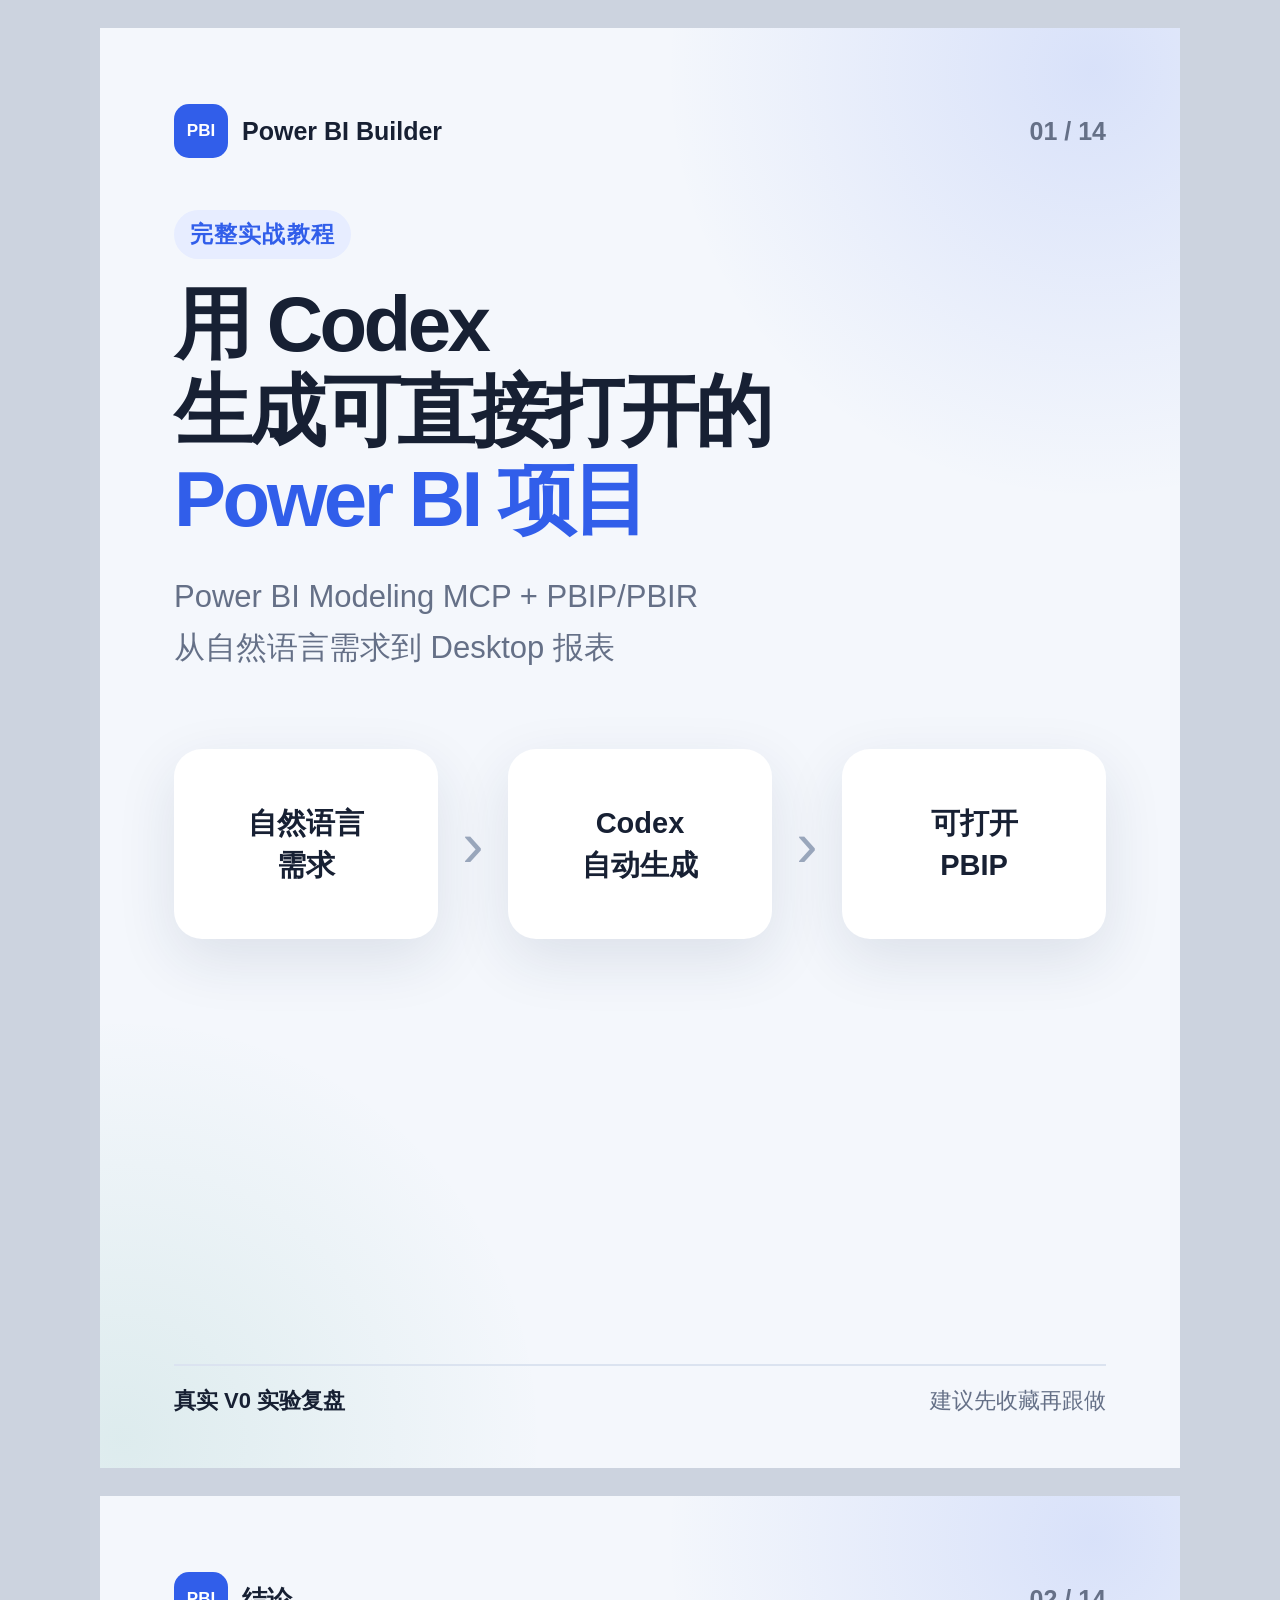
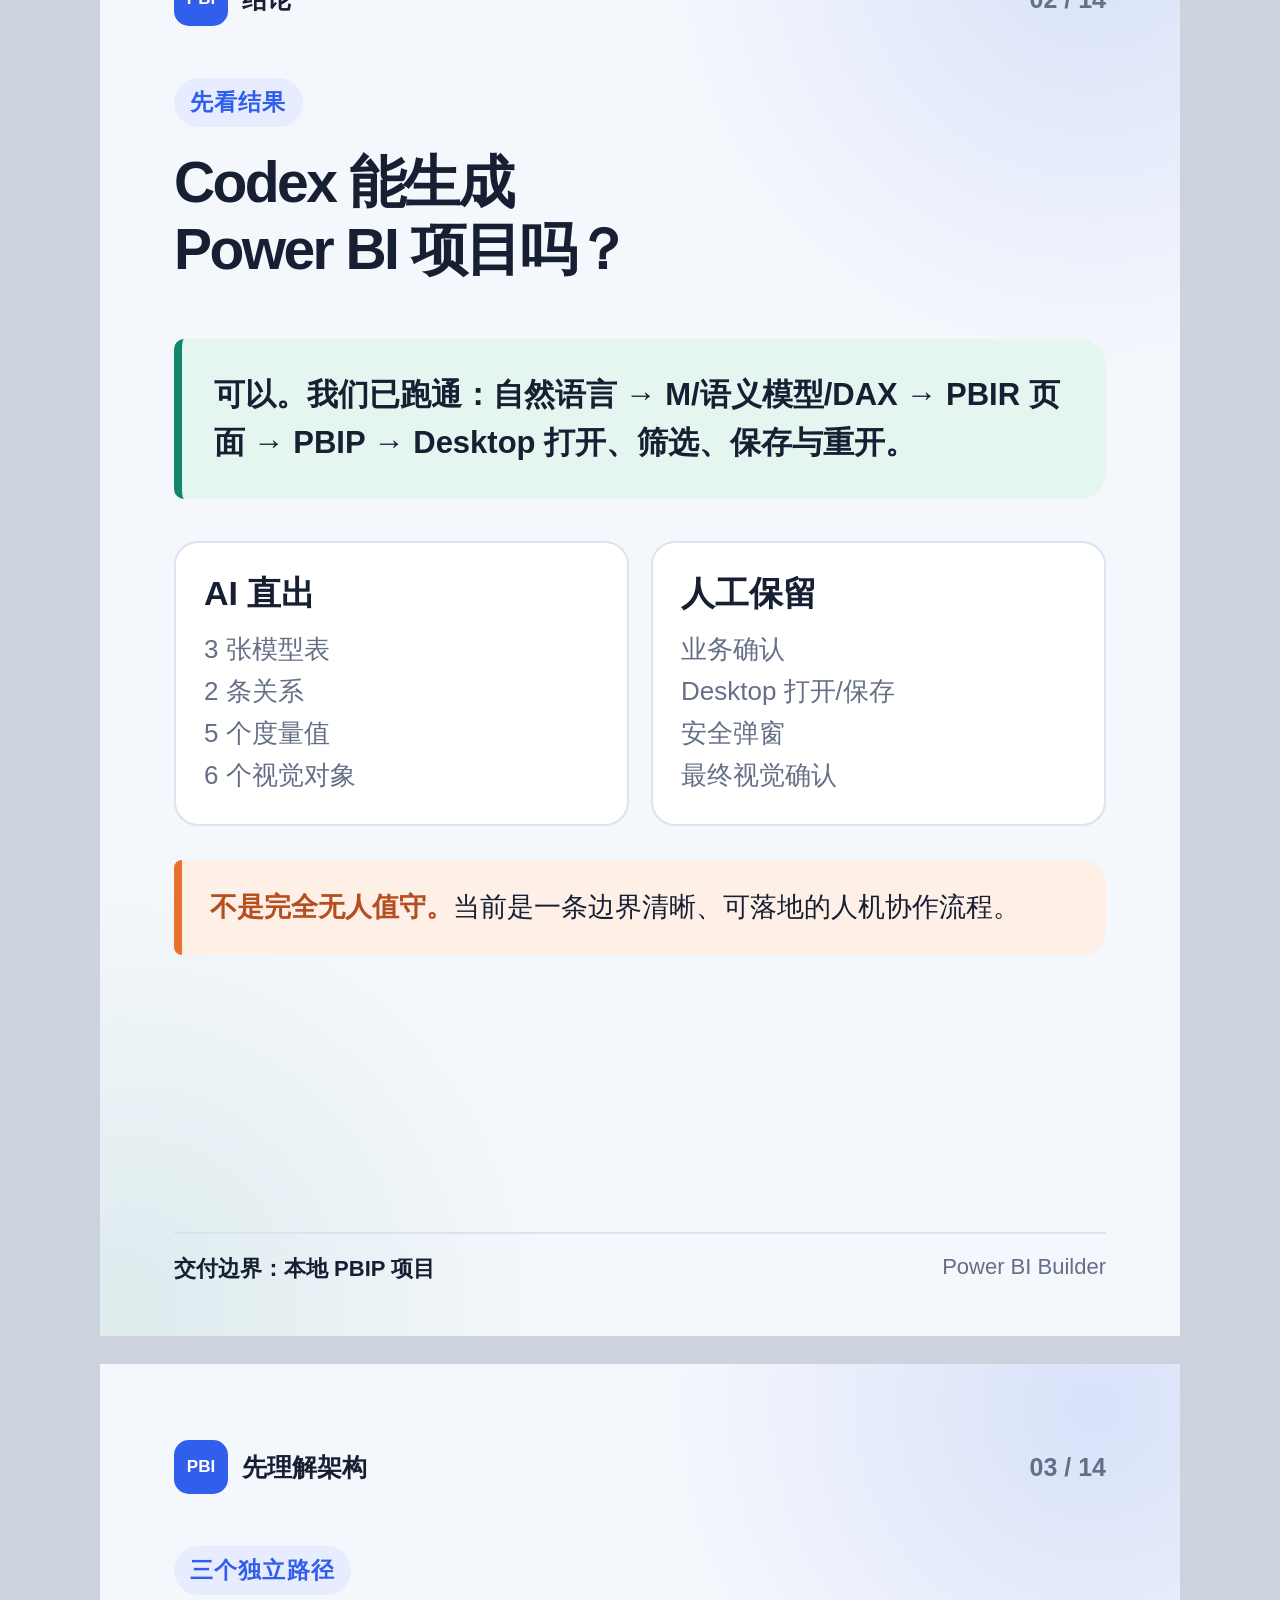
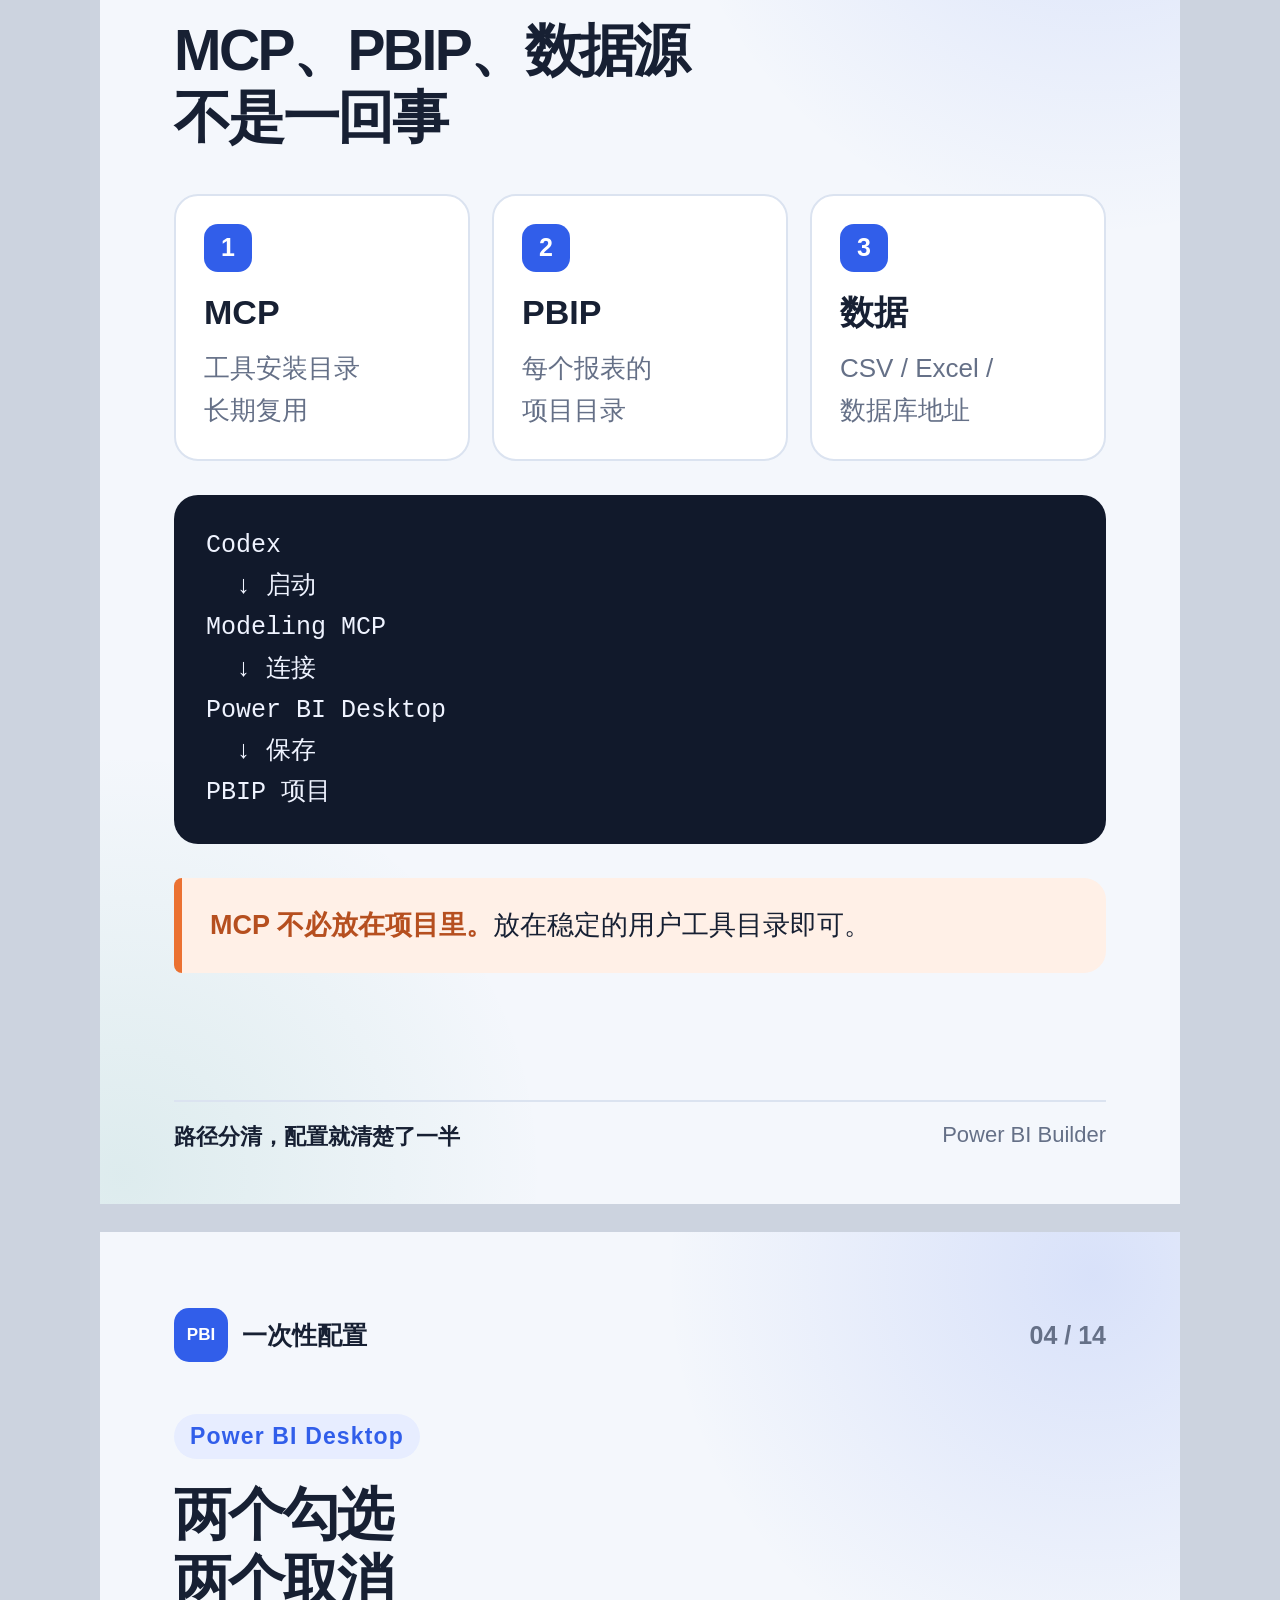
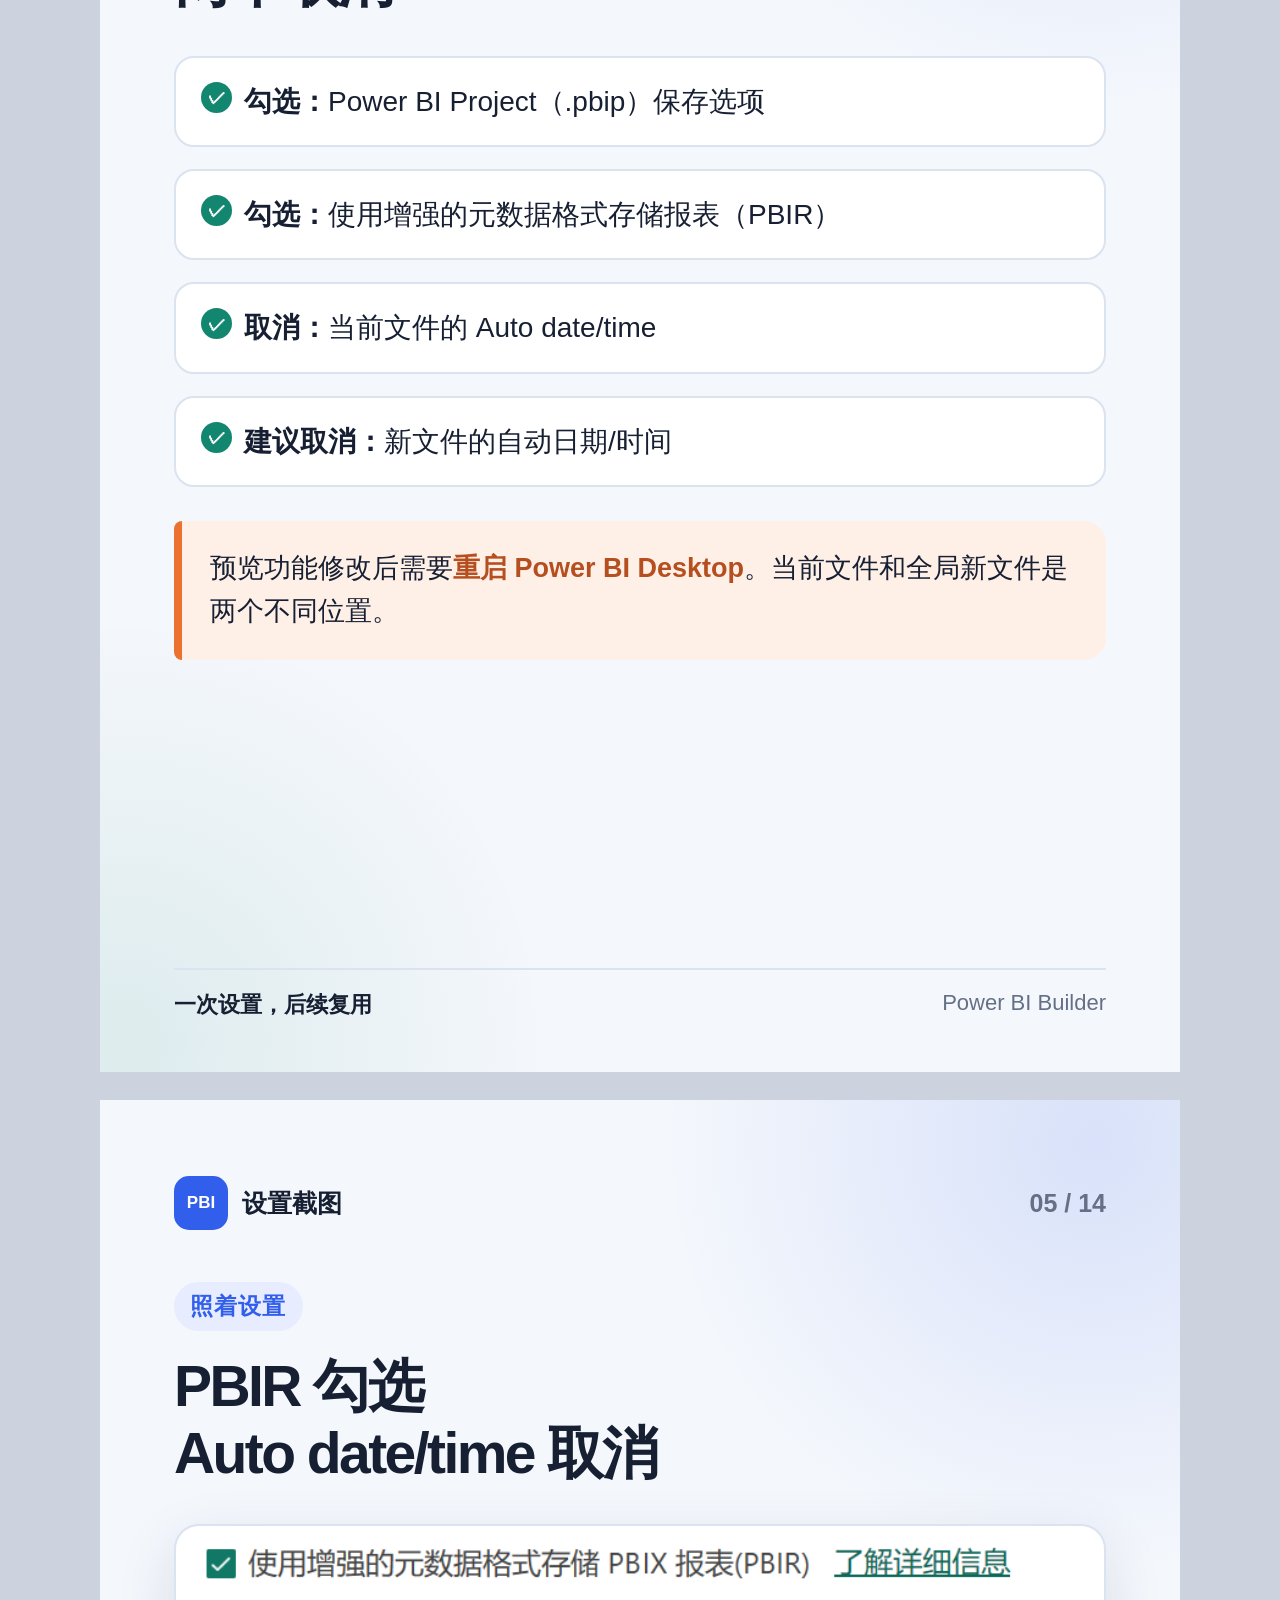
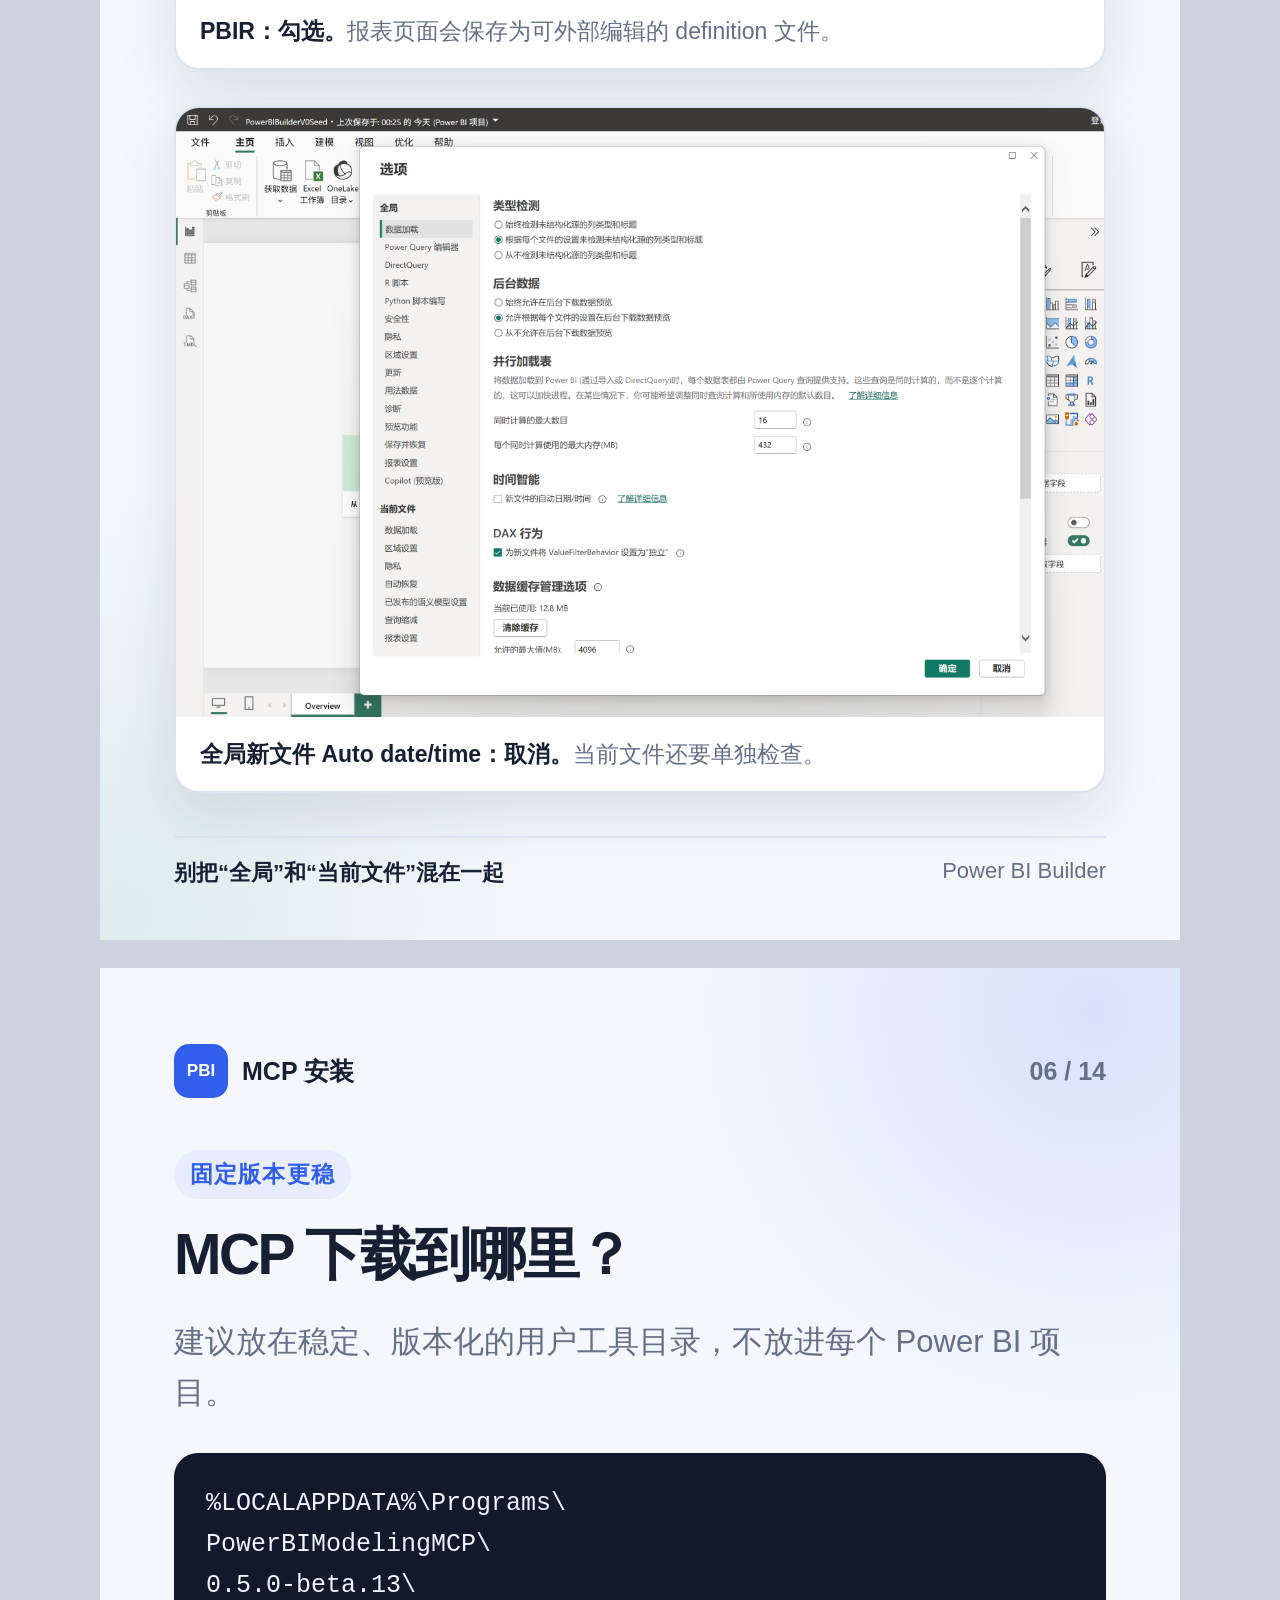
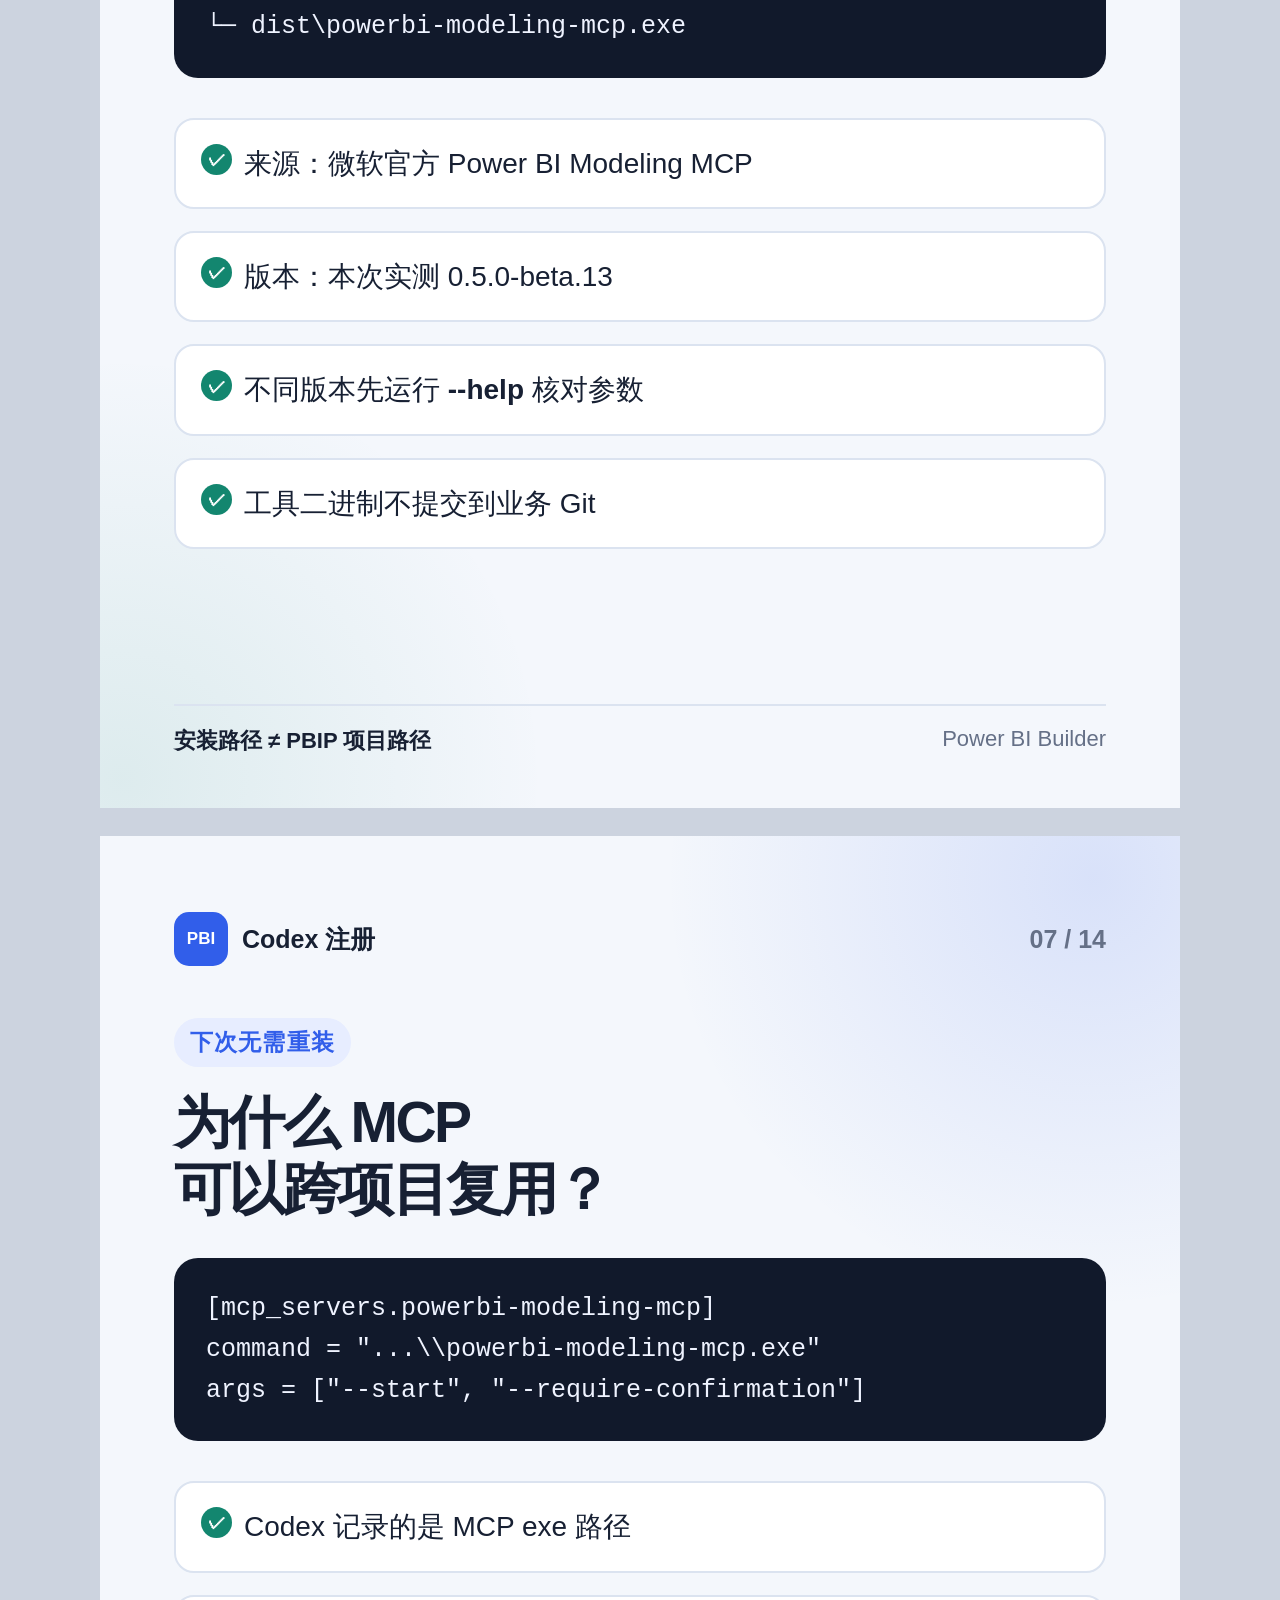
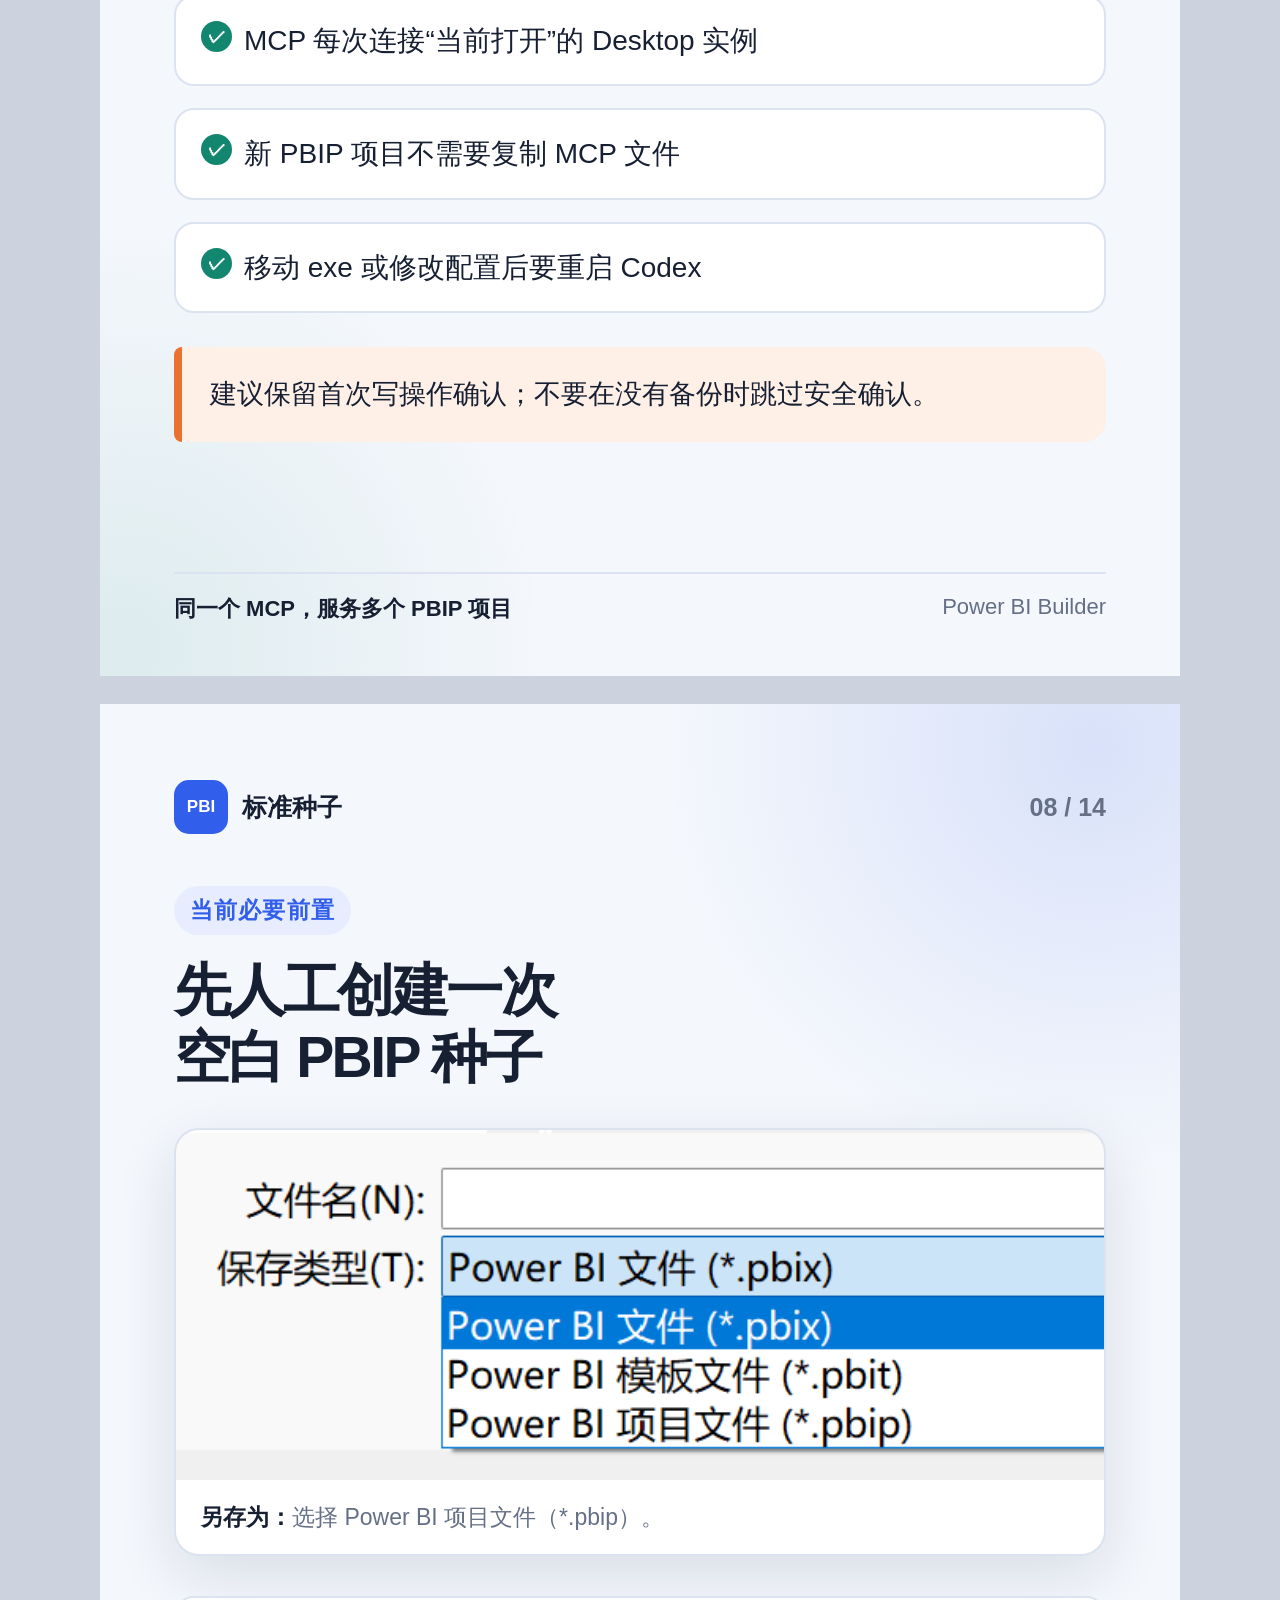
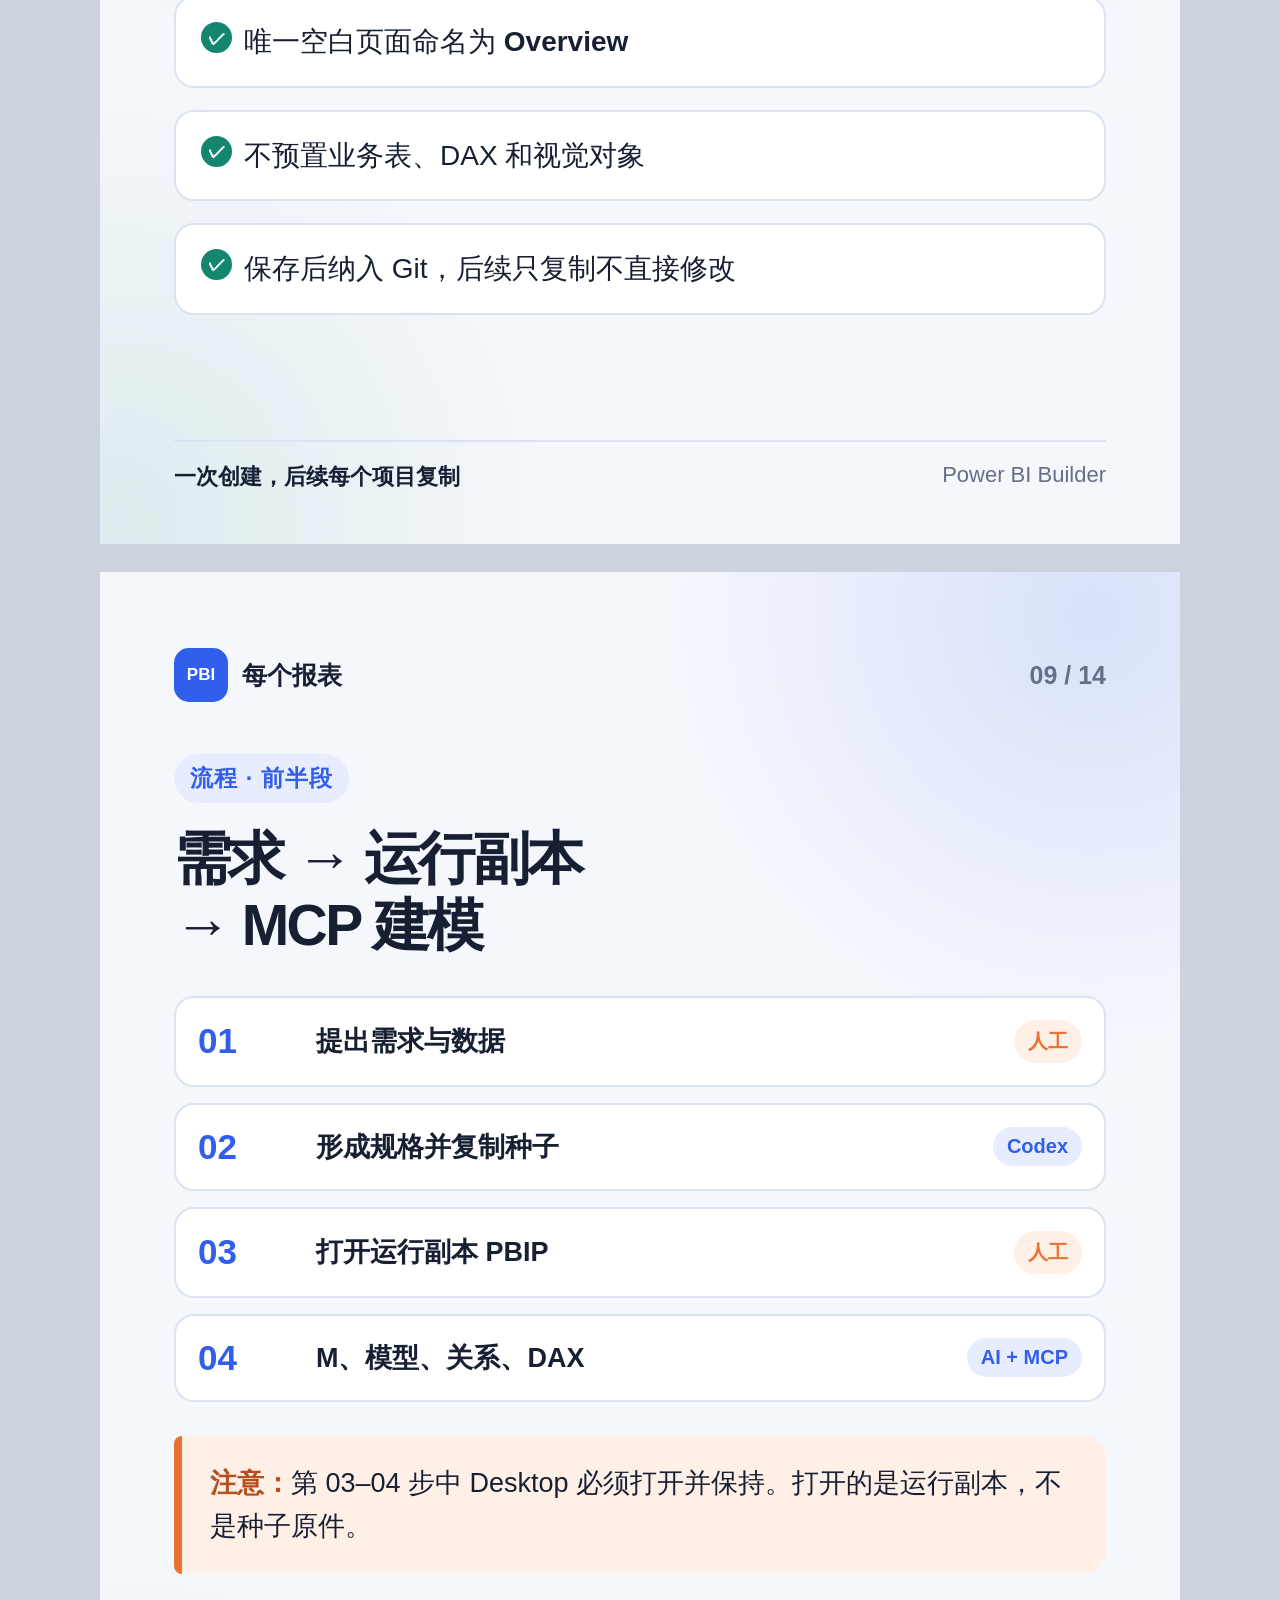
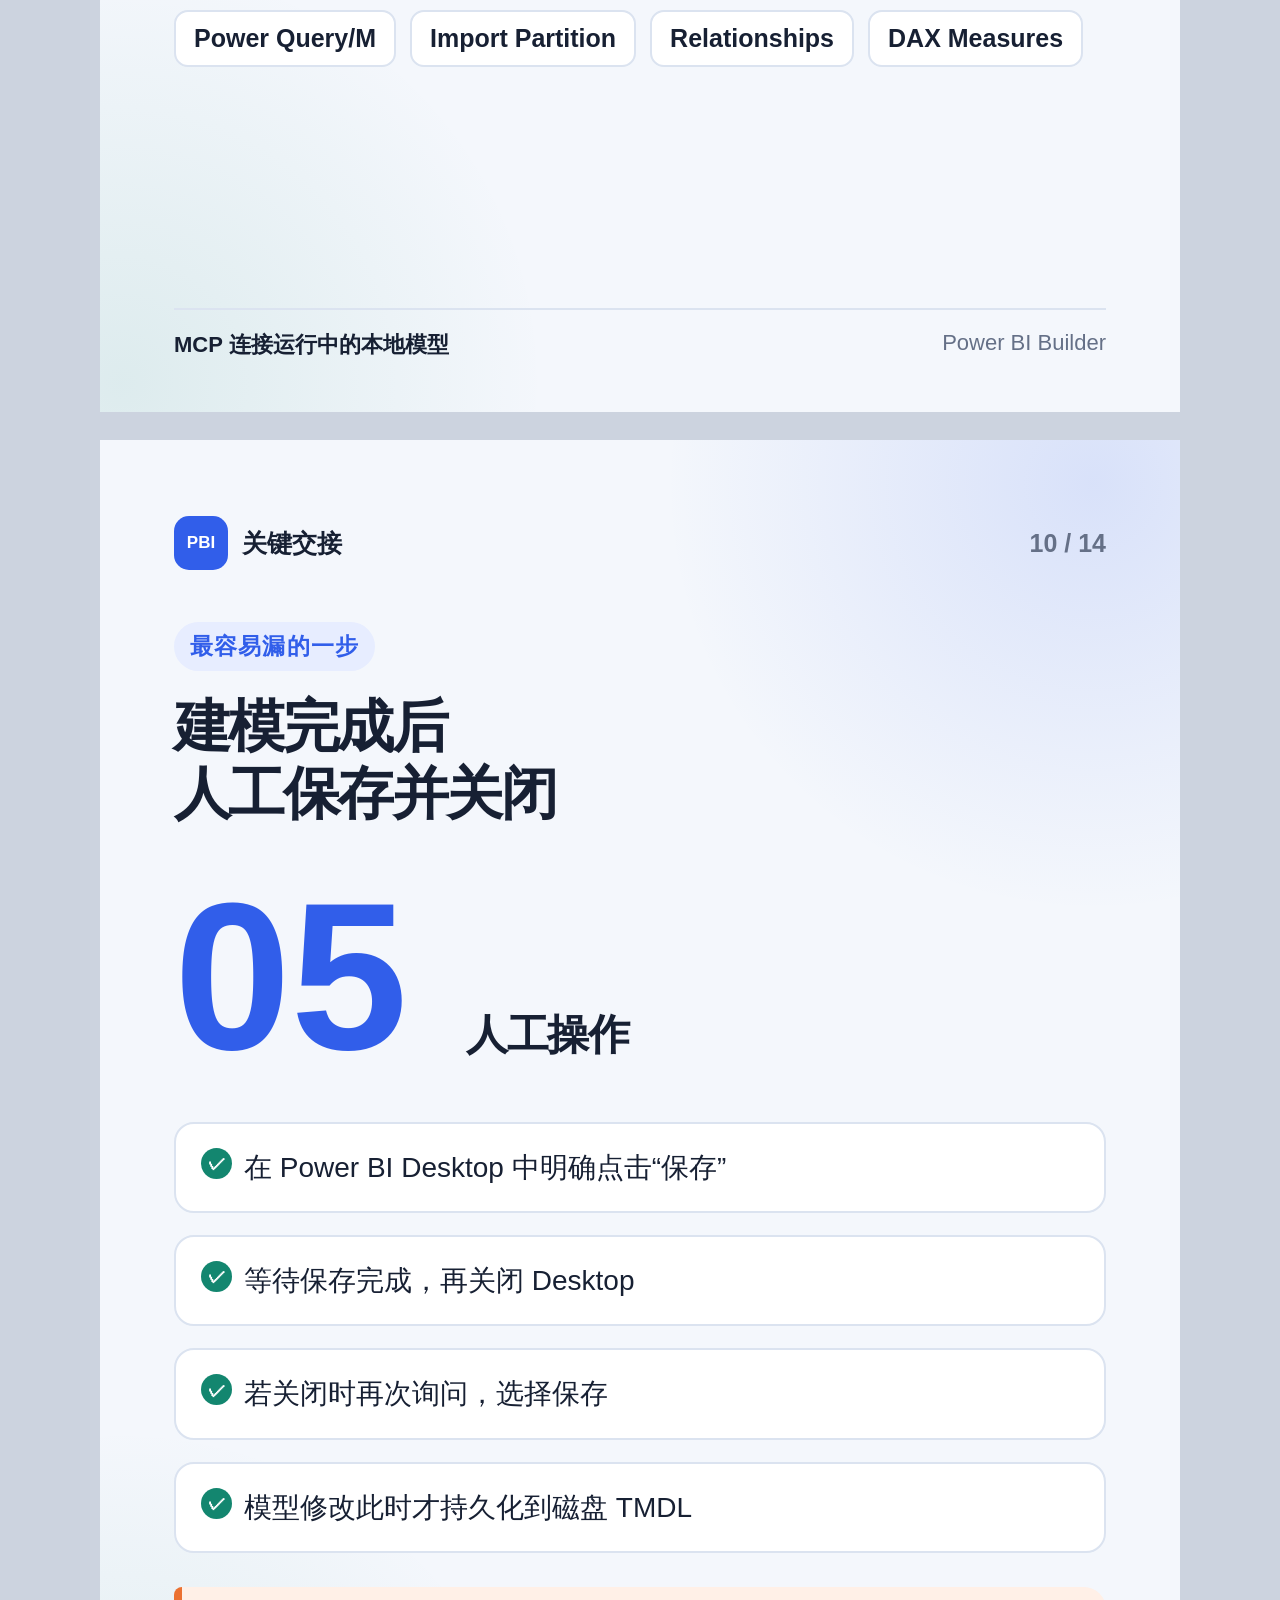
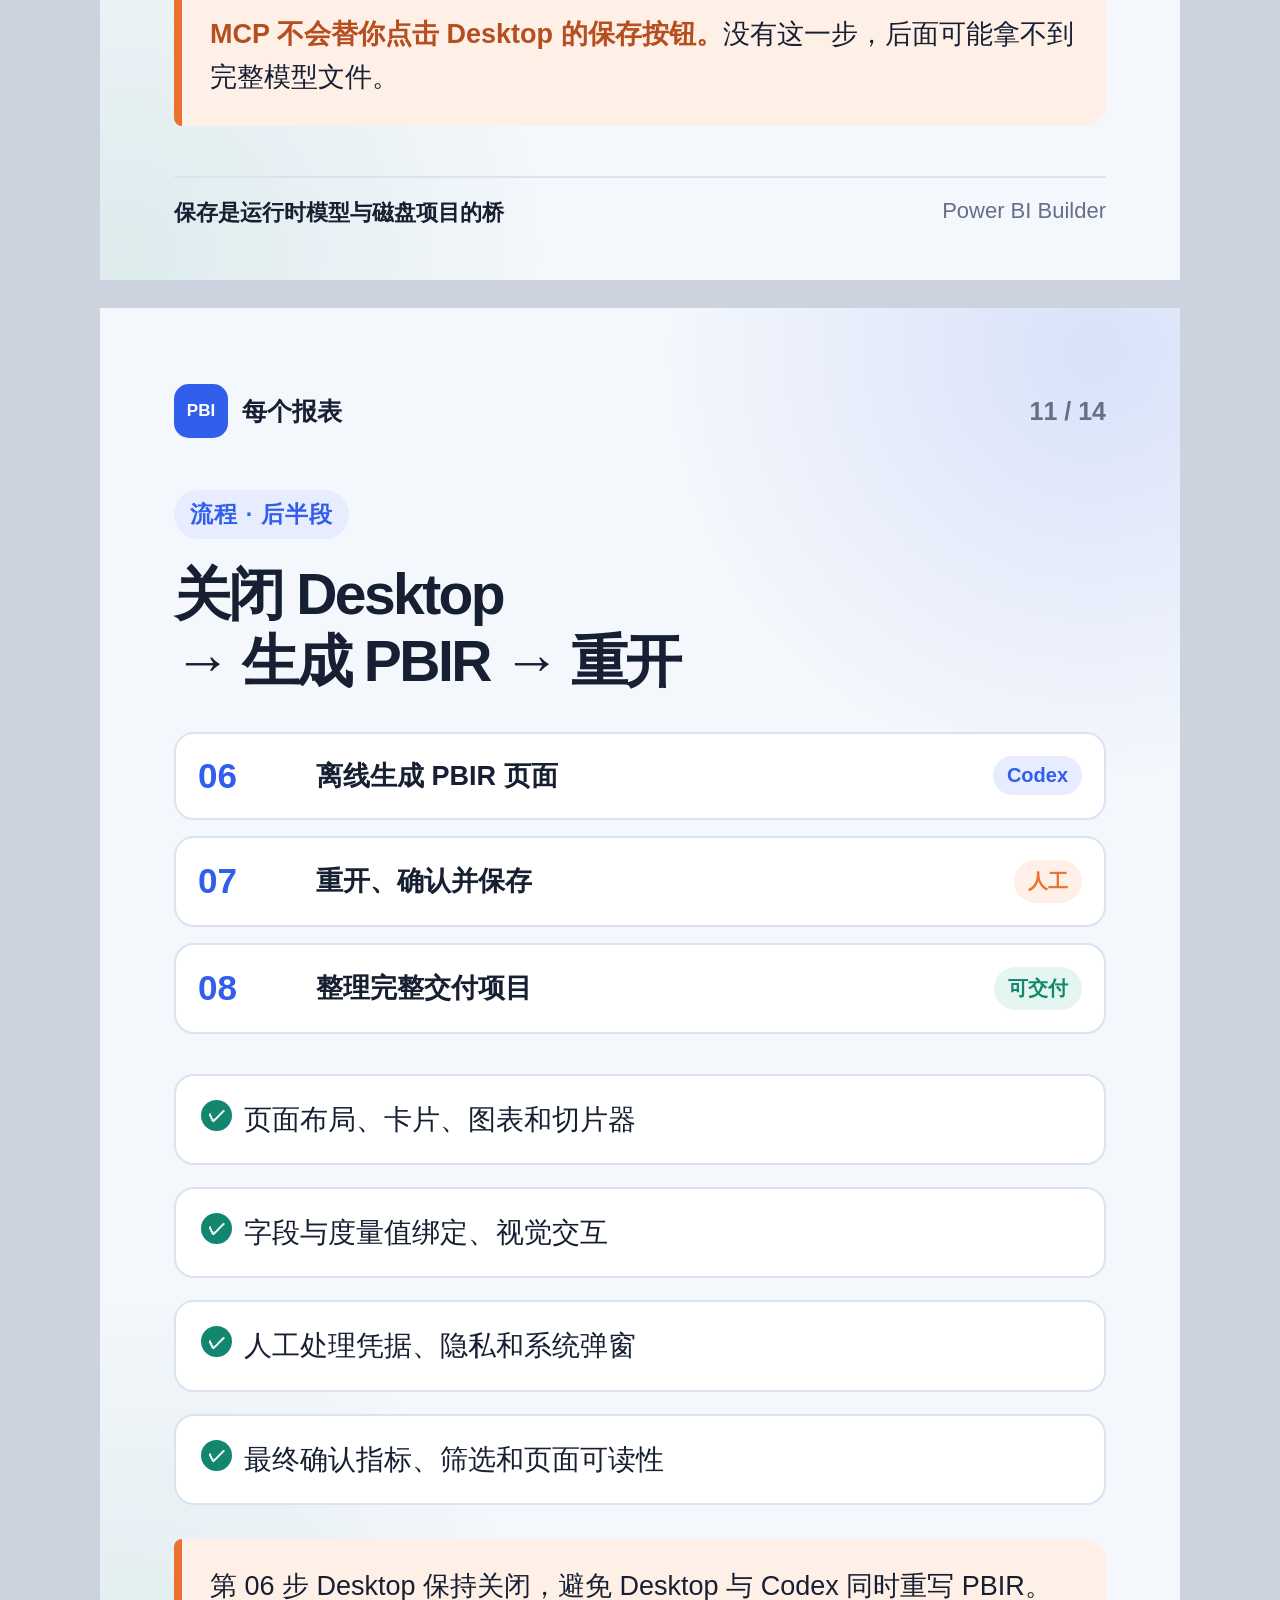
==== tutorial/xhs/cards.html @ 51c9fd22 "docs: add Codex Power BI tutorial" ====
<!doctype html>
<html lang="zh-CN">
<head>
  <meta charset="utf-8">
  <meta name="viewport" content="width=device-width, initial-scale=1">
  <title>Codex × Power BI 小红书图文教程</title>
  <style>
    :root{--ink:#172033;--muted:#657087;--blue:#315eea;--blue2:#6e8cff;--orange:#eb7131;--green:#13866f;--paper:#f4f7fc;--line:#dbe3f0}
    *{box-sizing:border-box}html,body{margin:0;background:#ccd3df;font-family:"Microsoft YaHei","PingFang SC",sans-serif;color:var(--ink)}
    body{display:grid;gap:28px;justify-content:center;padding:28px}
    .card{position:relative;width:1080px;height:1440px;overflow:hidden;padding:76px 74px 66px;background:var(--paper)}
    .card::before{content:"";position:absolute;inset:0;background:radial-gradient(circle at 92% 3%,rgba(49,94,234,.14),transparent 25%),radial-gradient(circle at 2% 98%,rgba(19,134,111,.10),transparent 24%);pointer-events:none}
    .top{position:relative;display:flex;justify-content:space-between;align-items:center;margin-bottom:52px;font-size:25px;font-weight:800}
    .brand{display:flex;align-items:center;gap:14px}.logo{display:grid;place-items:center;width:54px;height:54px;border-radius:15px;color:#fff;background:var(--blue);font-size:17px}.page{color:var(--muted)}
    .label{position:relative;display:inline-block;margin-bottom:22px;padding:9px 16px;border-radius:999px;color:var(--blue);background:#e7edff;font-size:23px;font-weight:800;letter-spacing:.05em}
    h1,h2{position:relative;margin:0;letter-spacing:-.045em}h1{font-size:78px;line-height:1.12}h2{font-size:57px;line-height:1.18}h3{margin:0 0 13px;font-size:34px;line-height:1.3}
    .lead{position:relative;margin:28px 0 0;color:var(--muted);font-size:31px;line-height:1.65}.accent{color:var(--blue)}
    .footer{position:absolute;left:74px;right:74px;bottom:52px;display:flex;justify-content:space-between;padding-top:20px;border-top:2px solid var(--line);color:var(--muted);font-size:22px}.footer strong{color:var(--ink)}
    .chips{position:relative;display:flex;flex-wrap:wrap;gap:14px;margin-top:36px}.chip{padding:12px 18px;border-radius:14px;background:#fff;border:2px solid var(--line);font-size:25px;font-weight:700}
    .hero-flow{position:relative;display:grid;grid-template-columns:1fr 70px 1fr 70px 1fr;align-items:center;margin-top:76px}.hero-node{display:grid;place-items:center;min-height:190px;padding:26px;text-align:center;border-radius:28px;background:#fff;box-shadow:0 20px 60px rgba(29,45,83,.11);font-size:29px;font-weight:800;line-height:1.45}.arrow{text-align:center;color:#9ba8bd;font-size:64px}
    .result{position:relative;margin-top:55px;padding:32px;border-left:8px solid var(--green);border-radius:10px 26px 26px 10px;background:#e5f6f1;font-size:31px;font-weight:800;line-height:1.55}
    .grid2,.grid3{position:relative;display:grid;grid-template-columns:repeat(2,1fr);gap:22px;margin-top:42px}.grid3{grid-template-columns:repeat(3,1fr)}
    .box{padding:28px;border:2px solid var(--line);border-radius:24px;background:#fff}.box p{margin:0;color:var(--muted);font-size:26px;line-height:1.62}.box .num{display:grid;place-items:center;width:48px;height:48px;margin-bottom:18px;border-radius:14px;color:#fff;background:var(--blue);font-size:25px;font-weight:900}
    ul.clean{position:relative;display:grid;gap:22px;margin:40px 0 0;padding:0;list-style:none}ul.clean li{position:relative;padding:23px 26px 23px 68px;border-radius:20px;background:#fff;border:2px solid var(--line);font-size:28px;line-height:1.48}ul.clean li::before{content:"✓";position:absolute;left:25px;top:24px;display:grid;place-items:center;width:31px;height:31px;border-radius:50%;color:#fff;background:var(--green);font-size:18px;font-weight:900}
    .warning{position:relative;margin-top:34px;padding:26px 28px;border-left:8px solid var(--orange);border-radius:8px 22px 22px 8px;background:#fff0e7;font-size:27px;line-height:1.6}.warning strong{color:#b64f1f}
    .screenshot{position:relative;margin-top:36px;overflow:hidden;border:2px solid var(--line);border-radius:25px;background:#e4e9f2;box-shadow:0 20px 60px rgba(28,43,78,.12)}.screenshot img{display:block;width:100%;max-height:610px;object-fit:contain}.caption{padding:20px 24px;background:#fff;color:var(--muted);font-size:23px;line-height:1.5}.caption strong{color:var(--ink)}
    .code{position:relative;margin-top:34px;padding:30px 32px;border-radius:24px;color:#eff3ff;background:#11192b;font:25px/1.65 Consolas,monospace;white-space:pre-wrap}.code .dim{color:#9eabc3}
    .stack{position:relative;display:grid;gap:16px;margin-top:36px}.row{display:grid;grid-template-columns:100px 1fr 180px;gap:18px;align-items:center;padding:22px;border-radius:20px;background:#fff;border:2px solid var(--line)}.row .n{color:var(--blue);font-size:35px;font-weight:900}.row b{font-size:27px}.tag{justify-self:end;padding:8px 14px;border-radius:999px;font-size:20px;font-weight:800}.human{color:var(--orange);background:#fff0e7}.ai{color:var(--blue);background:#e7edff}.out{color:var(--green);background:#e5f6f1}
    .timeline{position:relative;display:grid;gap:14px;margin-top:34px}.time{display:grid;grid-template-columns:220px 180px 1fr;gap:18px;align-items:center;padding:22px 24px;border:2px solid var(--line);border-radius:18px;background:#fff}.time b{font-size:27px}.status{padding:8px 14px;text-align:center;border-radius:999px;font-size:21px;font-weight:900}.open{color:var(--green);background:#e5f6f1}.closed{color:var(--orange);background:#fff0e7}.time span:last-child{color:var(--muted);font-size:23px}
    .filetree{position:relative;margin-top:46px;padding:36px;border-radius:26px;color:#e9efff;background:#11192b;font:28px/1.75 Consolas,monospace;white-space:pre}.note{color:#8ba2ff}
    .final-shot{position:relative;margin-top:36px;overflow:hidden;border-radius:28px;border:2px solid var(--line);background:#fff;box-shadow:0 24px 70px rgba(28,43,78,.14)}.final-shot img{width:100%;height:600px;object-fit:cover;object-position:left center}.final-shot.small img{height:535px;object-fit:contain}
    .big-number{position:relative;margin-top:44px;color:var(--blue);font-size:210px;font-weight:900;line-height:1}.big-number span{font-size:42px;color:var(--ink);letter-spacing:-.03em}
    .closing{position:relative;display:grid;gap:18px;margin-top:40px}.closing div{padding:25px 28px;border-radius:20px;background:#fff;border:2px solid var(--line);font-size:28px;line-height:1.5}.closing strong{color:var(--blue)}
  </style>
</head>
<body>
  <section class="card" data-name="01-cover">
    <div class="top"><div class="brand"><span class="logo">PBI</span>Power BI Builder</div><span class="page">01 / 14</span></div>
    <span class="label">完整实战教程</span>
    <h1>用 Codex<br>生成可直接打开的<br><span class="accent">Power BI 项目</span></h1>
    <p class="lead">Power BI Modeling MCP + PBIP/PBIR<br>从自然语言需求到 Desktop 报表</p>
    <div class="hero-flow"><div class="hero-node">自然语言<br>需求</div><div class="arrow">›</div><div class="hero-node">Codex<br>自动生成</div><div class="arrow">›</div><div class="hero-node">可打开<br>PBIP</div></div>
    <div class="footer"><strong>真实 V0 实验复盘</strong><span>建议先收藏再跟做</span></div>
  </section>

  <section class="card" data-name="02-result">
    <div class="top"><div class="brand"><span class="logo">PBI</span>结论</div><span class="page">02 / 14</span></div>
    <span class="label">先看结果</span><h2>Codex 能生成<br>Power BI 项目吗？</h2>
    <div class="result">可以。我们已跑通：自然语言 → M/语义模型/DAX → PBIR 页面 → PBIP → Desktop 打开、筛选、保存与重开。</div>
    <div class="grid2"><div class="box"><h3>AI 直出</h3><p>3 张模型表<br>2 条关系<br>5 个度量值<br>6 个视觉对象</p></div><div class="box"><h3>人工保留</h3><p>业务确认<br>Desktop 打开/保存<br>安全弹窗<br>最终视觉确认</p></div></div>
    <div class="warning"><strong>不是完全无人值守。</strong>当前是一条边界清晰、可落地的人机协作流程。</div>
    <div class="footer"><strong>交付边界：本地 PBIP 项目</strong><span>Power BI Builder</span></div>
  </section>

  <section class="card" data-name="03-architecture">
    <div class="top"><div class="brand"><span class="logo">PBI</span>先理解架构</div><span class="page">03 / 14</span></div>
    <span class="label">三个独立路径</span><h2>MCP、PBIP、数据源<br>不是一回事</h2>
    <div class="grid3"><div class="box"><span class="num">1</span><h3>MCP</h3><p>工具安装目录<br>长期复用</p></div><div class="box"><span class="num">2</span><h3>PBIP</h3><p>每个报表的<br>项目目录</p></div><div class="box"><span class="num">3</span><h3>数据</h3><p>CSV / Excel /<br>数据库地址</p></div></div>
    <div class="code">Codex
  ↓ 启动
Modeling MCP
  ↓ 连接
Power BI Desktop
  ↓ 保存
PBIP 项目</div>
    <div class="warning"><strong>MCP 不必放在项目里。</strong>放在稳定的用户工具目录即可。</div>
    <div class="footer"><strong>路径分清，配置就清楚了一半</strong><span>Power BI Builder</span></div>
  </section>

  <section class="card" data-name="04-desktop-settings">
    <div class="top"><div class="brand"><span class="logo">PBI</span>一次性配置</div><span class="page">04 / 14</span></div>
    <span class="label">Power BI Desktop</span><h2>两个勾选<br>两个取消</h2>
    <ul class="clean"><li><strong>勾选：</strong>Power BI Project（.pbip）保存选项</li><li><strong>勾选：</strong>使用增强的元数据格式存储报表（PBIR）</li><li><strong>取消：</strong>当前文件的 Auto date/time</li><li><strong>建议取消：</strong>新文件的自动日期/时间</li></ul>
    <div class="warning">预览功能修改后需要<strong>重启 Power BI Desktop</strong>。当前文件和全局新文件是两个不同位置。</div>
    <div class="footer"><strong>一次设置，后续复用</strong><span>Power BI Builder</span></div>
  </section>

  <section class="card" data-name="05-settings-screens">
    <div class="top"><div class="brand"><span class="logo">PBI</span>设置截图</div><span class="page">05 / 14</span></div>
    <span class="label">照着设置</span><h2>PBIR 勾选<br>Auto date/time 取消</h2>
    <div class="screenshot"><img src="../assets/screenshots/01-enable-pbir.png" alt="PBIR 设置"><div class="caption"><strong>PBIR：勾选。</strong>报表页面会保存为可外部编辑的 definition 文件。</div></div>
    <div class="screenshot"><img src="../assets/screenshots/02-auto-date-off.png" alt="Auto date time 设置"><div class="caption"><strong>全局新文件 Auto date/time：取消。</strong>当前文件还要单独检查。</div></div>
    <div class="footer"><strong>别把“全局”和“当前文件”混在一起</strong><span>Power BI Builder</span></div>
  </section>

  <section class="card" data-name="06-mcp-install">
    <div class="top"><div class="brand"><span class="logo">PBI</span>MCP 安装</div><span class="page">06 / 14</span></div>
    <span class="label">固定版本更稳</span><h2>MCP 下载到哪里？</h2>
    <p class="lead">建议放在稳定、版本化的用户工具目录，不放进每个 Power BI 项目。</p>
    <div class="code">%LOCALAPPDATA%\Programs\
PowerBIModelingMCP\
0.5.0-beta.13\
└─ dist\powerbi-modeling-mcp.exe</div>
    <ul class="clean"><li>来源：微软官方 Power BI Modeling MCP</li><li>版本：本次实测 0.5.0-beta.13</li><li>不同版本先运行 <strong>--help</strong> 核对参数</li><li>工具二进制不提交到业务 Git</li></ul>
    <div class="footer"><strong>安装路径 ≠ PBIP 项目路径</strong><span>Power BI Builder</span></div>
  </section>

  <section class="card" data-name="07-mcp-reuse">
    <div class="top"><div class="brand"><span class="logo">PBI</span>Codex 注册</div><span class="page">07 / 14</span></div>
    <span class="label">下次无需重装</span><h2>为什么 MCP<br>可以跨项目复用？</h2>
    <div class="code">[mcp_servers.powerbi-modeling-mcp]
command = "...\\powerbi-modeling-mcp.exe"
args = ["--start", "--require-confirmation"]</div>
    <ul class="clean"><li>Codex 记录的是 MCP exe 路径</li><li>MCP 每次连接“当前打开”的 Desktop 实例</li><li>新 PBIP 项目不需要复制 MCP 文件</li><li>移动 exe 或修改配置后要重启 Codex</li></ul>
    <div class="warning">建议保留首次写操作确认；不要在没有备份时跳过安全确认。</div>
    <div class="footer"><strong>同一个 MCP，服务多个 PBIP 项目</strong><span>Power BI Builder</span></div>
  </section>

  <section class="card" data-name="08-seed">
    <div class="top"><div class="brand"><span class="logo">PBI</span>标准种子</div><span class="page">08 / 14</span></div>
    <span class="label">当前必要前置</span><h2>先人工创建一次<br>空白 PBIP 种子</h2>
    <div class="screenshot"><img src="../assets/screenshots/03-save-as-pbip.png" alt="保存 PBIP"><div class="caption"><strong>另存为：</strong>选择 Power BI 项目文件（*.pbip）。</div></div>
    <ul class="clean"><li>唯一空白页面命名为 <strong>Overview</strong></li><li>不预置业务表、DAX 和视觉对象</li><li>保存后纳入 Git，后续只复制不直接修改</li></ul>
    <div class="footer"><strong>一次创建，后续每个项目复制</strong><span>Power BI Builder</span></div>
  </section>

  <section class="card" data-name="09-flow-first-half">
    <div class="top"><div class="brand"><span class="logo">PBI</span>每个报表</div><span class="page">09 / 14</span></div>
    <span class="label">流程 · 前半段</span><h2>需求 → 运行副本<br>→ MCP 建模</h2>
    <div class="stack"><div class="row"><span class="n">01</span><b>提出需求与数据</b><span class="tag human">人工</span></div><div class="row"><span class="n">02</span><b>形成规格并复制种子</b><span class="tag ai">Codex</span></div><div class="row"><span class="n">03</span><b>打开运行副本 PBIP</b><span class="tag human">人工</span></div><div class="row"><span class="n">04</span><b>M、模型、关系、DAX</b><span class="tag ai">AI + MCP</span></div></div>
    <div class="warning"><strong>注意：</strong>第 03–04 步中 Desktop 必须打开并保持。打开的是运行副本，不是种子原件。</div>
    <div class="chips"><span class="chip">Power Query/M</span><span class="chip">Import Partition</span><span class="chip">Relationships</span><span class="chip">DAX Measures</span></div>
    <div class="footer"><strong>MCP 连接运行中的本地模型</strong><span>Power BI Builder</span></div>
  </section>

  <section class="card" data-name="10-critical-handoff">
    <div class="top"><div class="brand"><span class="logo">PBI</span>关键交接</div><span class="page">10 / 14</span></div>
    <span class="label">最容易漏的一步</span><h2>建模完成后<br>人工保存并关闭</h2>
    <div class="big-number">05 <span>人工操作</span></div>
    <ul class="clean"><li>在 Power BI Desktop 中明确点击“保存”</li><li>等待保存完成，再关闭 Desktop</li><li>若关闭时再次询问，选择保存</li><li>模型修改此时才持久化到磁盘 TMDL</li></ul>
    <div class="warning"><strong>MCP 不会替你点击 Desktop 的保存按钮。</strong>没有这一步，后面可能拿不到完整模型文件。</div>
    <div class="footer"><strong>保存是运行时模型与磁盘项目的桥</strong><span>Power BI Builder</span></div>
  </section>

  <section class="card" data-name="11-flow-second-half">
    <div class="top"><div class="brand"><span class="logo">PBI</span>每个报表</div><span class="page">11 / 14</span></div>
    <span class="label">流程 · 后半段</span><h2>关闭 Desktop<br>→ 生成 PBIR → 重开</h2>
    <div class="stack"><div class="row"><span class="n">06</span><b>离线生成 PBIR 页面</b><span class="tag ai">Codex</span></div><div class="row"><span class="n">07</span><b>重开、确认并保存</b><span class="tag human">人工</span></div><div class="row"><span class="n">08</span><b>整理完整交付项目</b><span class="tag out">可交付</span></div></div>
    <ul class="clean"><li>页面布局、卡片、图表和切片器</li><li>字段与度量值绑定、视觉交互</li><li>人工处理凭据、隐私和系统弹窗</li><li>最终确认指标、筛选和页面可读性</li></ul>
    <div class="warning">第 06 步 Desktop 保持关闭，避免 Desktop 与 Codex 同时重写 PBIR。</div>
    <div class="footer"><strong>先离线生成，再让 Desktop 正式加载</strong><span>Power BI Builder</span></div>
  </section>

  <section class="card" data-name="12-desktop-timeline">
    <div class="top"><div class="brand"><span class="logo">PBI</span>状态时间线</div><span class="page">12 / 14</span></div>
    <span class="label">开还是关？</span><h2>记住这 6 个状态</h2>
    <div class="timeline"><div class="time"><b>准备副本</b><span class="status closed">关闭</span><span>复制种子</span></div><div class="time"><b>MCP 建模</b><span class="status open">打开</span><span>连接本地模型</span></div><div class="time"><b>模型落盘</b><span class="status open">保存</span><span>人工保存后关闭</span></div><div class="time"><b>生成 PBIR</b><span class="status closed">关闭</span><span>避免并发重写</span></div><div class="time"><b>页面确认</b><span class="status open">重开</span><span>看视觉和筛选</span></div><div class="time"><b>最终输出</b><span class="status open">保存</span><span>Desktop 规范化</span></div></div>
    <div class="footer"><strong>先保存，再切换编辑主体</strong><span>Power BI Builder</span></div>
  </section>

  <section class="card" data-name="13-delivery">
    <div class="top"><div class="brand"><span class="logo">PBI</span>最终交付</div><span class="page">13 / 14</span></div>
    <span class="label">不是单个文件</span><h2>PBIP 必须和两个<br>同级目录一起交付</h2>
    <div class="filetree">YourReport/
├─ YourReport.pbip       <span class="note">入口</span>
├─ YourReport.Report/    <span class="note">PBIR</span>
│  └─ definition/
└─ YourReport.SemanticModel/
   └─ definition/        <span class="note">TMDL</span></div>
    <ul class="clean"><li>不要只发送 `.pbip` 入口文件</li><li>保持 Report 和 SemanticModel 的相对位置</li><li>换机器后可能需要重绑本地数据路径和凭据</li></ul>
    <div class="footer"><strong>整体移动、整体版本管理、整体交付</strong><span>Power BI Builder</span></div>
  </section>

  <section class="card" data-name="14-final">
    <div class="top"><div class="brand"><span class="logo">PBI</span>最终成果</div><span class="page">14 / 14</span></div>
    <span class="label">V0 已跑通</span><h2>AI 生成的不只是代码<br>而是可继续使用的报表项目</h2>
    <div class="final-shot"><img src="../assets/screenshots/05-overview-unfiltered.png" alt="最终 Power BI 报表"></div>
    <div class="closing"><div><strong>当前成立：</strong>本地 PBIP 的建模、DAX、PBIR 页面和 Desktop 使用闭环。</div><div><strong>后续探索：</strong>零种子直出、Power BI Service 发布与更复杂报表。</div></div>
    <div class="footer"><strong>项目：Power BI Builder</strong><span>完整教程见作品集 HTML</span></div>
  </section>
</body>
</html>
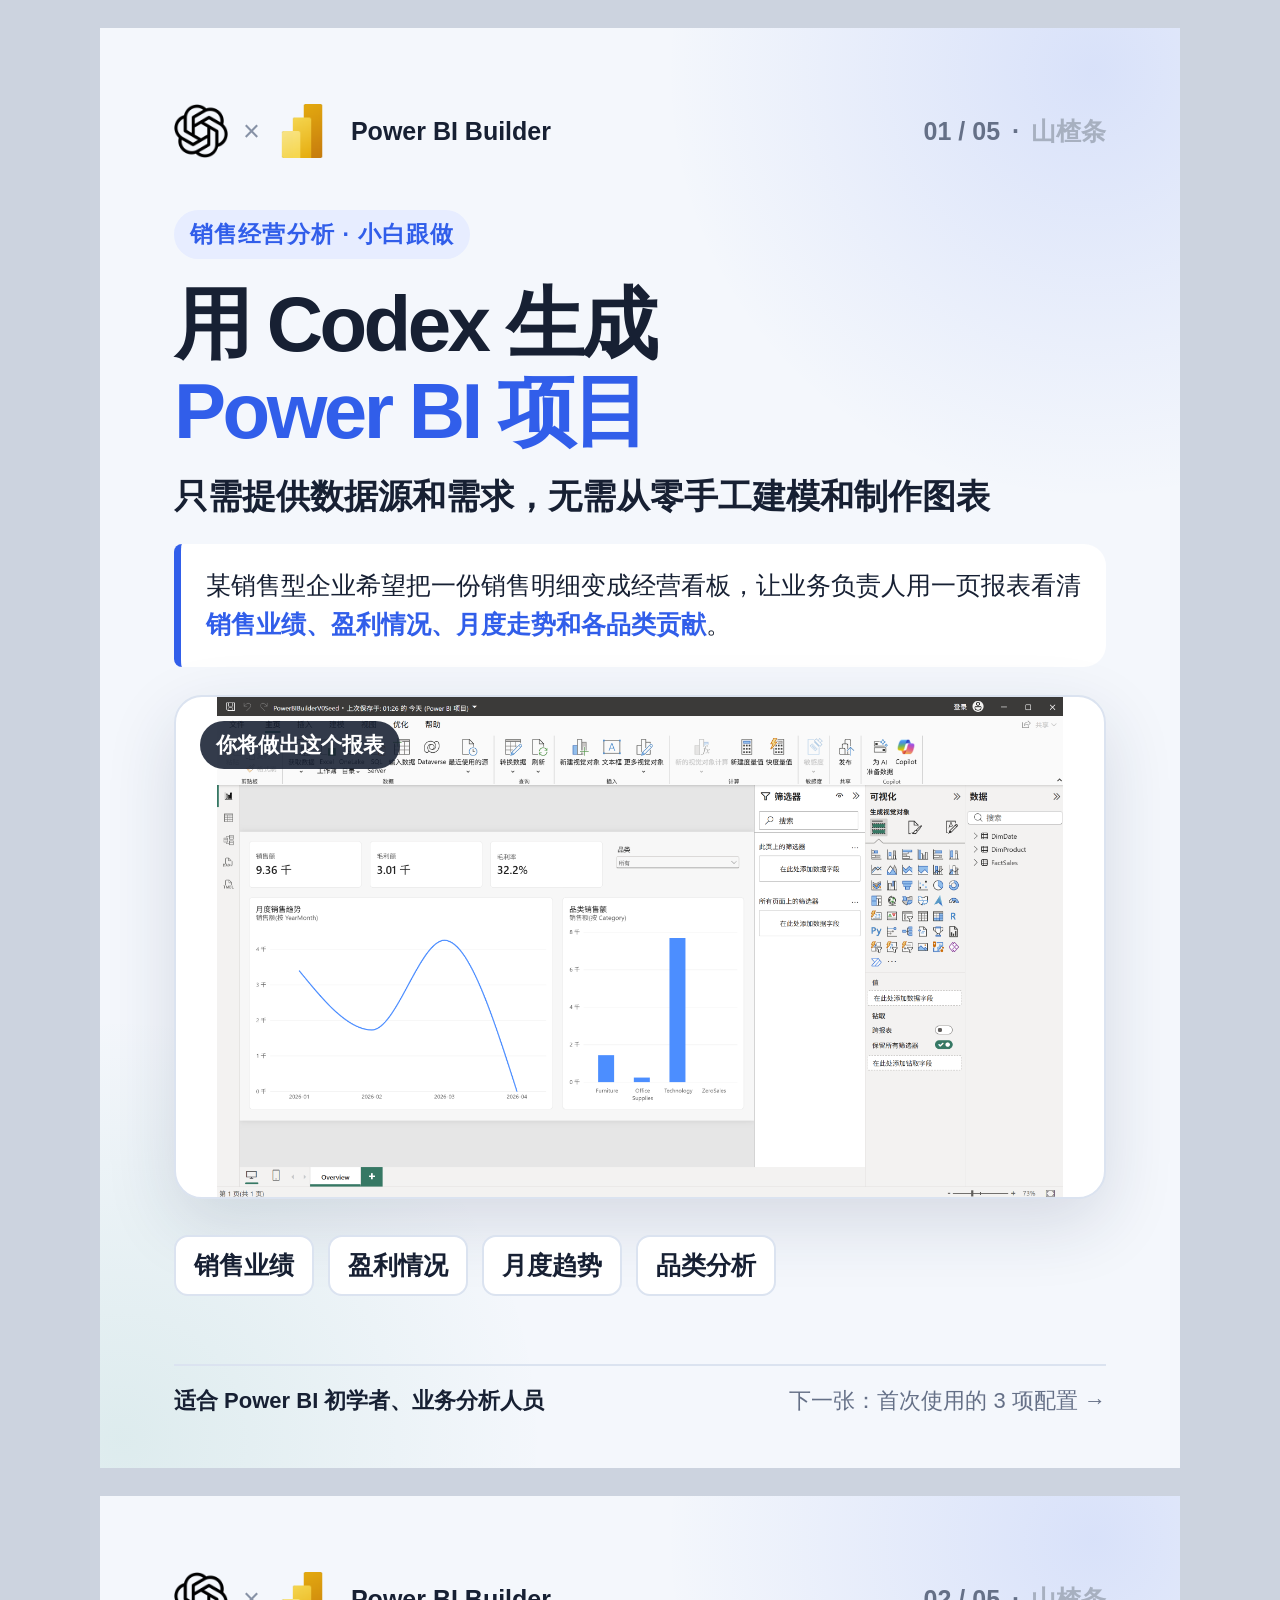
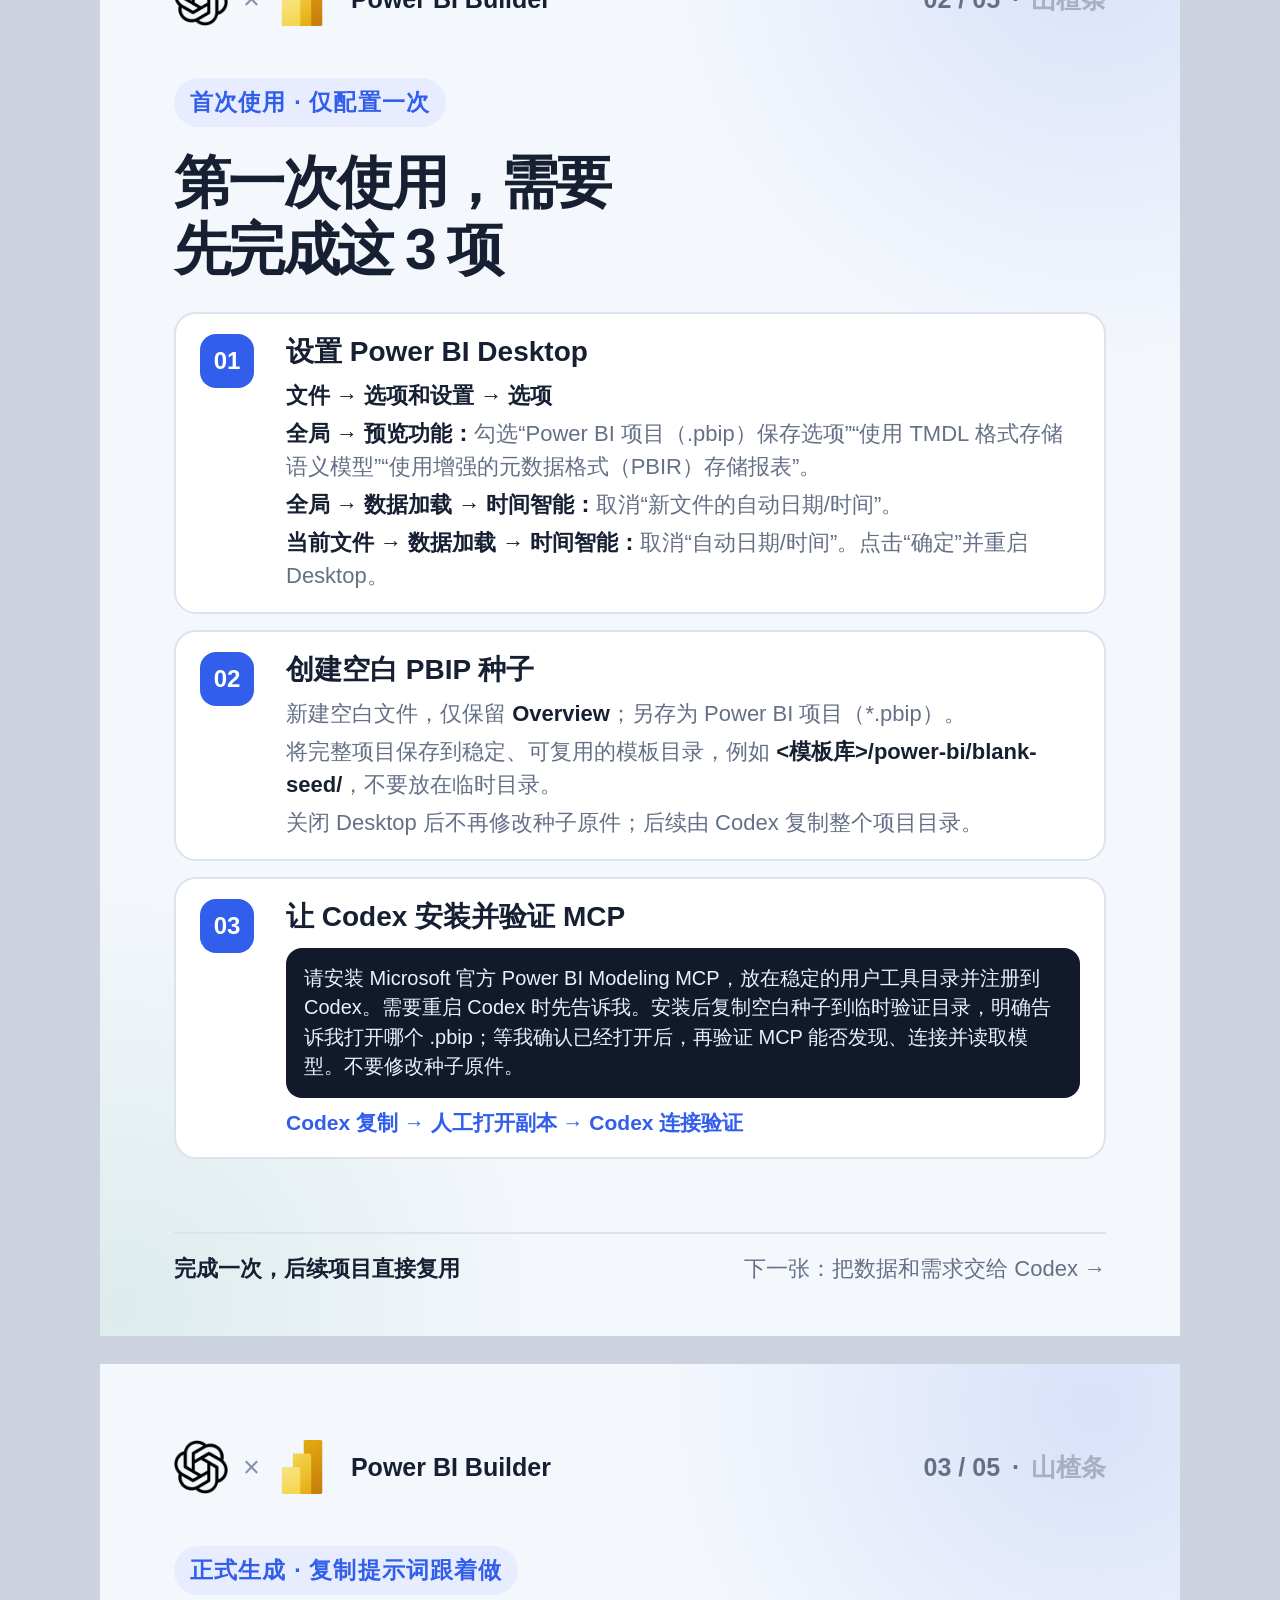
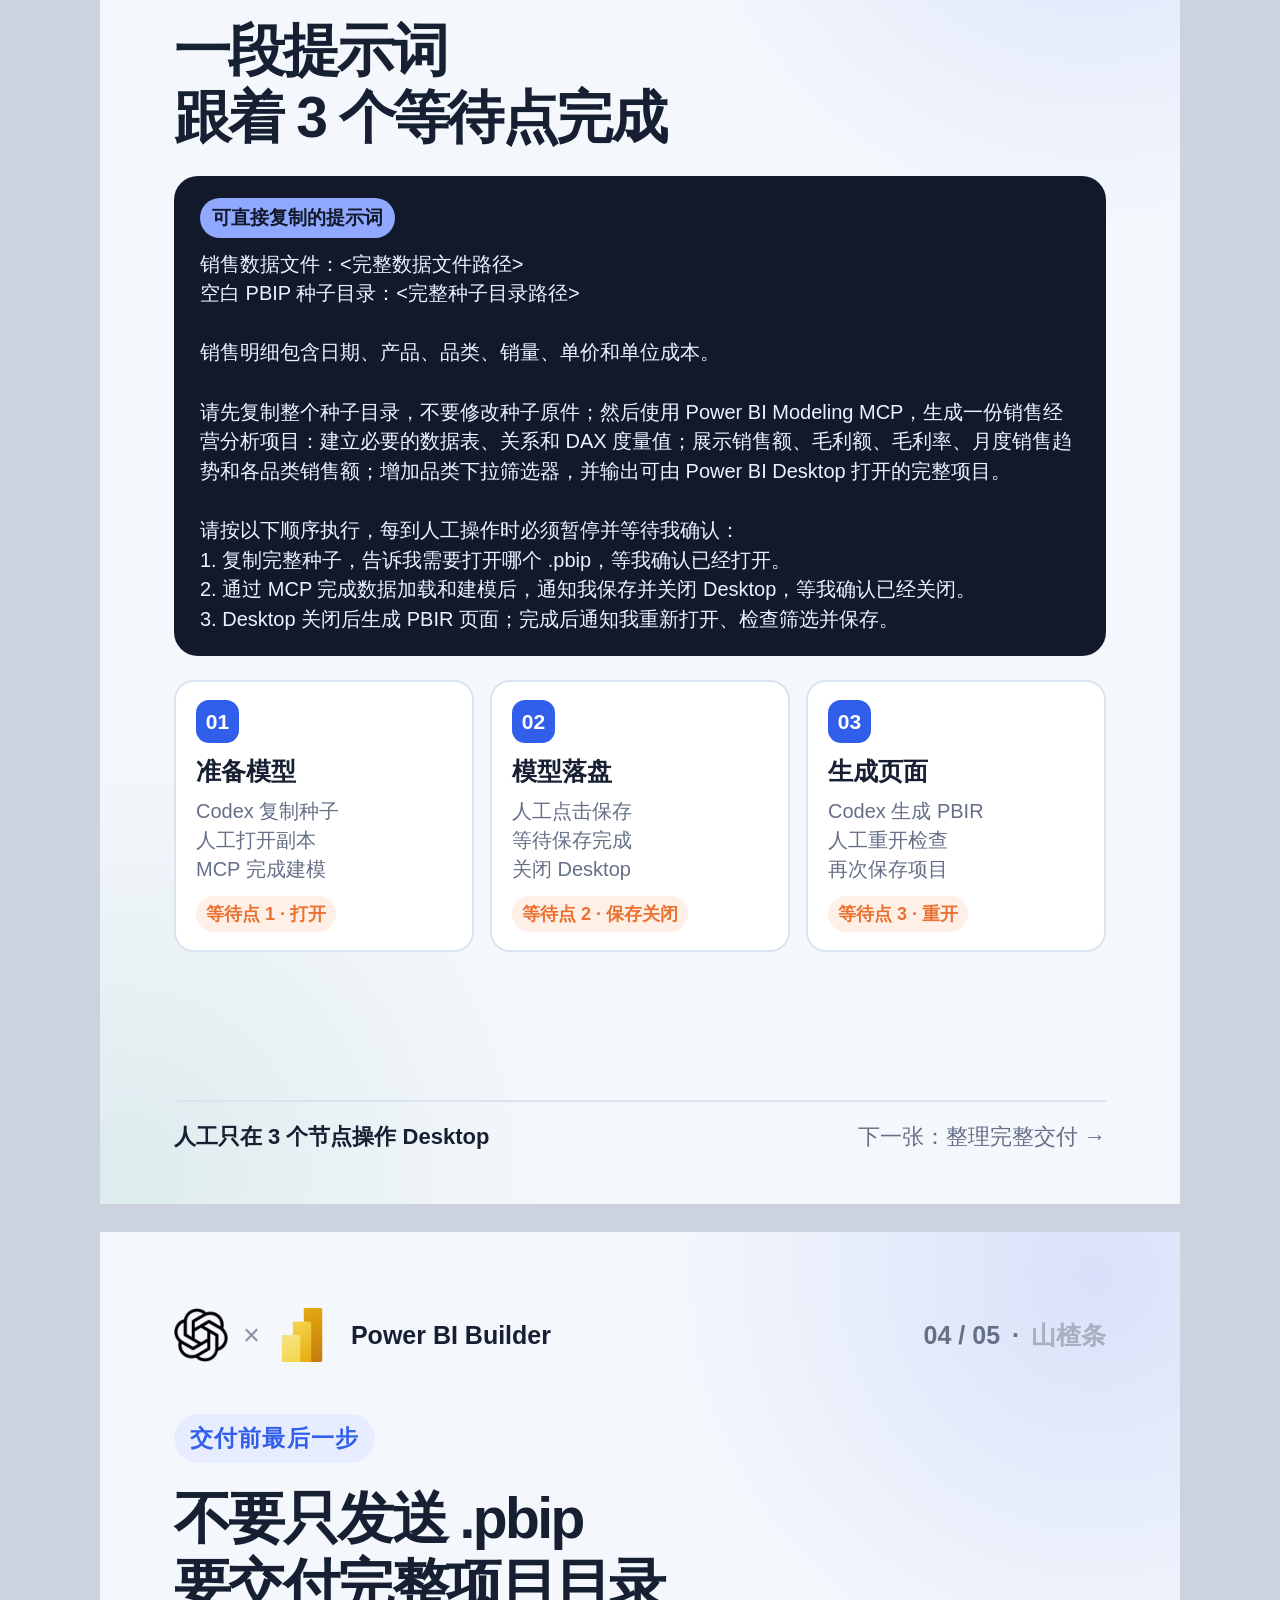
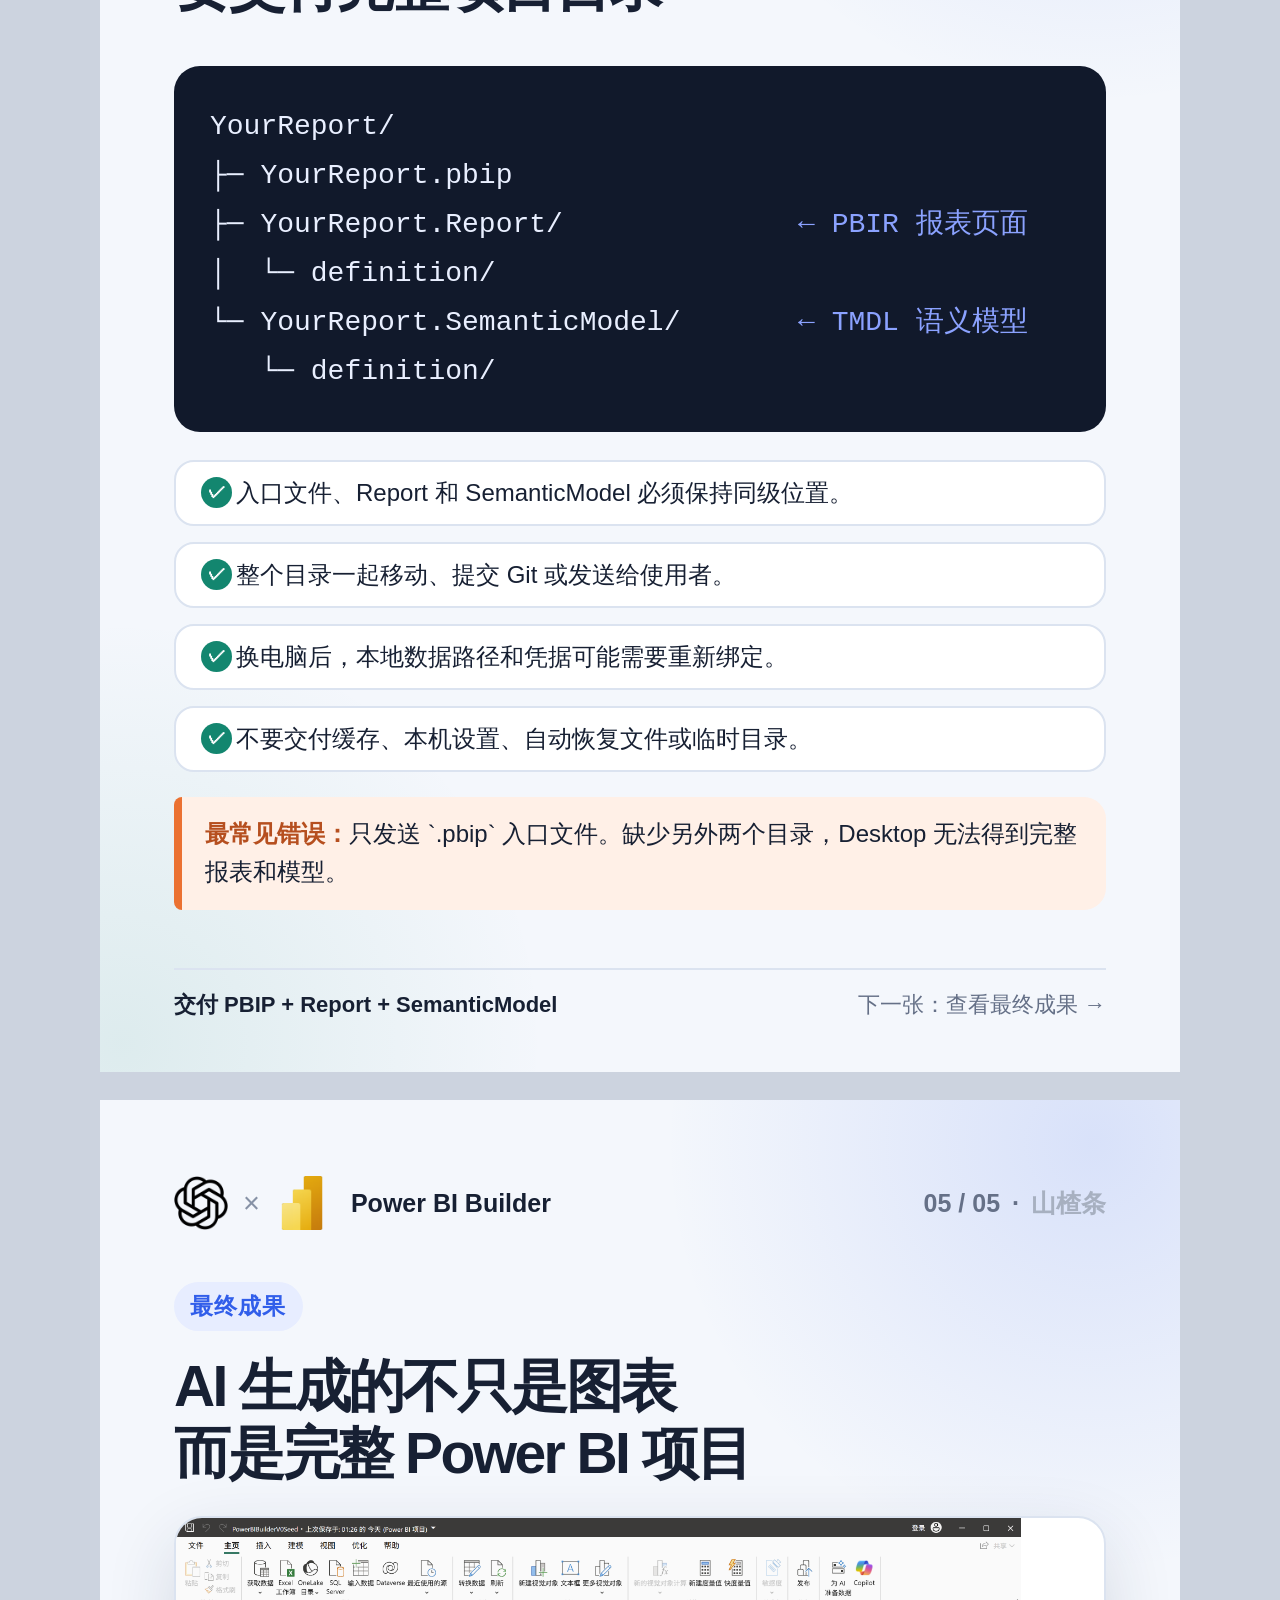
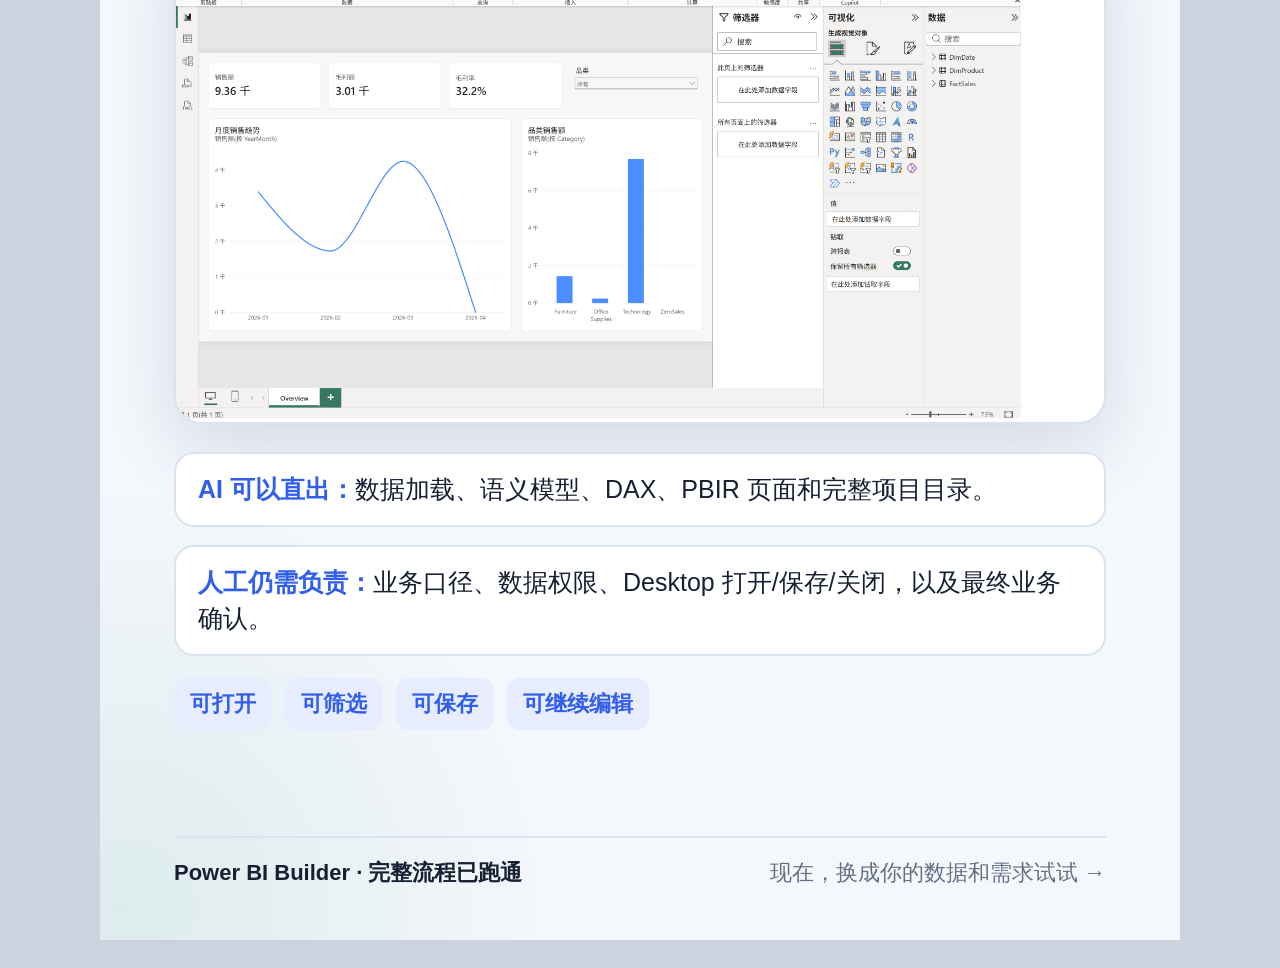
==== commit ad1d6d36: "docs: finalize five-card Power BI tutorial" ====
--- a/tutorial/xhs/cards.html
+++ b/tutorial/xhs/cards.html
@@ -11,162 +11,95 @@
     .card{position:relative;width:1080px;height:1440px;overflow:hidden;padding:76px 74px 66px;background:var(--paper)}
     .card::before{content:"";position:absolute;inset:0;background:radial-gradient(circle at 92% 3%,rgba(49,94,234,.14),transparent 25%),radial-gradient(circle at 2% 98%,rgba(19,134,111,.10),transparent 24%);pointer-events:none}
     .top{position:relative;display:flex;justify-content:space-between;align-items:center;margin-bottom:52px;font-size:25px;font-weight:800}
-    .brand{display:flex;align-items:center;gap:14px}.logo{display:grid;place-items:center;width:54px;height:54px;border-radius:15px;color:#fff;background:var(--blue);font-size:17px}.page{color:var(--muted)}
     .label{position:relative;display:inline-block;margin-bottom:22px;padding:9px 16px;border-radius:999px;color:var(--blue);background:#e7edff;font-size:23px;font-weight:800;letter-spacing:.05em}
-    h1,h2{position:relative;margin:0;letter-spacing:-.045em}h1{font-size:78px;line-height:1.12}h2{font-size:57px;line-height:1.18}h3{margin:0 0 13px;font-size:34px;line-height:1.3}
-    .lead{position:relative;margin:28px 0 0;color:var(--muted);font-size:31px;line-height:1.65}.accent{color:var(--blue)}
+    h1,h2{position:relative;margin:0;letter-spacing:-.045em}h1{font-size:78px;line-height:1.12}h2{font-size:57px;line-height:1.18}h3{margin:0 0 13px;font-size:34px;line-height:1.3}.accent{color:var(--blue)}
     .footer{position:absolute;left:74px;right:74px;bottom:52px;display:flex;justify-content:space-between;padding-top:20px;border-top:2px solid var(--line);color:var(--muted);font-size:22px}.footer strong{color:var(--ink)}
     .chips{position:relative;display:flex;flex-wrap:wrap;gap:14px;margin-top:36px}.chip{padding:12px 18px;border-radius:14px;background:#fff;border:2px solid var(--line);font-size:25px;font-weight:700}
-    .hero-flow{position:relative;display:grid;grid-template-columns:1fr 70px 1fr 70px 1fr;align-items:center;margin-top:76px}.hero-node{display:grid;place-items:center;min-height:190px;padding:26px;text-align:center;border-radius:28px;background:#fff;box-shadow:0 20px 60px rgba(29,45,83,.11);font-size:29px;font-weight:800;line-height:1.45}.arrow{text-align:center;color:#9ba8bd;font-size:64px}
-    .result{position:relative;margin-top:55px;padding:32px;border-left:8px solid var(--green);border-radius:10px 26px 26px 10px;background:#e5f6f1;font-size:31px;font-weight:800;line-height:1.55}
-    .grid2,.grid3{position:relative;display:grid;grid-template-columns:repeat(2,1fr);gap:22px;margin-top:42px}.grid3{grid-template-columns:repeat(3,1fr)}
-    .box{padding:28px;border:2px solid var(--line);border-radius:24px;background:#fff}.box p{margin:0;color:var(--muted);font-size:26px;line-height:1.62}.box .num{display:grid;place-items:center;width:48px;height:48px;margin-bottom:18px;border-radius:14px;color:#fff;background:var(--blue);font-size:25px;font-weight:900}
     ul.clean{position:relative;display:grid;gap:22px;margin:40px 0 0;padding:0;list-style:none}ul.clean li{position:relative;padding:23px 26px 23px 68px;border-radius:20px;background:#fff;border:2px solid var(--line);font-size:28px;line-height:1.48}ul.clean li::before{content:"✓";position:absolute;left:25px;top:24px;display:grid;place-items:center;width:31px;height:31px;border-radius:50%;color:#fff;background:var(--green);font-size:18px;font-weight:900}
     .warning{position:relative;margin-top:34px;padding:26px 28px;border-left:8px solid var(--orange);border-radius:8px 22px 22px 8px;background:#fff0e7;font-size:27px;line-height:1.6}.warning strong{color:#b64f1f}
-    .screenshot{position:relative;margin-top:36px;overflow:hidden;border:2px solid var(--line);border-radius:25px;background:#e4e9f2;box-shadow:0 20px 60px rgba(28,43,78,.12)}.screenshot img{display:block;width:100%;max-height:610px;object-fit:contain}.caption{padding:20px 24px;background:#fff;color:var(--muted);font-size:23px;line-height:1.5}.caption strong{color:var(--ink)}
-    .code{position:relative;margin-top:34px;padding:30px 32px;border-radius:24px;color:#eff3ff;background:#11192b;font:25px/1.65 Consolas,monospace;white-space:pre-wrap}.code .dim{color:#9eabc3}
-    .stack{position:relative;display:grid;gap:16px;margin-top:36px}.row{display:grid;grid-template-columns:100px 1fr 180px;gap:18px;align-items:center;padding:22px;border-radius:20px;background:#fff;border:2px solid var(--line)}.row .n{color:var(--blue);font-size:35px;font-weight:900}.row b{font-size:27px}.tag{justify-self:end;padding:8px 14px;border-radius:999px;font-size:20px;font-weight:800}.human{color:var(--orange);background:#fff0e7}.ai{color:var(--blue);background:#e7edff}.out{color:var(--green);background:#e5f6f1}
-    .timeline{position:relative;display:grid;gap:14px;margin-top:34px}.time{display:grid;grid-template-columns:220px 180px 1fr;gap:18px;align-items:center;padding:22px 24px;border:2px solid var(--line);border-radius:18px;background:#fff}.time b{font-size:27px}.status{padding:8px 14px;text-align:center;border-radius:999px;font-size:21px;font-weight:900}.open{color:var(--green);background:#e5f6f1}.closed{color:var(--orange);background:#fff0e7}.time span:last-child{color:var(--muted);font-size:23px}
     .filetree{position:relative;margin-top:46px;padding:36px;border-radius:26px;color:#e9efff;background:#11192b;font:28px/1.75 Consolas,monospace;white-space:pre}.note{color:#8ba2ff}
-    .final-shot{position:relative;margin-top:36px;overflow:hidden;border-radius:28px;border:2px solid var(--line);background:#fff;box-shadow:0 24px 70px rgba(28,43,78,.14)}.final-shot img{width:100%;height:600px;object-fit:cover;object-position:left center}.final-shot.small img{height:535px;object-fit:contain}
-    .big-number{position:relative;margin-top:44px;color:var(--blue);font-size:210px;font-weight:900;line-height:1}.big-number span{font-size:42px;color:var(--ink);letter-spacing:-.03em}
+    .final-shot{position:relative;margin-top:36px;overflow:hidden;border-radius:28px;border:2px solid var(--line);background:#fff;box-shadow:0 24px 70px rgba(28,43,78,.14)}.final-shot img{width:100%;height:600px;object-fit:cover;object-position:left center}
     .closing{position:relative;display:grid;gap:18px;margin-top:40px}.closing div{padding:25px 28px;border-radius:20px;background:#fff;border:2px solid var(--line);font-size:28px;line-height:1.5}.closing strong{color:var(--blue)}
+    .tool-lockup{display:flex;align-items:center;gap:15px}.tool-icon{display:block;width:54px;height:54px;object-fit:contain}.tool-x{color:#8792a6;font-size:29px;font-weight:500}.tool-title{margin-left:7px;color:var(--ink);font-size:25px;font-weight:800}.author-meta{display:flex;align-items:center;gap:12px;color:var(--muted)}.author-meta strong{color:#a7b0c0}
+    .cover-subtitle{position:relative;margin:18px 0 0;font-size:34px;font-weight:800;line-height:1.35}.case-brief{position:relative;margin-top:24px;padding:22px 25px;border-left:7px solid var(--blue);border-radius:8px 22px 22px 8px;background:#fff;font-size:25px;line-height:1.58}.case-brief strong{color:var(--blue)}
+    .cover-preview{position:relative;margin-top:28px;overflow:hidden;border:2px solid var(--line);border-radius:28px;background:#fff;box-shadow:0 24px 70px rgba(28,43,78,.14)}.cover-preview img{display:block;width:100%;height:500px;object-fit:contain}.cover-badge{position:absolute;left:24px;top:24px;z-index:1;padding:10px 16px;border-radius:999px;color:#fff;background:rgba(23,32,51,.88);font-size:21px;font-weight:800}
+    .prompt-card{position:relative;margin-top:32px;padding:27px 30px;border-radius:24px;color:#edf2ff;background:#11192b;font:23px/1.58 "Microsoft YaHei","PingFang SC",sans-serif;white-space:pre-wrap}.prompt-card .prompt-label{display:inline-block;margin-bottom:12px;padding:6px 12px;border-radius:999px;color:#11192b;background:#91a8ff;font-size:19px;font-weight:900}
+    .summary-strip{position:relative;display:flex;gap:13px;flex-wrap:wrap;margin-top:28px}.summary-strip span{padding:11px 16px;border-radius:13px;background:#e7edff;color:var(--blue);font-size:22px;font-weight:800}
+    .setup-list{position:relative;display:grid;gap:16px;margin-top:28px}.setup-step{display:grid;grid-template-columns:66px 1fr;gap:20px;padding:20px 24px;border:2px solid var(--line);border-radius:22px;background:#fff}.setup-number{display:grid;place-items:center;width:54px;height:54px;border-radius:16px;color:#fff;background:var(--blue);font-size:24px;font-weight:900}.setup-step h3{margin:0 0 9px;font-size:28px}.setup-step p{margin:0;color:var(--muted);font-size:22px;line-height:1.5}.setup-step p+p{margin-top:5px}.setup-step strong{color:var(--ink)}.setup-prompt{margin-top:12px;padding:16px 18px;border-radius:16px;color:#eaf0ff;background:#11192b;font-size:20px;line-height:1.48}.setup-flow{margin-top:11px;color:var(--blue);font-size:21px;font-weight:800}
+    [data-name="03-run"] .prompt-card{margin-top:24px;padding:22px 26px;font-size:20px;line-height:1.48}.flow3{position:relative;display:grid;grid-template-columns:repeat(3,1fr);gap:16px;margin-top:24px}.flow-card{padding:18px 20px;border:2px solid var(--line);border-radius:20px;background:#fff}.flow-card .flow-number{display:grid;place-items:center;width:43px;height:43px;margin-bottom:12px;border-radius:13px;color:#fff;background:var(--blue);font-size:21px;font-weight:900}.flow-card h3{margin:0 0 9px;font-size:25px}.flow-card p{margin:0;color:var(--muted);font-size:20px;line-height:1.45}.wait-point{display:inline-block;margin-top:12px;padding:6px 10px;border-radius:999px;color:var(--orange);background:#fff0e7;font-size:18px;font-weight:900}
+    [data-name="04-delivery"] ul.clean li{padding:14px 20px 14px 60px;font-size:24px;line-height:1.42}[data-name="04-delivery"] ul.clean li::before{top:15px}[data-name="04-delivery"] .warning{margin-top:25px;padding:18px 23px;font-size:24px}
+    [data-name="05-final"] .final-shot img{height:500px!important}[data-name="05-final"] .closing div{padding:18px 22px;font-size:25px;line-height:1.42}[data-name="05-final"] .summary-strip{margin-top:22px}
   </style>
 </head>
 <body>
   <section class="card" data-name="01-cover">
-    <div class="top"><div class="brand"><span class="logo">PBI</span>Power BI Builder</div><span class="page">01 / 14</span></div>
-    <span class="label">完整实战教程</span>
-    <h1>用 Codex<br>生成可直接打开的<br><span class="accent">Power BI 项目</span></h1>
-    <p class="lead">Power BI Modeling MCP + PBIP/PBIR<br>从自然语言需求到 Desktop 报表</p>
-    <div class="hero-flow"><div class="hero-node">自然语言<br>需求</div><div class="arrow">›</div><div class="hero-node">Codex<br>自动生成</div><div class="arrow">›</div><div class="hero-node">可打开<br>PBIP</div></div>
-    <div class="footer"><strong>真实 V0 实验复盘</strong><span>建议先收藏再跟做</span></div>
+    <div class="top"><div class="tool-lockup" aria-label="Codex 与 Power BI"><img class="tool-icon" src="../assets/codex-app.png" alt="Codex"><span class="tool-x">×</span><img class="tool-icon" src="../assets/power-bi.png" alt="Power BI"><span class="tool-title">Power BI Builder</span></div><div class="author-meta"><span>01 / 05</span><span>·</span><strong>山楂条</strong></div></div>
+    <span class="label">销售经营分析 · 小白跟做</span>
+    <h1>用 Codex 生成<br><span class="accent">Power BI 项目</span></h1>
+    <p class="cover-subtitle">只需提供数据源和需求，无需从零手工建模和制作图表</p>
+    <div class="case-brief">某销售型企业希望把一份销售明细变成经营看板，让业务负责人用一页报表看清<strong>销售业绩、盈利情况、月度走势和各品类贡献</strong>。</div>
+    <div class="cover-preview"><span class="cover-badge">你将做出这个报表</span><img src="../assets/screenshots/05-overview-unfiltered.png" alt="本教程最终生成的 Power BI 销售概览报表"></div>
+    <div class="chips"><span class="chip">销售业绩</span><span class="chip">盈利情况</span><span class="chip">月度趋势</span><span class="chip">品类分析</span></div>
+    <div class="footer"><strong>适合 Power BI 初学者、业务分析人员</strong><span>下一张：首次使用的 3 项配置 →</span></div>
   </section>
 
-  <section class="card" data-name="02-result">
-    <div class="top"><div class="brand"><span class="logo">PBI</span>结论</div><span class="page">02 / 14</span></div>
-    <span class="label">先看结果</span><h2>Codex 能生成<br>Power BI 项目吗？</h2>
-    <div class="result">可以。我们已跑通：自然语言 → M/语义模型/DAX → PBIR 页面 → PBIP → Desktop 打开、筛选、保存与重开。</div>
-    <div class="grid2"><div class="box"><h3>AI 直出</h3><p>3 张模型表<br>2 条关系<br>5 个度量值<br>6 个视觉对象</p></div><div class="box"><h3>人工保留</h3><p>业务确认<br>Desktop 打开/保存<br>安全弹窗<br>最终视觉确认</p></div></div>
-    <div class="warning"><strong>不是完全无人值守。</strong>当前是一条边界清晰、可落地的人机协作流程。</div>
-    <div class="footer"><strong>交付边界：本地 PBIP 项目</strong><span>Power BI Builder</span></div>
+  <section class="card" data-name="02-first-setup">
+    <div class="top"><div class="tool-lockup" aria-label="Codex 与 Power BI"><img class="tool-icon" src="../assets/codex-app.png" alt="Codex"><span class="tool-x">×</span><img class="tool-icon" src="../assets/power-bi.png" alt="Power BI"><span class="tool-title">Power BI Builder</span></div><div class="author-meta"><span>02 / 05</span><span>·</span><strong>山楂条</strong></div></div>
+    <span class="label">首次使用 · 仅配置一次</span>
+    <h2>第一次使用，需要<br>先完成这 3 项</h2>
+    <div class="setup-list">
+      <div class="setup-step"><span class="setup-number">01</span><div><h3>设置 Power BI Desktop</h3><p><strong>文件 → 选项和设置 → 选项</strong></p><p><strong>全局 → 预览功能：</strong>勾选“Power BI 项目（.pbip）保存选项”“使用 TMDL 格式存储语义模型”“使用增强的元数据格式（PBIR）存储报表”。</p><p><strong>全局 → 数据加载 → 时间智能：</strong>取消“新文件的自动日期/时间”。</p><p><strong>当前文件 → 数据加载 → 时间智能：</strong>取消“自动日期/时间”。点击“确定”并重启 Desktop。</p></div></div>
+      <div class="setup-step"><span class="setup-number">02</span><div><h3>创建空白 PBIP 种子</h3><p>新建空白文件，仅保留 <strong>Overview</strong>；另存为 Power BI 项目（*.pbip）。</p><p>将完整项目保存到稳定、可复用的模板目录，例如 <strong>&lt;模板库&gt;/power-bi/blank-seed/</strong>，不要放在临时目录。</p><p>关闭 Desktop 后不再修改种子原件；后续由 Codex 复制整个项目目录。</p></div></div>
+      <div class="setup-step"><span class="setup-number">03</span><div><h3>让 Codex 安装并验证 MCP</h3><div class="setup-prompt">请安装 Microsoft 官方 Power BI Modeling MCP，放在稳定的用户工具目录并注册到 Codex。需要重启 Codex 时先告诉我。安装后复制空白种子到临时验证目录，明确告诉我打开哪个 .pbip；等我确认已经打开后，再验证 MCP 能否发现、连接并读取模型。不要修改种子原件。</div><div class="setup-flow">Codex 复制 → 人工打开副本 → Codex 连接验证</div></div></div>
+    </div>
+    <div class="footer"><strong>完成一次，后续项目直接复用</strong><span>下一张：把数据和需求交给 Codex →</span></div>
   </section>
 
-  <section class="card" data-name="03-architecture">
-    <div class="top"><div class="brand"><span class="logo">PBI</span>先理解架构</div><span class="page">03 / 14</span></div>
-    <span class="label">三个独立路径</span><h2>MCP、PBIP、数据源<br>不是一回事</h2>
-    <div class="grid3"><div class="box"><span class="num">1</span><h3>MCP</h3><p>工具安装目录<br>长期复用</p></div><div class="box"><span class="num">2</span><h3>PBIP</h3><p>每个报表的<br>项目目录</p></div><div class="box"><span class="num">3</span><h3>数据</h3><p>CSV / Excel /<br>数据库地址</p></div></div>
-    <div class="code">Codex
-  ↓ 启动
-Modeling MCP
-  ↓ 连接
-Power BI Desktop
-  ↓ 保存
-PBIP 项目</div>
-    <div class="warning"><strong>MCP 不必放在项目里。</strong>放在稳定的用户工具目录即可。</div>
-    <div class="footer"><strong>路径分清，配置就清楚了一半</strong><span>Power BI Builder</span></div>
+
+
+  <section class="card" data-name="03-run">
+    <div class="top"><div class="tool-lockup" aria-label="Codex 与 Power BI"><img class="tool-icon" src="../assets/codex-app.png" alt="Codex"><span class="tool-x">×</span><img class="tool-icon" src="../assets/power-bi.png" alt="Power BI"><span class="tool-title">Power BI Builder</span></div><div class="author-meta"><span>03 / 05</span><span>·</span><strong>山楂条</strong></div></div>
+    <span class="label">正式生成 · 复制提示词跟着做</span>
+    <h2>一段提示词<br>跟着 3 个等待点完成</h2>
+    <div class="prompt-card"><span class="prompt-label">可直接复制的提示词</span>
+销售数据文件：&lt;完整数据文件路径&gt;
+空白 PBIP 种子目录：&lt;完整种子目录路径&gt;
+
+销售明细包含日期、产品、品类、销量、单价和单位成本。
+
+请先复制整个种子目录，不要修改种子原件；然后使用 Power BI Modeling MCP，生成一份销售经营分析项目：建立必要的数据表、关系和 DAX 度量值；展示销售额、毛利额、毛利率、月度销售趋势和各品类销售额；增加品类下拉筛选器，并输出可由 Power BI Desktop 打开的完整项目。
+
+请按以下顺序执行，每到人工操作时必须暂停并等待我确认：
+1. 复制完整种子，告诉我需要打开哪个 .pbip，等我确认已经打开。
+2. 通过 MCP 完成数据加载和建模后，通知我保存并关闭 Desktop，等我确认已经关闭。
+3. Desktop 关闭后生成 PBIR 页面；完成后通知我重新打开、检查筛选并保存。</div>
+    <div class="flow3"><div class="flow-card"><span class="flow-number">01</span><h3>准备模型</h3><p>Codex 复制种子<br>人工打开副本<br>MCP 完成建模</p><span class="wait-point">等待点 1 · 打开</span></div><div class="flow-card"><span class="flow-number">02</span><h3>模型落盘</h3><p>人工点击保存<br>等待保存完成<br>关闭 Desktop</p><span class="wait-point">等待点 2 · 保存关闭</span></div><div class="flow-card"><span class="flow-number">03</span><h3>生成页面</h3><p>Codex 生成 PBIR<br>人工重开检查<br>再次保存项目</p><span class="wait-point">等待点 3 · 重开</span></div></div>
+    <div class="footer"><strong>人工只在 3 个节点操作 Desktop</strong><span>下一张：整理完整交付 →</span></div>
   </section>
 
-  <section class="card" data-name="04-desktop-settings">
-    <div class="top"><div class="brand"><span class="logo">PBI</span>一次性配置</div><span class="page">04 / 14</span></div>
-    <span class="label">Power BI Desktop</span><h2>两个勾选<br>两个取消</h2>
-    <ul class="clean"><li><strong>勾选：</strong>Power BI Project（.pbip）保存选项</li><li><strong>勾选：</strong>使用增强的元数据格式存储报表（PBIR）</li><li><strong>取消：</strong>当前文件的 Auto date/time</li><li><strong>建议取消：</strong>新文件的自动日期/时间</li></ul>
-    <div class="warning">预览功能修改后需要<strong>重启 Power BI Desktop</strong>。当前文件和全局新文件是两个不同位置。</div>
-    <div class="footer"><strong>一次设置，后续复用</strong><span>Power BI Builder</span></div>
+  <section class="card" data-name="04-delivery">
+    <div class="top"><div class="tool-lockup" aria-label="Codex 与 Power BI"><img class="tool-icon" src="../assets/codex-app.png" alt="Codex"><span class="tool-x">×</span><img class="tool-icon" src="../assets/power-bi.png" alt="Power BI"><span class="tool-title">Power BI Builder</span></div><div class="author-meta"><span>04 / 05</span><span>·</span><strong>山楂条</strong></div></div>
+    <span class="label">交付前最后一步</span>
+    <h2>不要只发送 .pbip<br>要交付完整项目目录</h2>
+    <div class="filetree">YourReport/
+├─ YourReport.pbip
+├─ YourReport.Report/              <span class="note">← PBIR 报表页面</span>
+│  └─ definition/
+└─ YourReport.SemanticModel/       <span class="note">← TMDL 语义模型</span>
+   └─ definition/</div>
+    <ul class="clean" style="gap:16px;margin-top:28px"><li>入口文件、Report 和 SemanticModel 必须保持同级位置。</li><li>整个目录一起移动、提交 Git 或发送给使用者。</li><li>换电脑后，本地数据路径和凭据可能需要重新绑定。</li><li>不要交付缓存、本机设置、自动恢复文件或临时目录。</li></ul>
+    <div class="warning"><strong>最常见错误：</strong>只发送 `.pbip` 入口文件。缺少另外两个目录，Desktop 无法得到完整报表和模型。</div>
+    <div class="footer"><strong>交付 PBIP + Report + SemanticModel</strong><span>下一张：查看最终成果 →</span></div>
   </section>
 
-  <section class="card" data-name="05-settings-screens">
-    <div class="top"><div class="brand"><span class="logo">PBI</span>设置截图</div><span class="page">05 / 14</span></div>
-    <span class="label">照着设置</span><h2>PBIR 勾选<br>Auto date/time 取消</h2>
-    <div class="screenshot"><img src="../assets/screenshots/01-enable-pbir.png" alt="PBIR 设置"><div class="caption"><strong>PBIR：勾选。</strong>报表页面会保存为可外部编辑的 definition 文件。</div></div>
-    <div class="screenshot"><img src="../assets/screenshots/02-auto-date-off.png" alt="Auto date time 设置"><div class="caption"><strong>全局新文件 Auto date/time：取消。</strong>当前文件还要单独检查。</div></div>
-    <div class="footer"><strong>别把“全局”和“当前文件”混在一起</strong><span>Power BI Builder</span></div>
-  </section>
-
-  <section class="card" data-name="06-mcp-install">
-    <div class="top"><div class="brand"><span class="logo">PBI</span>MCP 安装</div><span class="page">06 / 14</span></div>
-    <span class="label">固定版本更稳</span><h2>MCP 下载到哪里？</h2>
-    <p class="lead">建议放在稳定、版本化的用户工具目录，不放进每个 Power BI 项目。</p>
-    <div class="code">%LOCALAPPDATA%\Programs\
-PowerBIModelingMCP\
-0.5.0-beta.13\
-└─ dist\powerbi-modeling-mcp.exe</div>
-    <ul class="clean"><li>来源：微软官方 Power BI Modeling MCP</li><li>版本：本次实测 0.5.0-beta.13</li><li>不同版本先运行 <strong>--help</strong> 核对参数</li><li>工具二进制不提交到业务 Git</li></ul>
-    <div class="footer"><strong>安装路径 ≠ PBIP 项目路径</strong><span>Power BI Builder</span></div>
-  </section>
-
-  <section class="card" data-name="07-mcp-reuse">
-    <div class="top"><div class="brand"><span class="logo">PBI</span>Codex 注册</div><span class="page">07 / 14</span></div>
-    <span class="label">下次无需重装</span><h2>为什么 MCP<br>可以跨项目复用？</h2>
-    <div class="code">[mcp_servers.powerbi-modeling-mcp]
-command = "...\\powerbi-modeling-mcp.exe"
-args = ["--start", "--require-confirmation"]</div>
-    <ul class="clean"><li>Codex 记录的是 MCP exe 路径</li><li>MCP 每次连接“当前打开”的 Desktop 实例</li><li>新 PBIP 项目不需要复制 MCP 文件</li><li>移动 exe 或修改配置后要重启 Codex</li></ul>
-    <div class="warning">建议保留首次写操作确认；不要在没有备份时跳过安全确认。</div>
-    <div class="footer"><strong>同一个 MCP，服务多个 PBIP 项目</strong><span>Power BI Builder</span></div>
-  </section>
-
-  <section class="card" data-name="08-seed">
-    <div class="top"><div class="brand"><span class="logo">PBI</span>标准种子</div><span class="page">08 / 14</span></div>
-    <span class="label">当前必要前置</span><h2>先人工创建一次<br>空白 PBIP 种子</h2>
-    <div class="screenshot"><img src="../assets/screenshots/03-save-as-pbip.png" alt="保存 PBIP"><div class="caption"><strong>另存为：</strong>选择 Power BI 项目文件（*.pbip）。</div></div>
-    <ul class="clean"><li>唯一空白页面命名为 <strong>Overview</strong></li><li>不预置业务表、DAX 和视觉对象</li><li>保存后纳入 Git，后续只复制不直接修改</li></ul>
-    <div class="footer"><strong>一次创建，后续每个项目复制</strong><span>Power BI Builder</span></div>
-  </section>
-
-  <section class="card" data-name="09-flow-first-half">
-    <div class="top"><div class="brand"><span class="logo">PBI</span>每个报表</div><span class="page">09 / 14</span></div>
-    <span class="label">流程 · 前半段</span><h2>需求 → 运行副本<br>→ MCP 建模</h2>
-    <div class="stack"><div class="row"><span class="n">01</span><b>提出需求与数据</b><span class="tag human">人工</span></div><div class="row"><span class="n">02</span><b>形成规格并复制种子</b><span class="tag ai">Codex</span></div><div class="row"><span class="n">03</span><b>打开运行副本 PBIP</b><span class="tag human">人工</span></div><div class="row"><span class="n">04</span><b>M、模型、关系、DAX</b><span class="tag ai">AI + MCP</span></div></div>
-    <div class="warning"><strong>注意：</strong>第 03–04 步中 Desktop 必须打开并保持。打开的是运行副本，不是种子原件。</div>
-    <div class="chips"><span class="chip">Power Query/M</span><span class="chip">Import Partition</span><span class="chip">Relationships</span><span class="chip">DAX Measures</span></div>
-    <div class="footer"><strong>MCP 连接运行中的本地模型</strong><span>Power BI Builder</span></div>
-  </section>
-
-  <section class="card" data-name="10-critical-handoff">
-    <div class="top"><div class="brand"><span class="logo">PBI</span>关键交接</div><span class="page">10 / 14</span></div>
-    <span class="label">最容易漏的一步</span><h2>建模完成后<br>人工保存并关闭</h2>
-    <div class="big-number">05 <span>人工操作</span></div>
-    <ul class="clean"><li>在 Power BI Desktop 中明确点击“保存”</li><li>等待保存完成，再关闭 Desktop</li><li>若关闭时再次询问，选择保存</li><li>模型修改此时才持久化到磁盘 TMDL</li></ul>
-    <div class="warning"><strong>MCP 不会替你点击 Desktop 的保存按钮。</strong>没有这一步，后面可能拿不到完整模型文件。</div>
-    <div class="footer"><strong>保存是运行时模型与磁盘项目的桥</strong><span>Power BI Builder</span></div>
-  </section>
-
-  <section class="card" data-name="11-flow-second-half">
-    <div class="top"><div class="brand"><span class="logo">PBI</span>每个报表</div><span class="page">11 / 14</span></div>
-    <span class="label">流程 · 后半段</span><h2>关闭 Desktop<br>→ 生成 PBIR → 重开</h2>
-    <div class="stack"><div class="row"><span class="n">06</span><b>离线生成 PBIR 页面</b><span class="tag ai">Codex</span></div><div class="row"><span class="n">07</span><b>重开、确认并保存</b><span class="tag human">人工</span></div><div class="row"><span class="n">08</span><b>整理完整交付项目</b><span class="tag out">可交付</span></div></div>
-    <ul class="clean"><li>页面布局、卡片、图表和切片器</li><li>字段与度量值绑定、视觉交互</li><li>人工处理凭据、隐私和系统弹窗</li><li>最终确认指标、筛选和页面可读性</li></ul>
-    <div class="warning">第 06 步 Desktop 保持关闭，避免 Desktop 与 Codex 同时重写 PBIR。</div>
-    <div class="footer"><strong>先离线生成，再让 Desktop 正式加载</strong><span>Power BI Builder</span></div>
-  </section>
-
-  <section class="card" data-name="12-desktop-timeline">
-    <div class="top"><div class="brand"><span class="logo">PBI</span>状态时间线</div><span class="page">12 / 14</span></div>
-    <span class="label">开还是关？</span><h2>记住这 6 个状态</h2>
-    <div class="timeline"><div class="time"><b>准备副本</b><span class="status closed">关闭</span><span>复制种子</span></div><div class="time"><b>MCP 建模</b><span class="status open">打开</span><span>连接本地模型</span></div><div class="time"><b>模型落盘</b><span class="status open">保存</span><span>人工保存后关闭</span></div><div class="time"><b>生成 PBIR</b><span class="status closed">关闭</span><span>避免并发重写</span></div><div class="time"><b>页面确认</b><span class="status open">重开</span><span>看视觉和筛选</span></div><div class="time"><b>最终输出</b><span class="status open">保存</span><span>Desktop 规范化</span></div></div>
-    <div class="footer"><strong>先保存，再切换编辑主体</strong><span>Power BI Builder</span></div>
-  </section>
-
-  <section class="card" data-name="13-delivery">
-    <div class="top"><div class="brand"><span class="logo">PBI</span>最终交付</div><span class="page">13 / 14</span></div>
-    <span class="label">不是单个文件</span><h2>PBIP 必须和两个<br>同级目录一起交付</h2>
-    <div class="filetree">YourReport/
-├─ YourReport.pbip       <span class="note">入口</span>
-├─ YourReport.Report/    <span class="note">PBIR</span>
-│  └─ definition/
-└─ YourReport.SemanticModel/
-   └─ definition/        <span class="note">TMDL</span></div>
-    <ul class="clean"><li>不要只发送 `.pbip` 入口文件</li><li>保持 Report 和 SemanticModel 的相对位置</li><li>换机器后可能需要重绑本地数据路径和凭据</li></ul>
-    <div class="footer"><strong>整体移动、整体版本管理、整体交付</strong><span>Power BI Builder</span></div>
-  </section>
-
-  <section class="card" data-name="14-final">
-    <div class="top"><div class="brand"><span class="logo">PBI</span>最终成果</div><span class="page">14 / 14</span></div>
-    <span class="label">V0 已跑通</span><h2>AI 生成的不只是代码<br>而是可继续使用的报表项目</h2>
-    <div class="final-shot"><img src="../assets/screenshots/05-overview-unfiltered.png" alt="最终 Power BI 报表"></div>
-    <div class="closing"><div><strong>当前成立：</strong>本地 PBIP 的建模、DAX、PBIR 页面和 Desktop 使用闭环。</div><div><strong>后续探索：</strong>零种子直出、Power BI Service 发布与更复杂报表。</div></div>
-    <div class="footer"><strong>项目：Power BI Builder</strong><span>完整教程见作品集 HTML</span></div>
+  <section class="card" data-name="05-final">
+    <div class="top"><div class="tool-lockup" aria-label="Codex 与 Power BI"><img class="tool-icon" src="../assets/codex-app.png" alt="Codex"><span class="tool-x">×</span><img class="tool-icon" src="../assets/power-bi.png" alt="Power BI"><span class="tool-title">Power BI Builder</span></div><div class="author-meta"><span>05 / 05</span><span>·</span><strong>山楂条</strong></div></div>
+    <span class="label">最终成果</span>
+    <h2>AI 生成的不只是图表<br>而是完整 Power BI 项目</h2>
+    <div class="final-shot" style="margin-top:28px"><img src="../assets/screenshots/05-overview-unfiltered.png" alt="最终 Power BI 销售经营分析报表" style="height:560px;object-fit:contain"></div>
+    <div class="closing" style="margin-top:28px"><div><strong>AI 可以直出：</strong>数据加载、语义模型、DAX、PBIR 页面和完整项目目录。</div><div><strong>人工仍需负责：</strong>业务口径、数据权限、Desktop 打开/保存/关闭，以及最终业务确认。</div></div>
+    <div class="summary-strip"><span>可打开</span><span>可筛选</span><span>可保存</span><span>可继续编辑</span></div>
+    <div class="footer"><strong>Power BI Builder · 完整流程已跑通</strong><span>现在，换成你的数据和需求试试 →</span></div>
   </section>
 </body>
 </html>
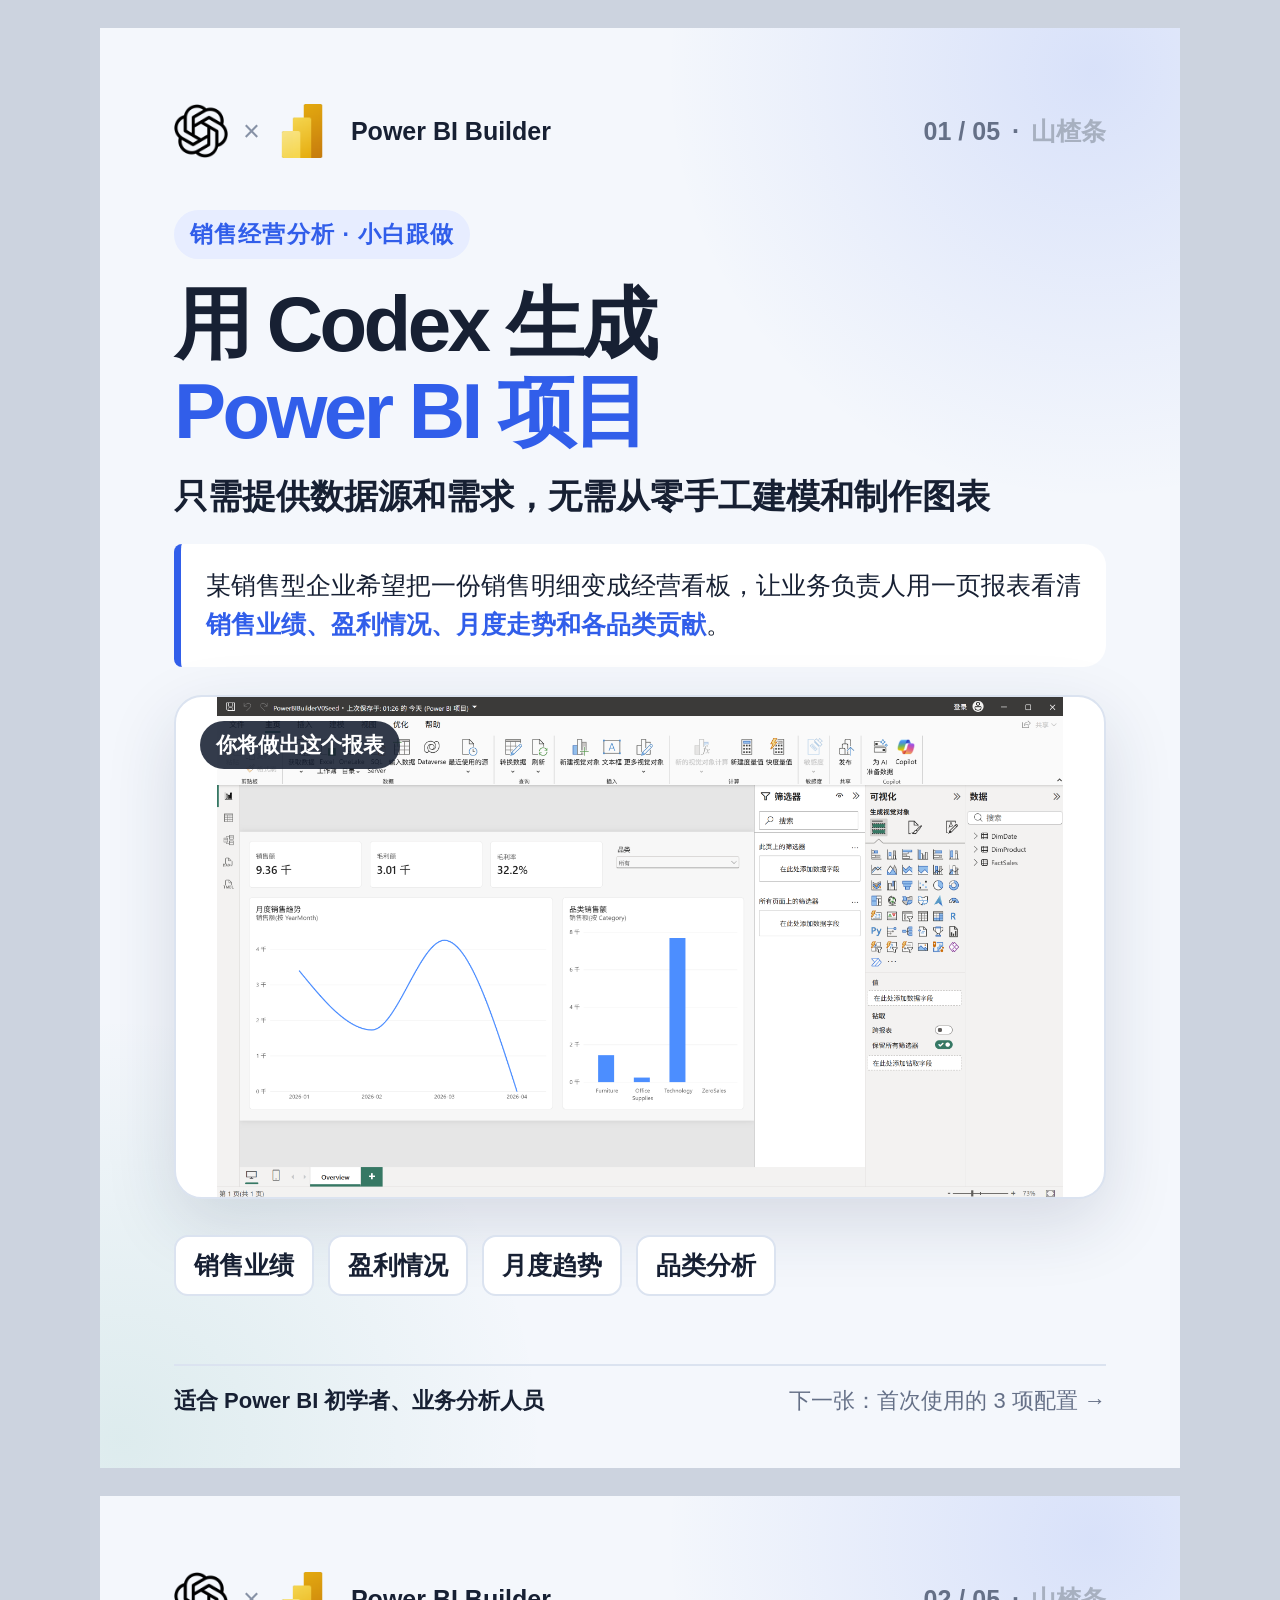
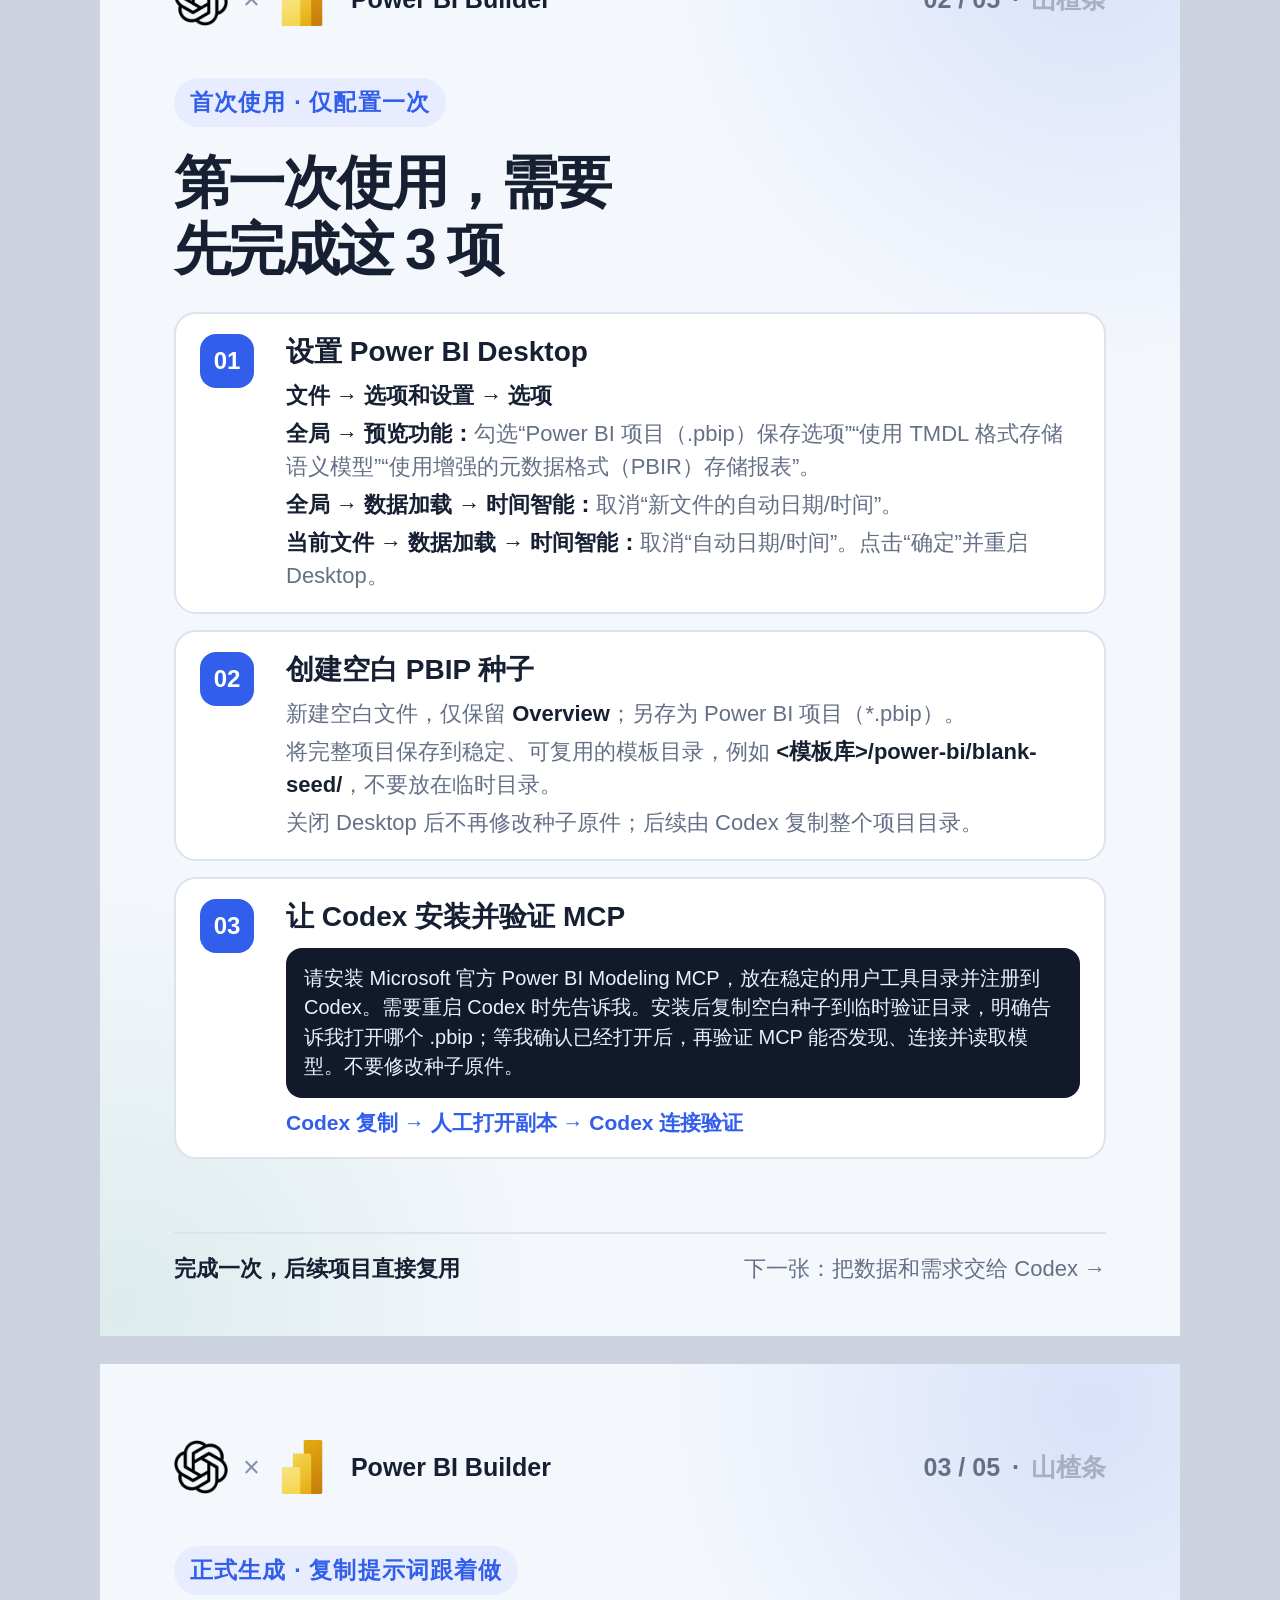
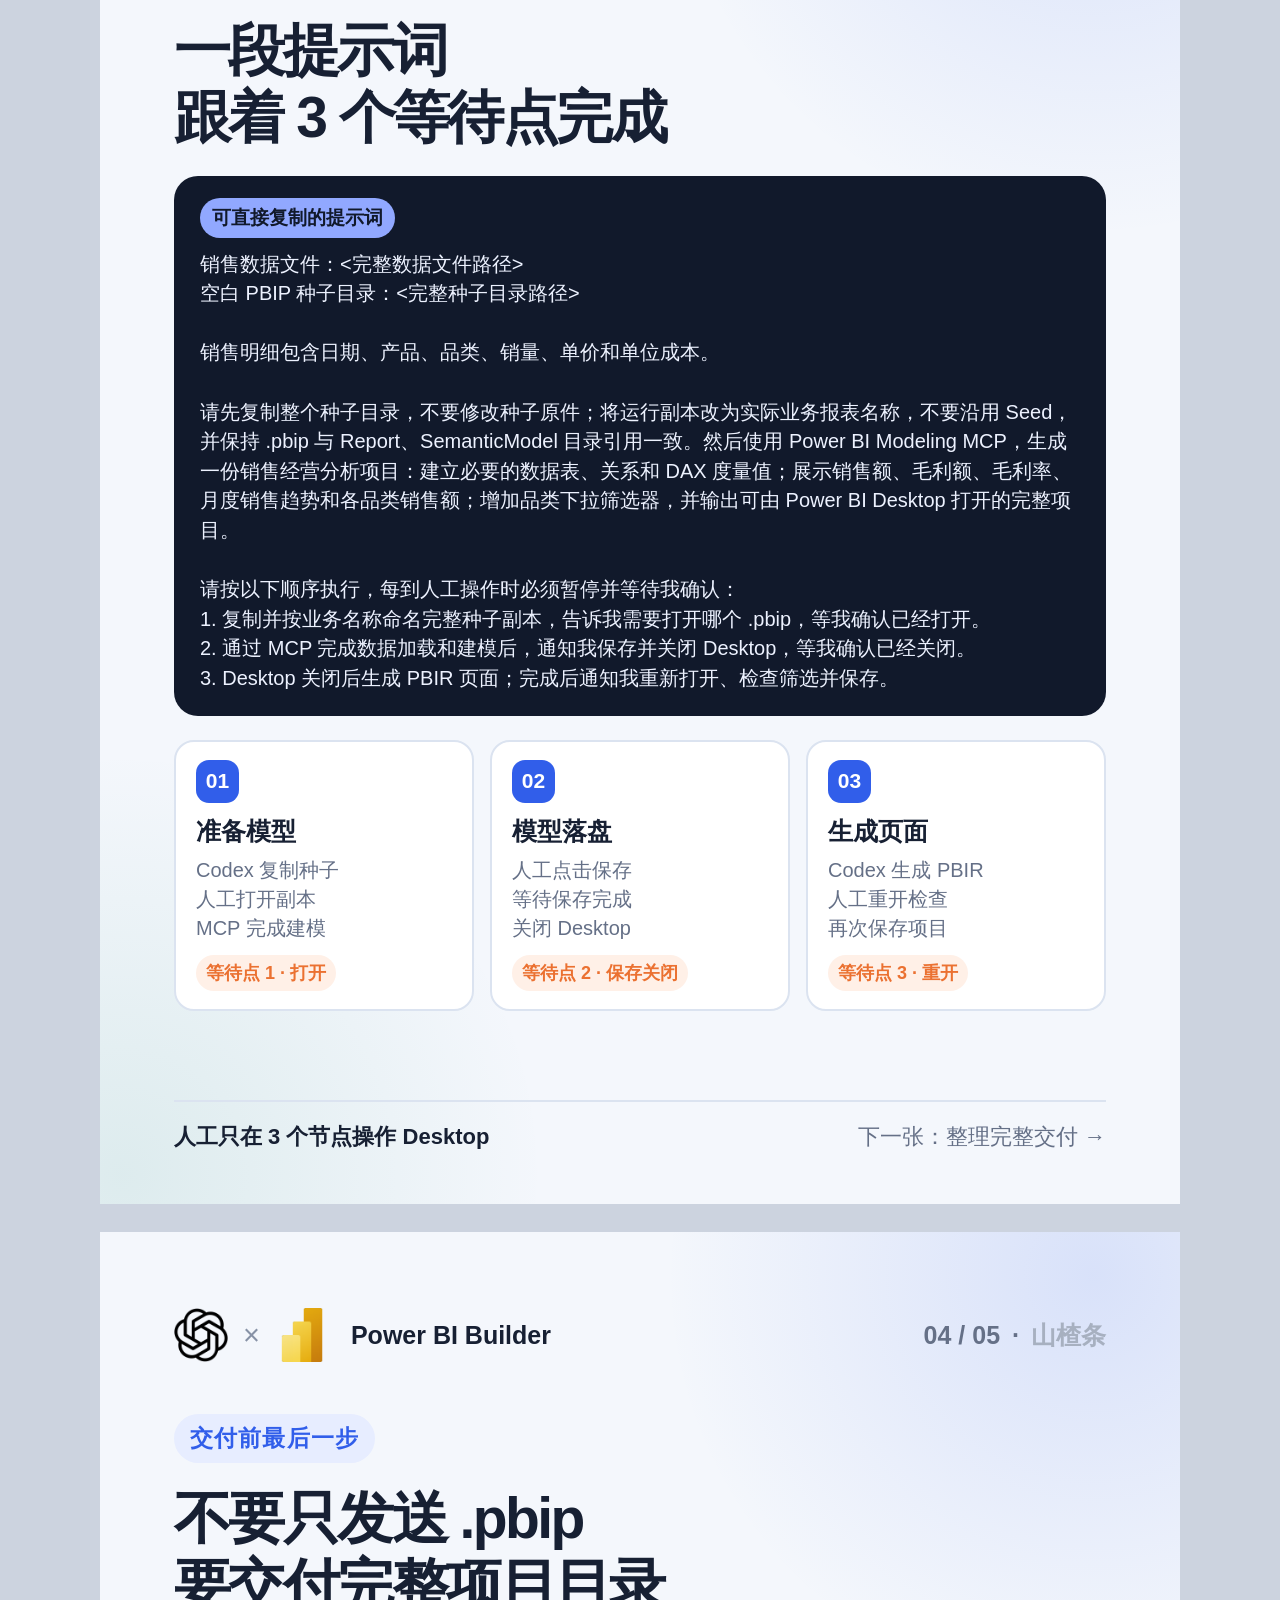
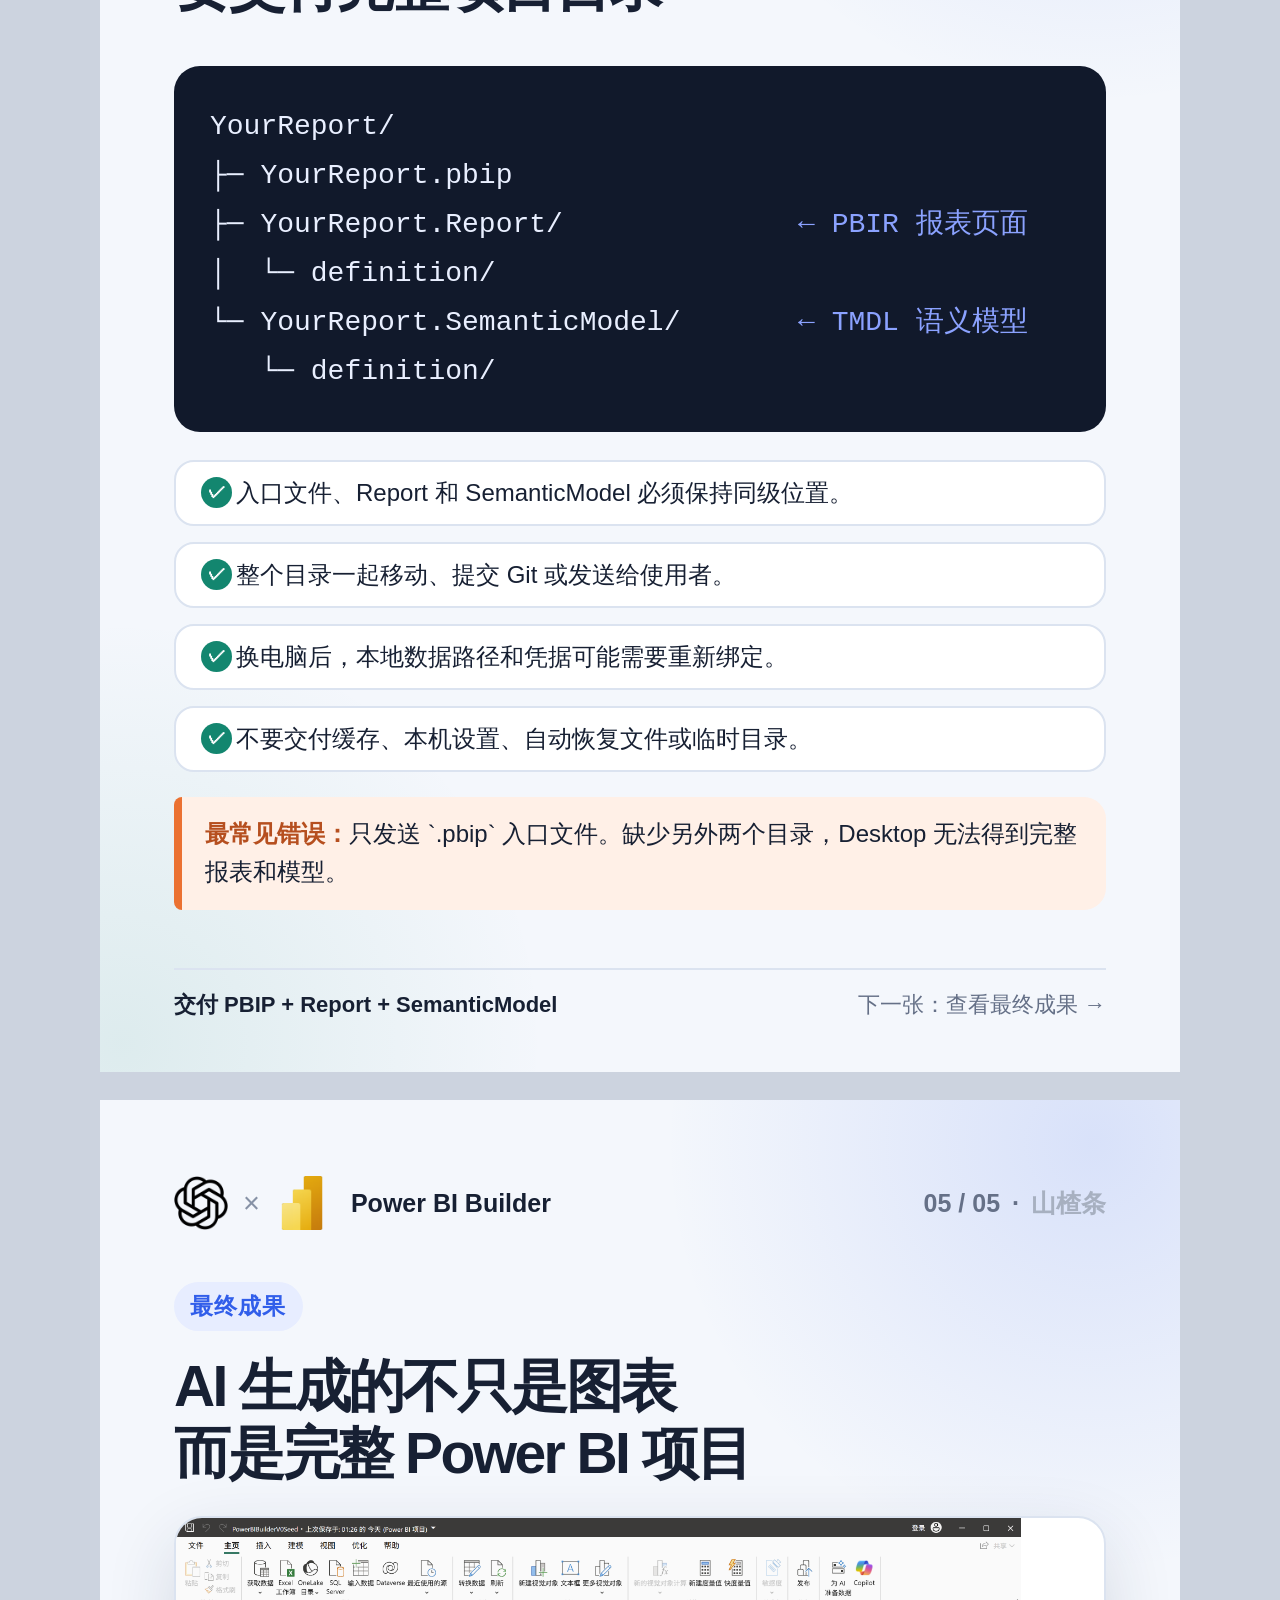
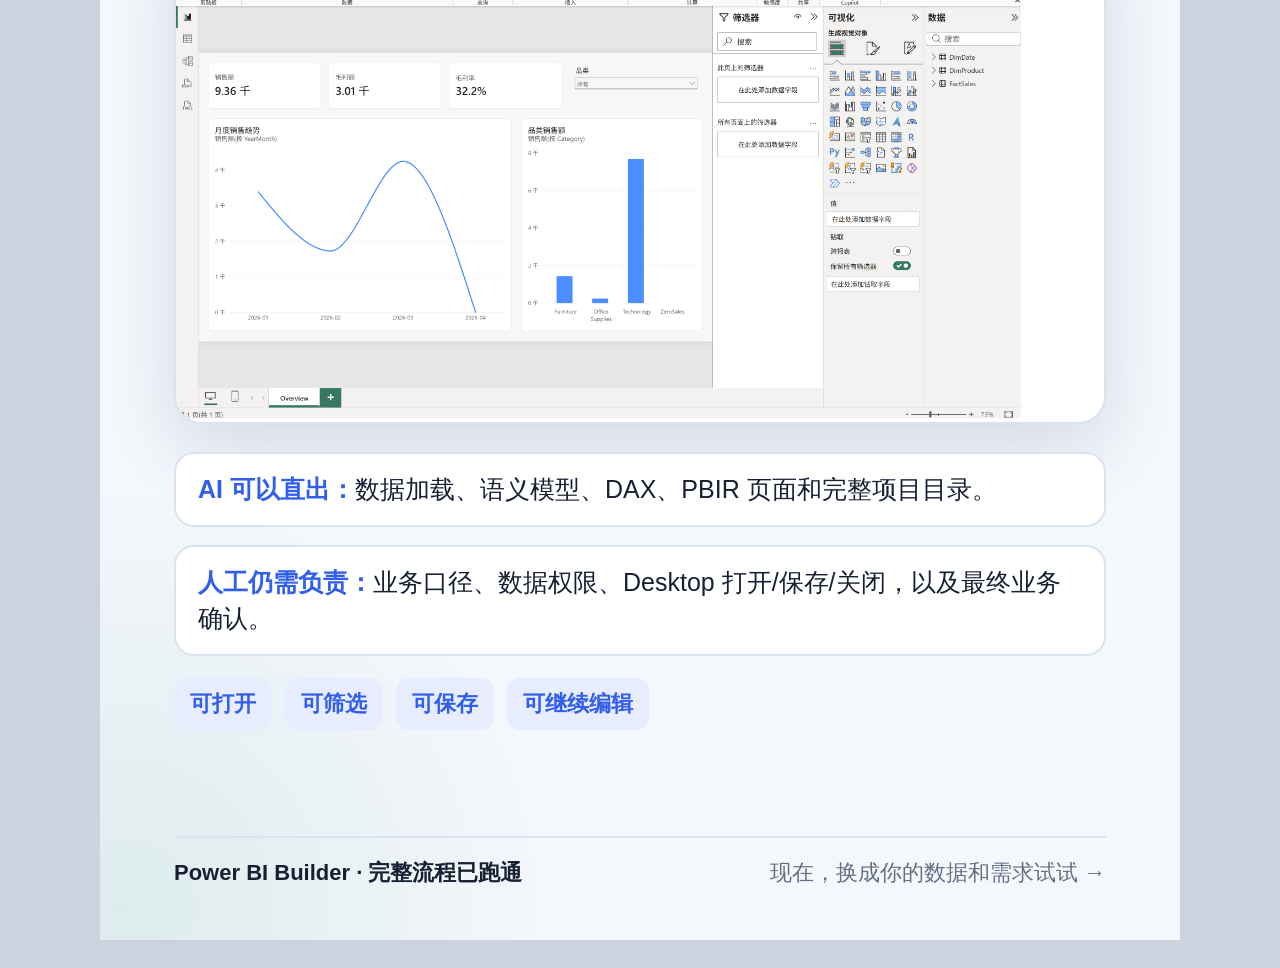
==== commit 78a20f01: "docs: consolidate V0 handoff and tutorial" ====
--- a/tutorial/xhs/cards.html
+++ b/tutorial/xhs/cards.html
@@ -67,10 +67,10 @@
 
 销售明细包含日期、产品、品类、销量、单价和单位成本。
 
-请先复制整个种子目录，不要修改种子原件；然后使用 Power BI Modeling MCP，生成一份销售经营分析项目：建立必要的数据表、关系和 DAX 度量值；展示销售额、毛利额、毛利率、月度销售趋势和各品类销售额；增加品类下拉筛选器，并输出可由 Power BI Desktop 打开的完整项目。
+请先复制整个种子目录，不要修改种子原件；将运行副本改为实际业务报表名称，不要沿用 Seed，并保持 .pbip 与 Report、SemanticModel 目录引用一致。然后使用 Power BI Modeling MCP，生成一份销售经营分析项目：建立必要的数据表、关系和 DAX 度量值；展示销售额、毛利额、毛利率、月度销售趋势和各品类销售额；增加品类下拉筛选器，并输出可由 Power BI Desktop 打开的完整项目。
 
 请按以下顺序执行，每到人工操作时必须暂停并等待我确认：
-1. 复制完整种子，告诉我需要打开哪个 .pbip，等我确认已经打开。
+1. 复制并按业务名称命名完整种子副本，告诉我需要打开哪个 .pbip，等我确认已经打开。
 2. 通过 MCP 完成数据加载和建模后，通知我保存并关闭 Desktop，等我确认已经关闭。
 3. Desktop 关闭后生成 PBIR 页面；完成后通知我重新打开、检查筛选并保存。</div>
     <div class="flow3"><div class="flow-card"><span class="flow-number">01</span><h3>准备模型</h3><p>Codex 复制种子<br>人工打开副本<br>MCP 完成建模</p><span class="wait-point">等待点 1 · 打开</span></div><div class="flow-card"><span class="flow-number">02</span><h3>模型落盘</h3><p>人工点击保存<br>等待保存完成<br>关闭 Desktop</p><span class="wait-point">等待点 2 · 保存关闭</span></div><div class="flow-card"><span class="flow-number">03</span><h3>生成页面</h3><p>Codex 生成 PBIR<br>人工重开检查<br>再次保存项目</p><span class="wait-point">等待点 3 · 重开</span></div></div>
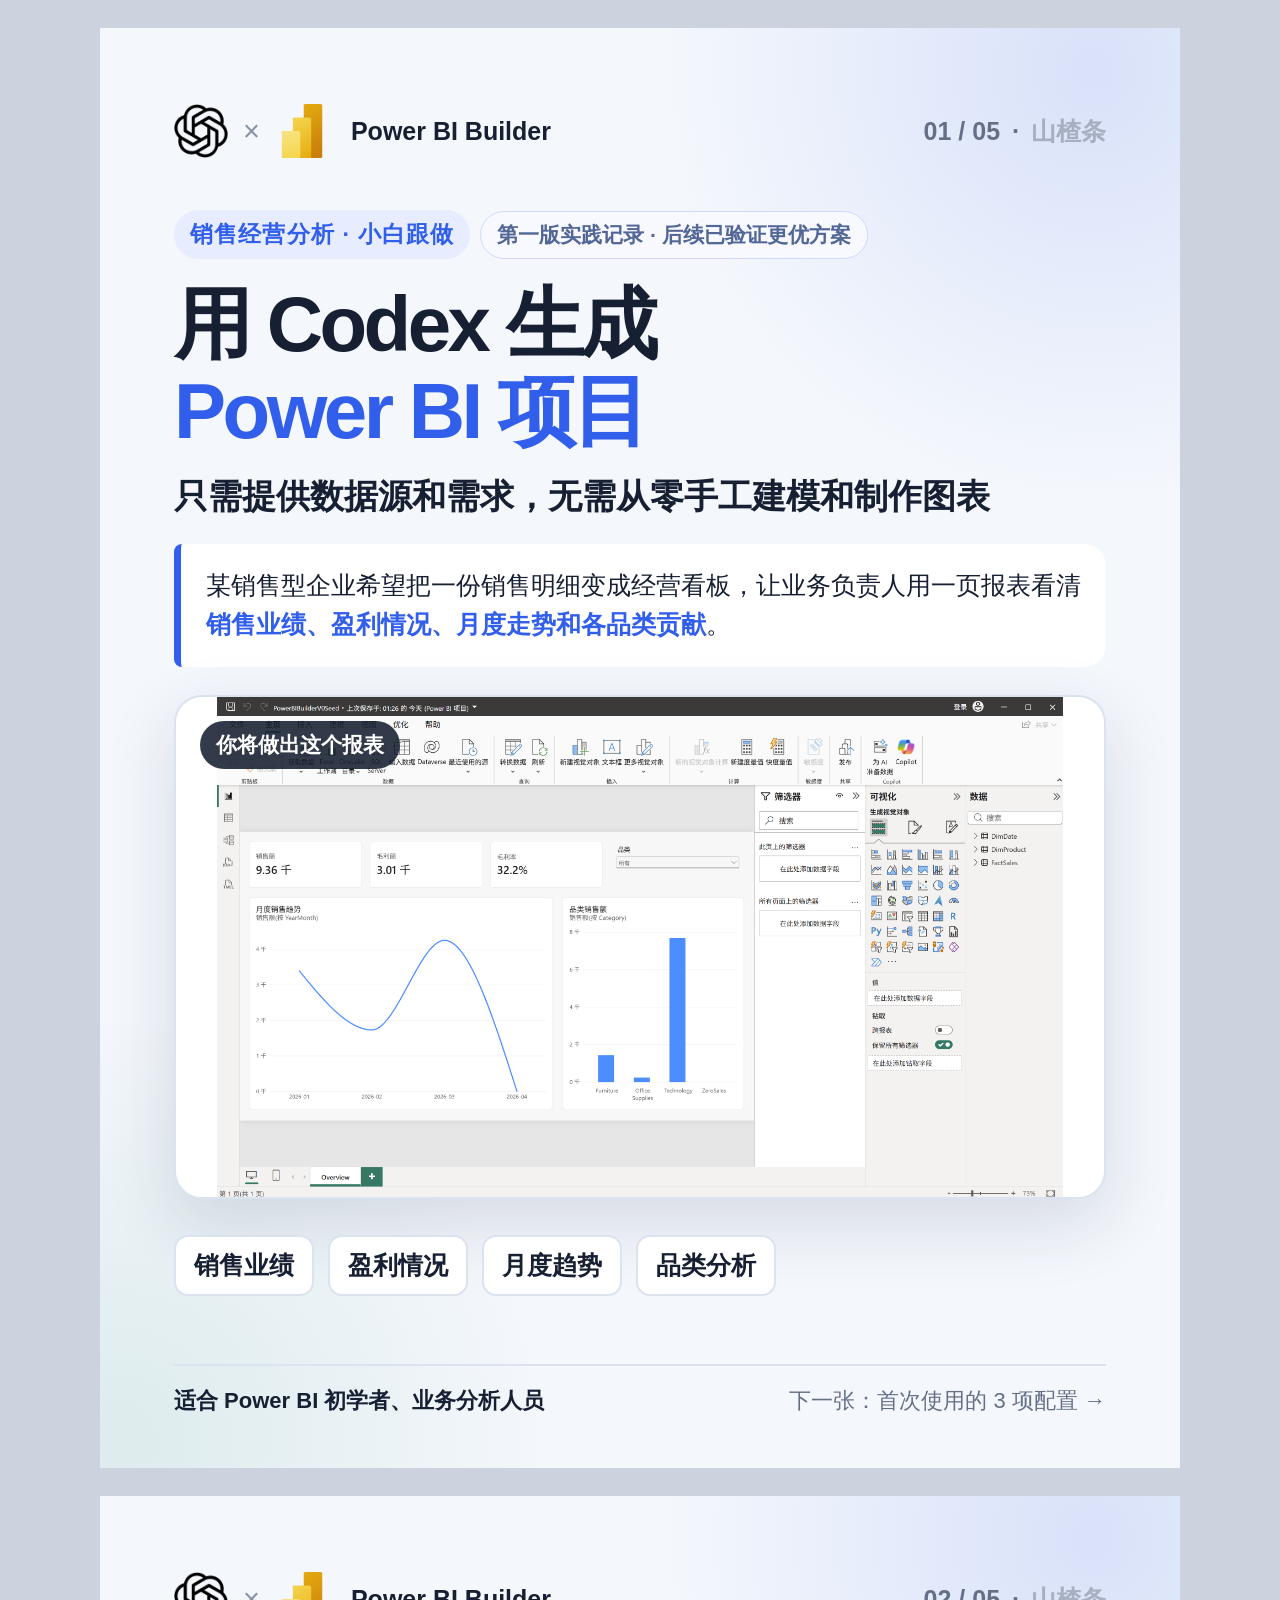
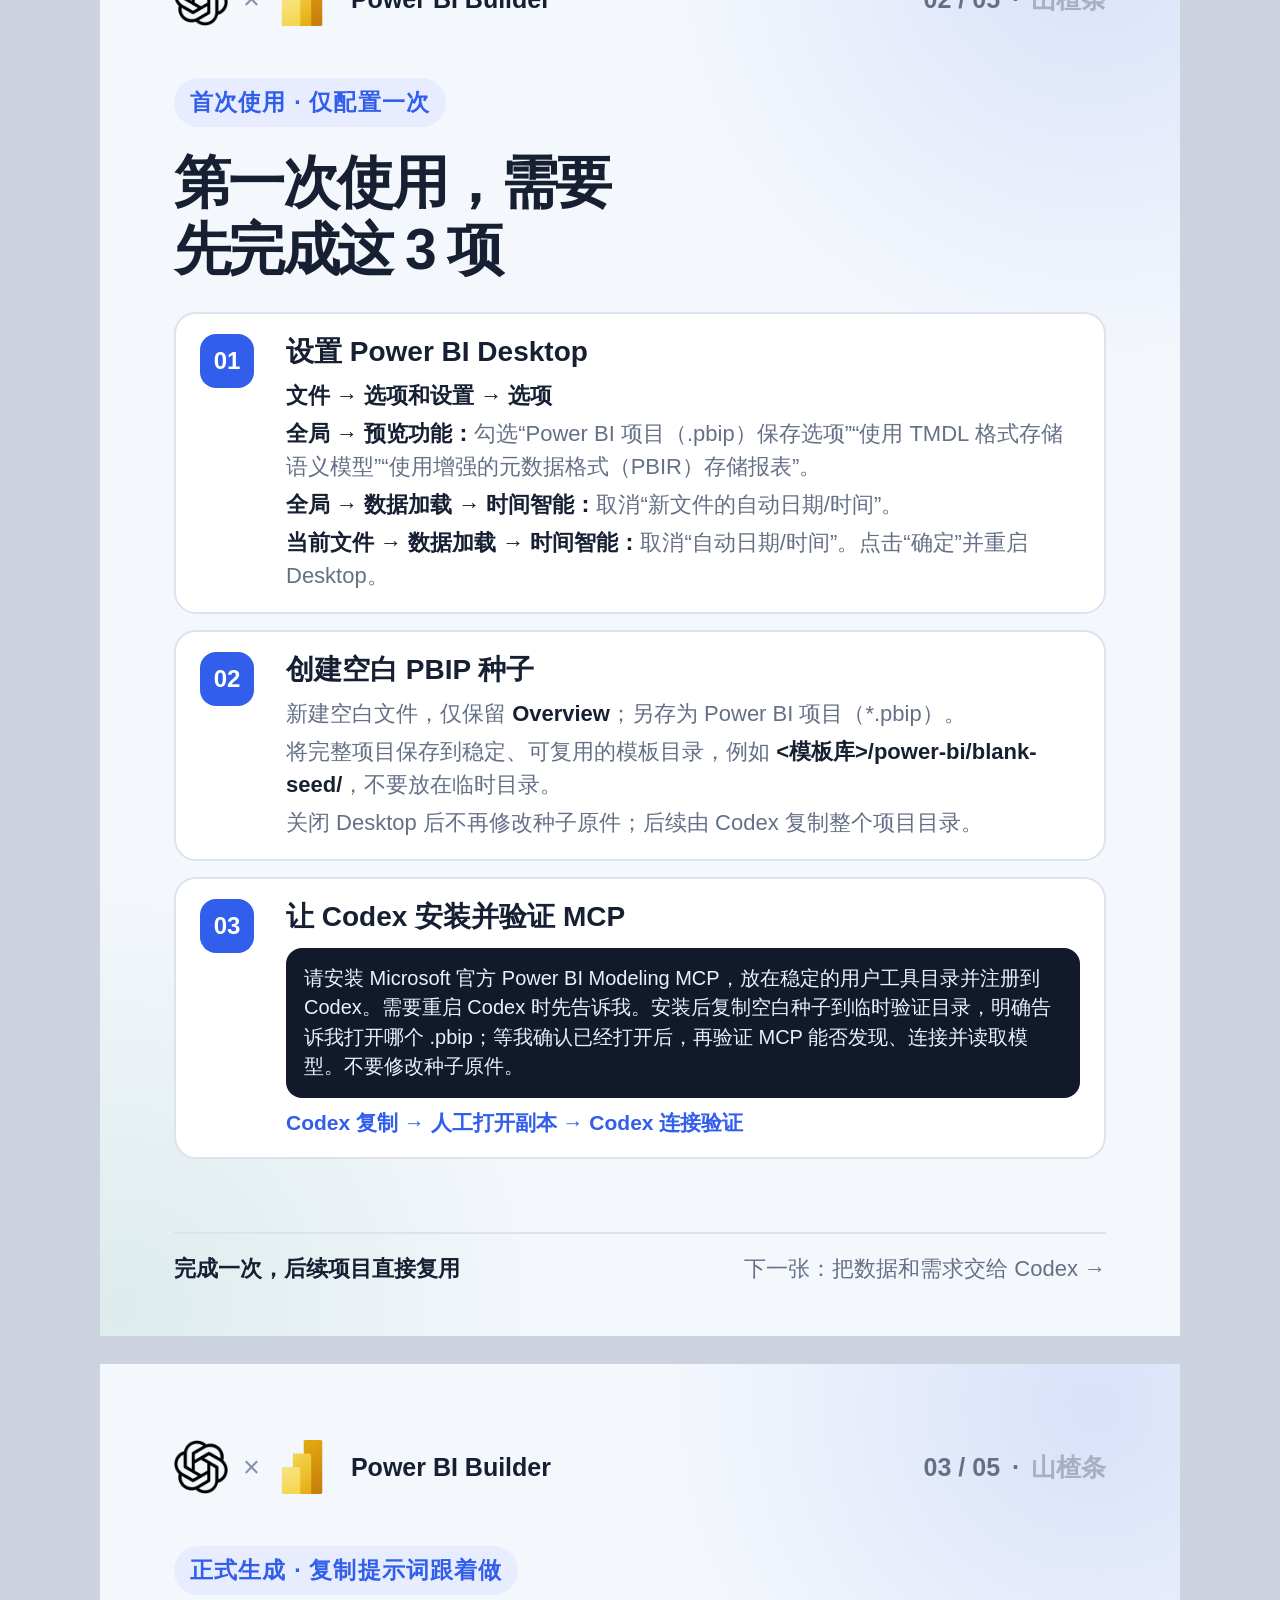
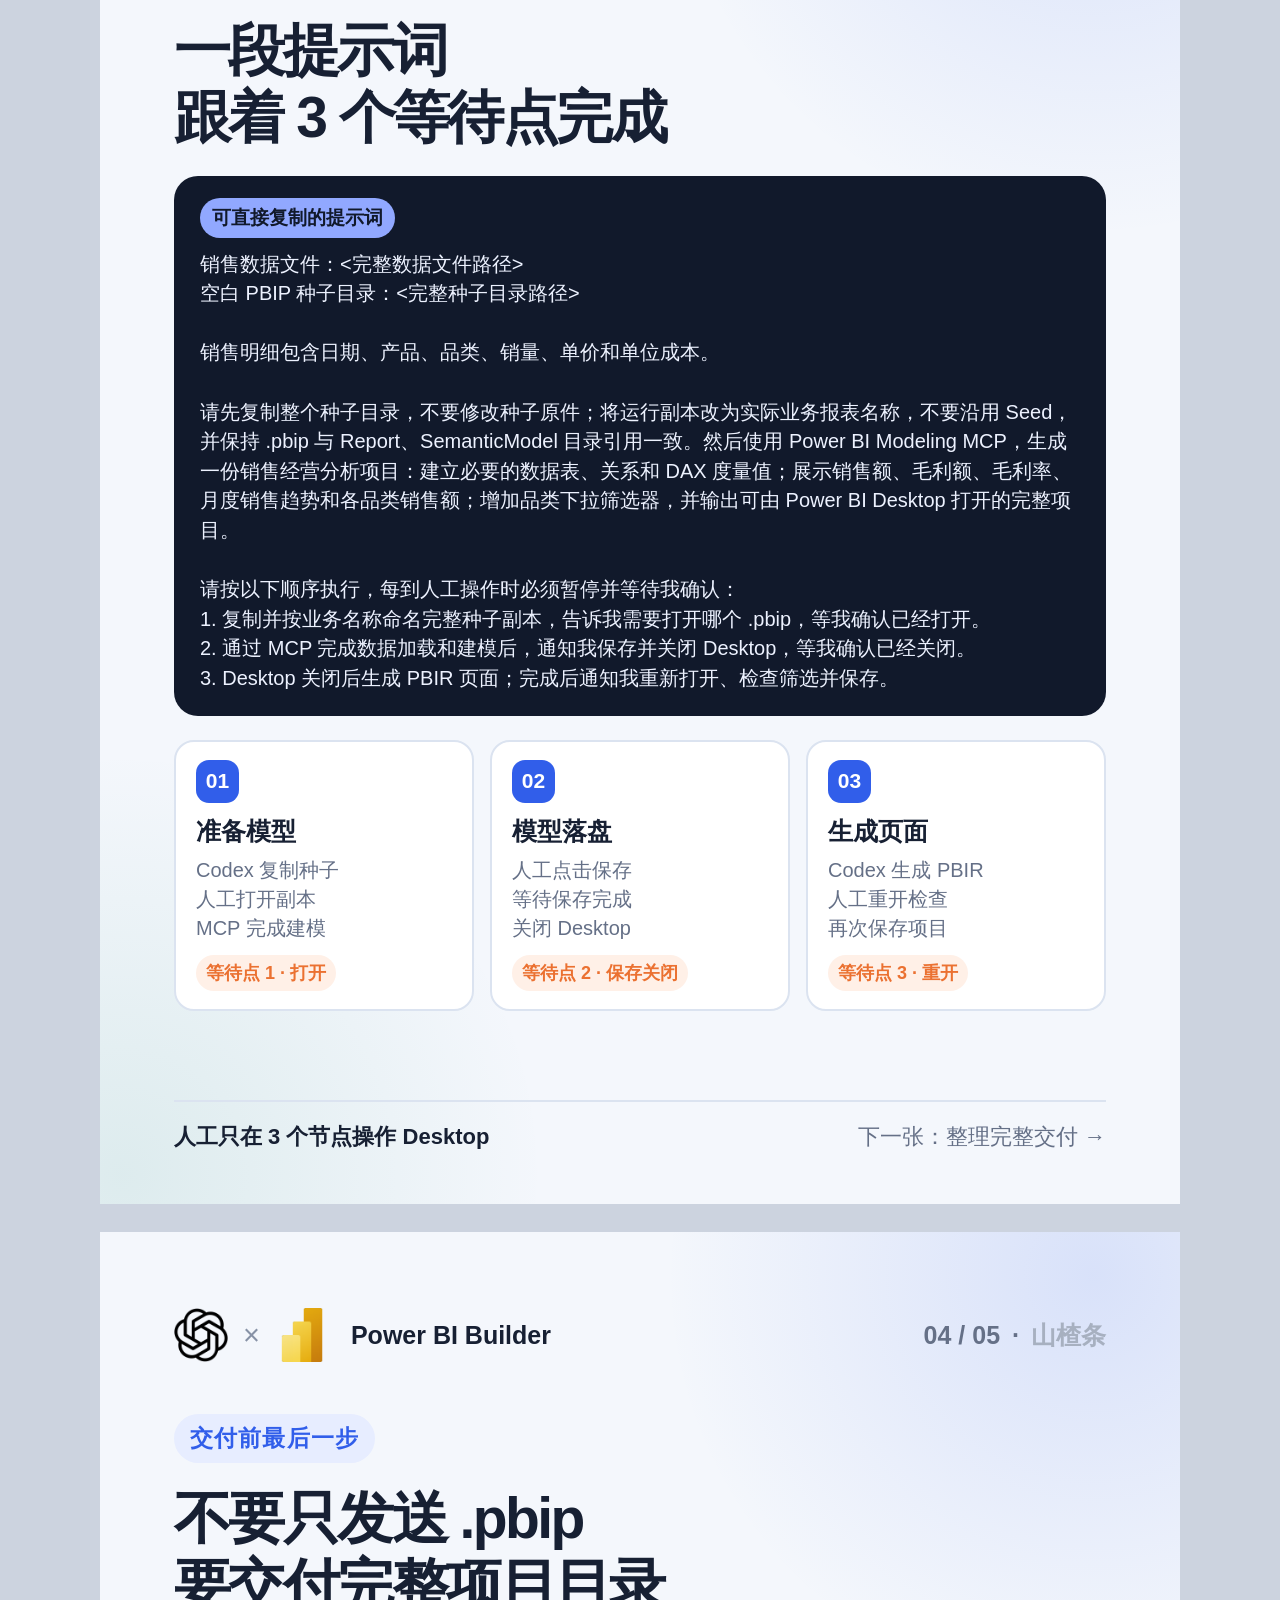
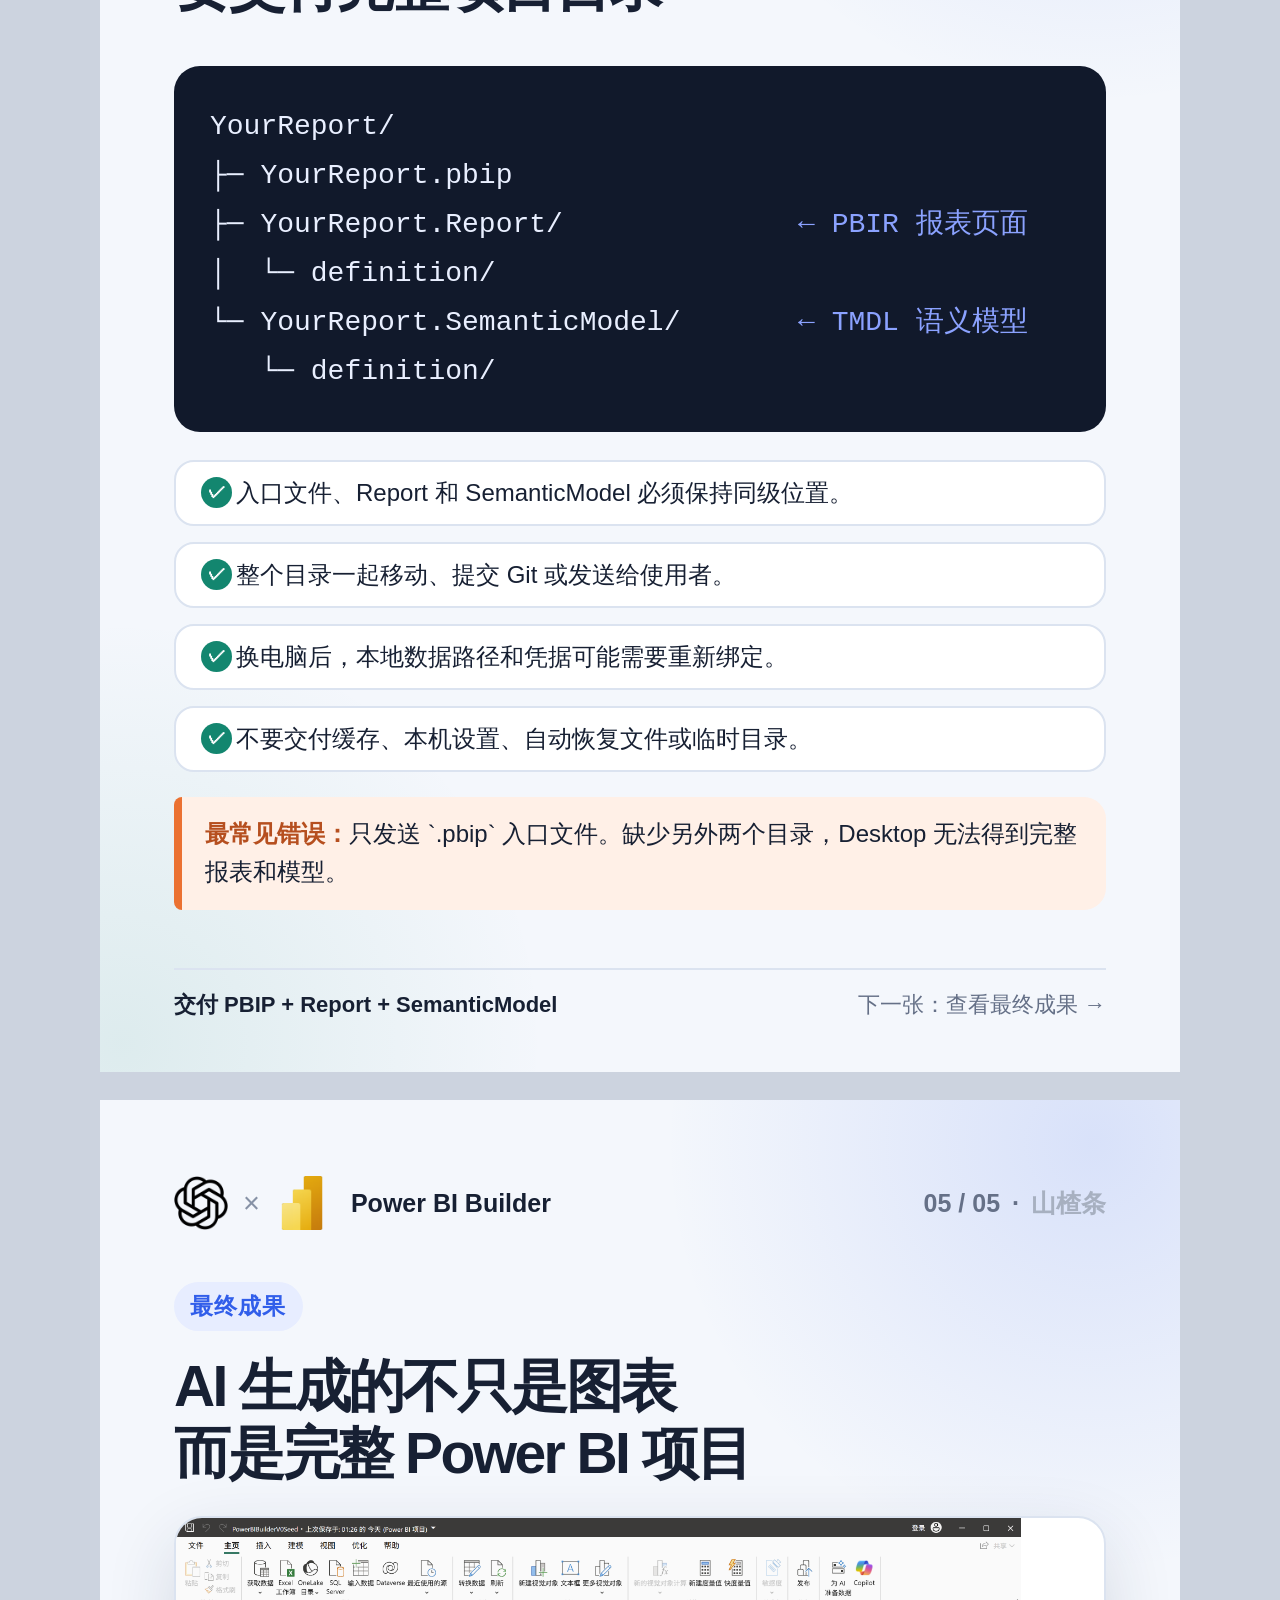
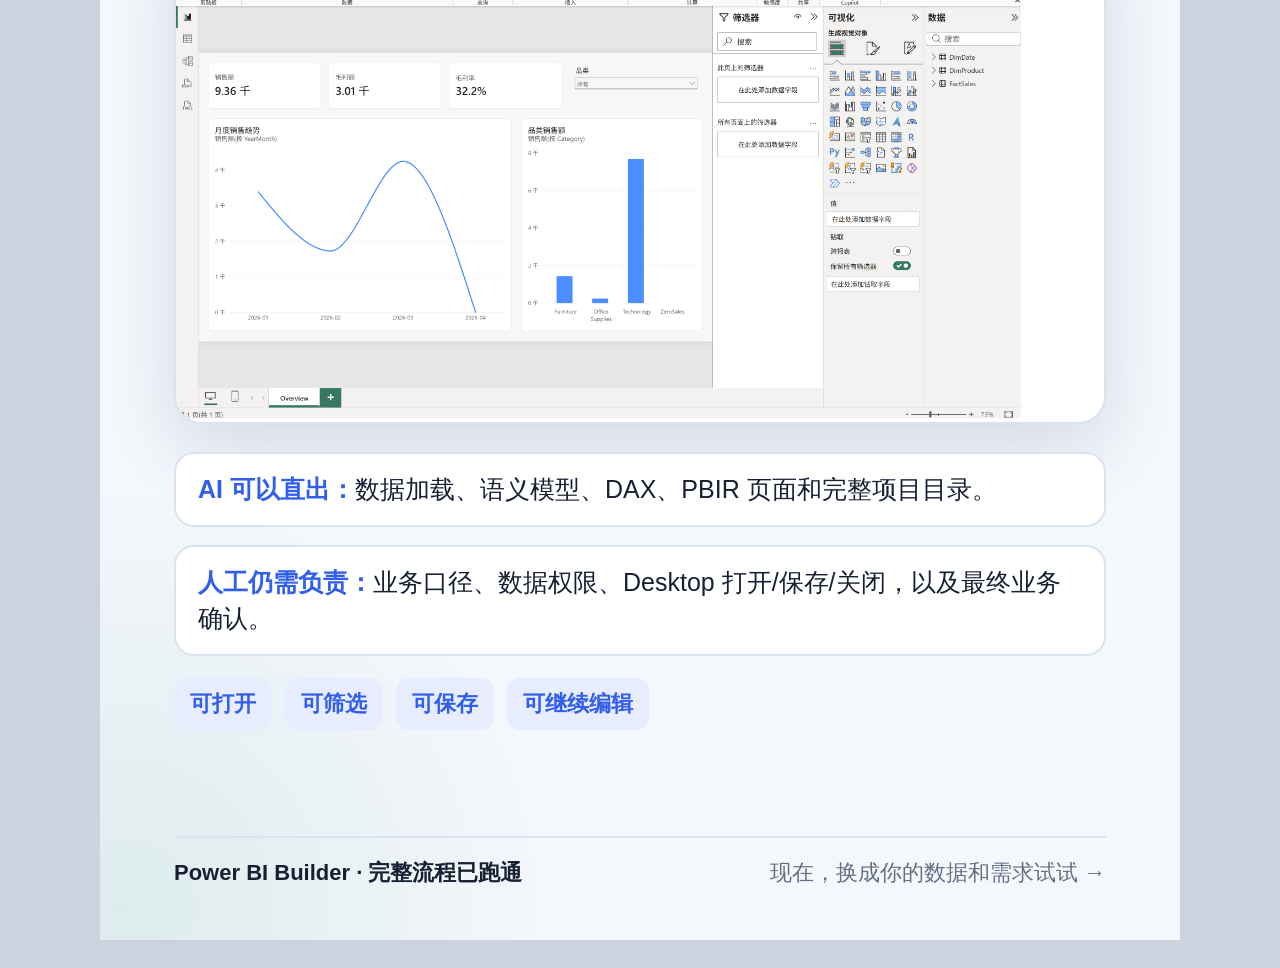
==== commit 5ac23d21: "docs: label first tutorial as initial practice" ====
--- a/tutorial/xhs/cards.html
+++ b/tutorial/xhs/cards.html
@@ -12,6 +12,7 @@
     .card::before{content:"";position:absolute;inset:0;background:radial-gradient(circle at 92% 3%,rgba(49,94,234,.14),transparent 25%),radial-gradient(circle at 2% 98%,rgba(19,134,111,.10),transparent 24%);pointer-events:none}
     .top{position:relative;display:flex;justify-content:space-between;align-items:center;margin-bottom:52px;font-size:25px;font-weight:800}
     .label{position:relative;display:inline-block;margin-bottom:22px;padding:9px 16px;border-radius:999px;color:var(--blue);background:#e7edff;font-size:23px;font-weight:800;letter-spacing:.05em}
+    .version-label{position:relative;display:inline-block;margin:0 0 22px 10px;padding:9px 16px;border:1px solid #cfdaff;border-radius:999px;color:#536797;background:#f7f9ff;font-size:21px;font-weight:800}
     h1,h2{position:relative;margin:0;letter-spacing:-.045em}h1{font-size:78px;line-height:1.12}h2{font-size:57px;line-height:1.18}h3{margin:0 0 13px;font-size:34px;line-height:1.3}.accent{color:var(--blue)}
     .footer{position:absolute;left:74px;right:74px;bottom:52px;display:flex;justify-content:space-between;padding-top:20px;border-top:2px solid var(--line);color:var(--muted);font-size:22px}.footer strong{color:var(--ink)}
     .chips{position:relative;display:flex;flex-wrap:wrap;gap:14px;margin-top:36px}.chip{padding:12px 18px;border-radius:14px;background:#fff;border:2px solid var(--line);font-size:25px;font-weight:700}
@@ -34,7 +35,7 @@
 <body>
   <section class="card" data-name="01-cover">
     <div class="top"><div class="tool-lockup" aria-label="Codex 与 Power BI"><img class="tool-icon" src="../assets/codex-app.png" alt="Codex"><span class="tool-x">×</span><img class="tool-icon" src="../assets/power-bi.png" alt="Power BI"><span class="tool-title">Power BI Builder</span></div><div class="author-meta"><span>01 / 05</span><span>·</span><strong>山楂条</strong></div></div>
-    <span class="label">销售经营分析 · 小白跟做</span>
+    <span class="label">销售经营分析 · 小白跟做</span><span class="version-label">第一版实践记录 · 后续已验证更优方案</span>
     <h1>用 Codex 生成<br><span class="accent">Power BI 项目</span></h1>
     <p class="cover-subtitle">只需提供数据源和需求，无需从零手工建模和制作图表</p>
     <div class="case-brief">某销售型企业希望把一份销售明细变成经营看板，让业务负责人用一页报表看清<strong>销售业绩、盈利情况、月度走势和各品类贡献</strong>。</div>
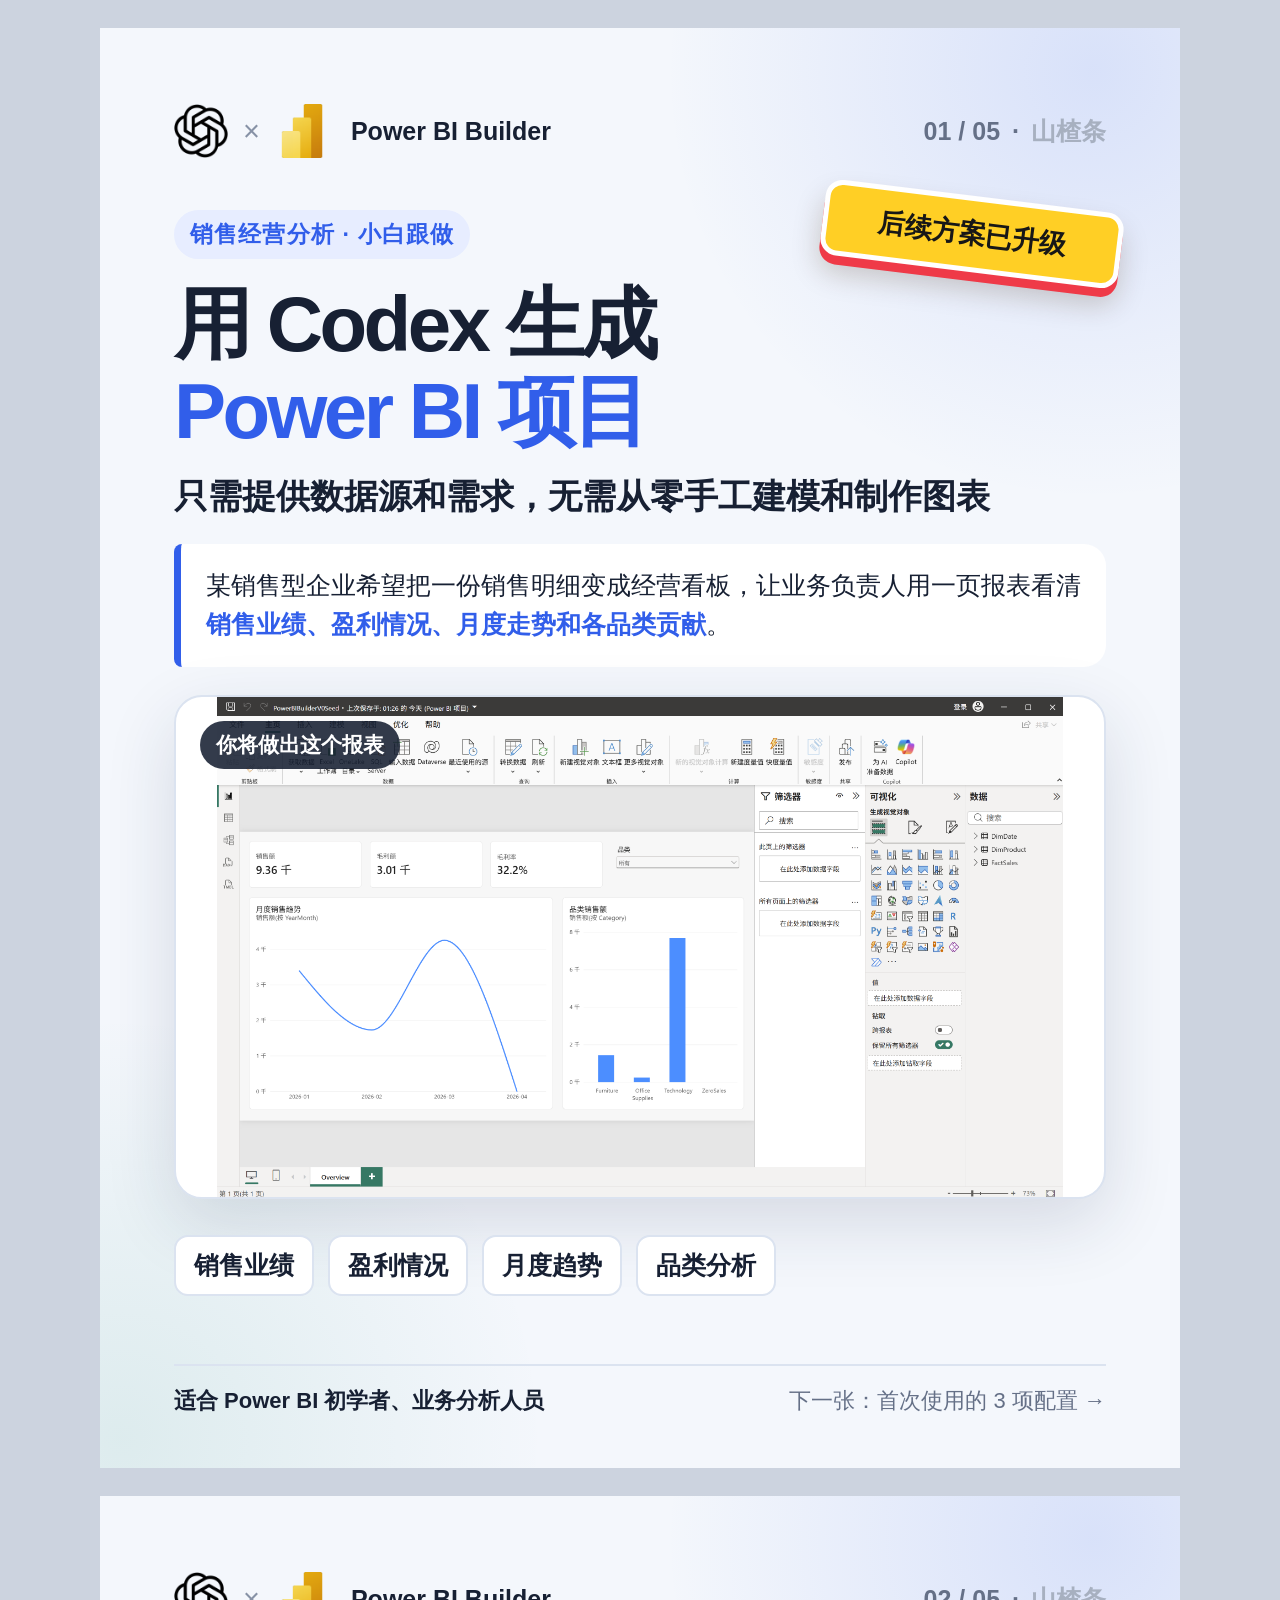
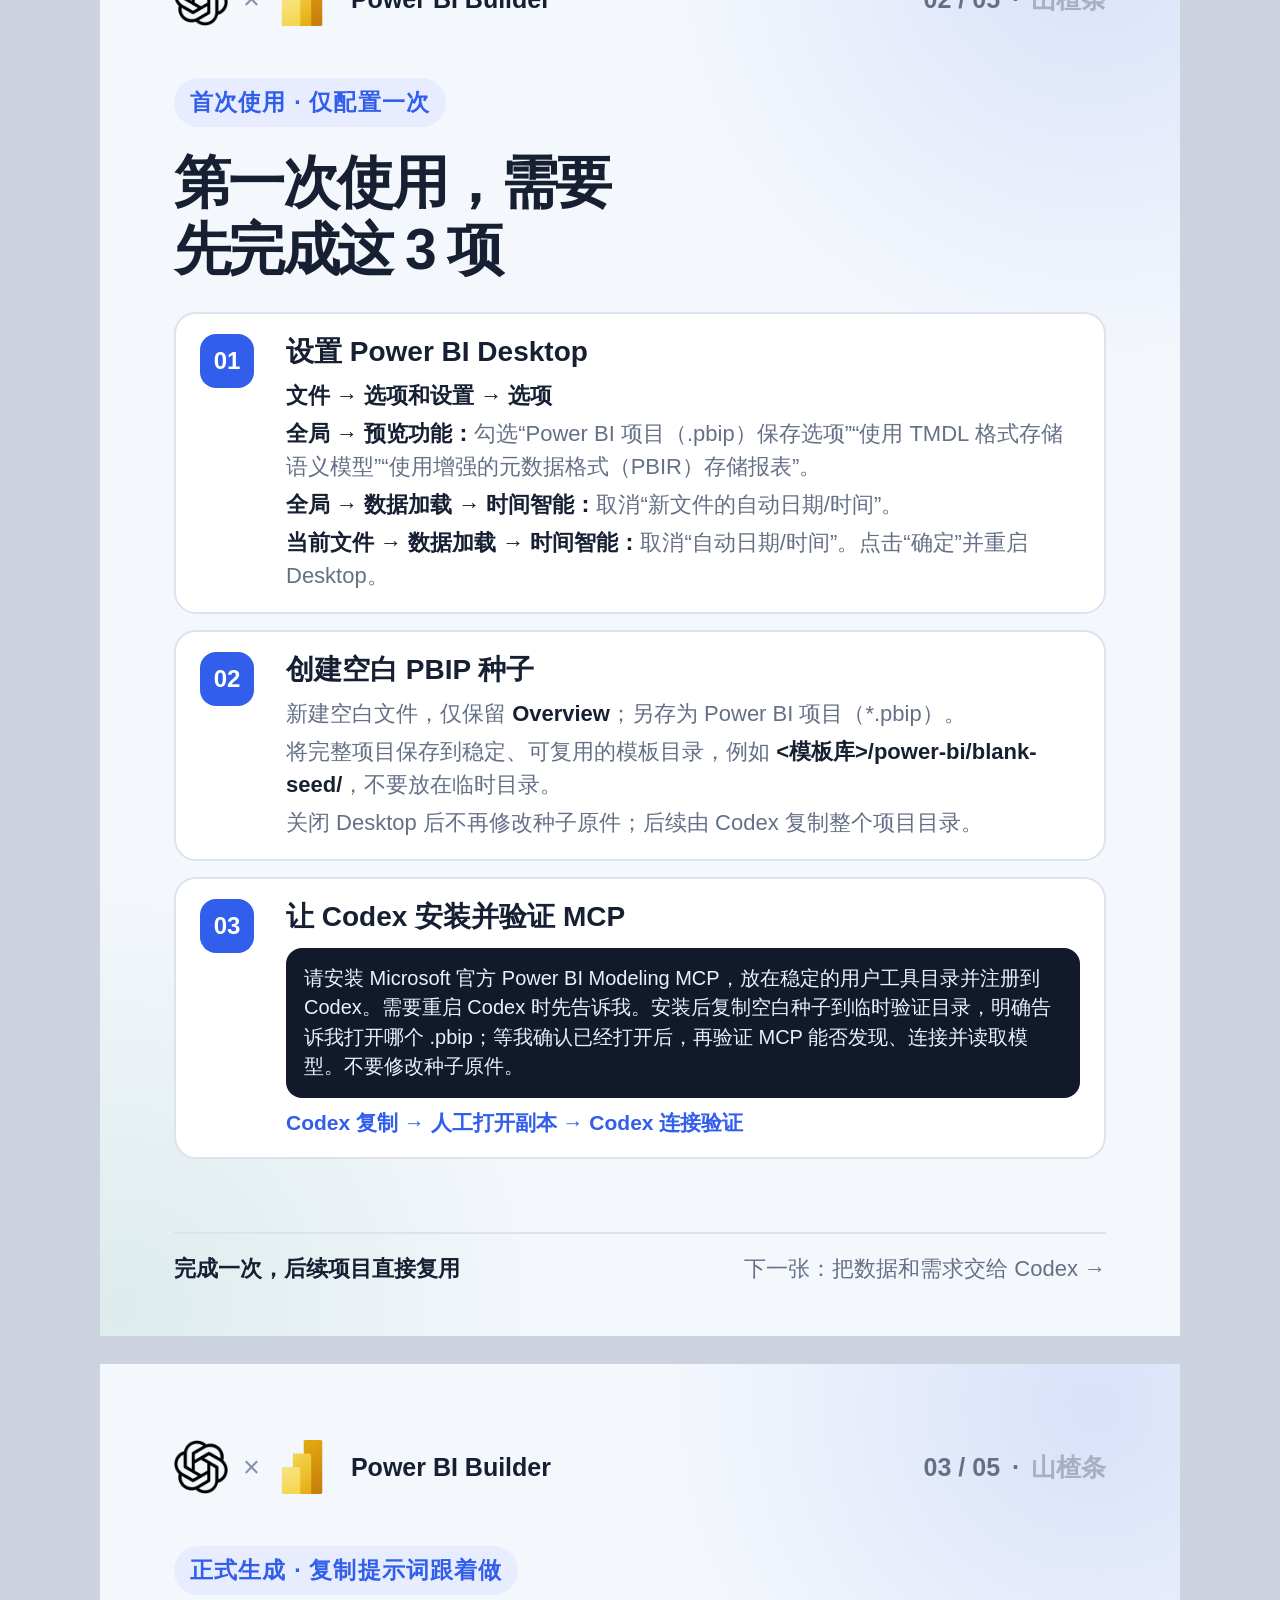
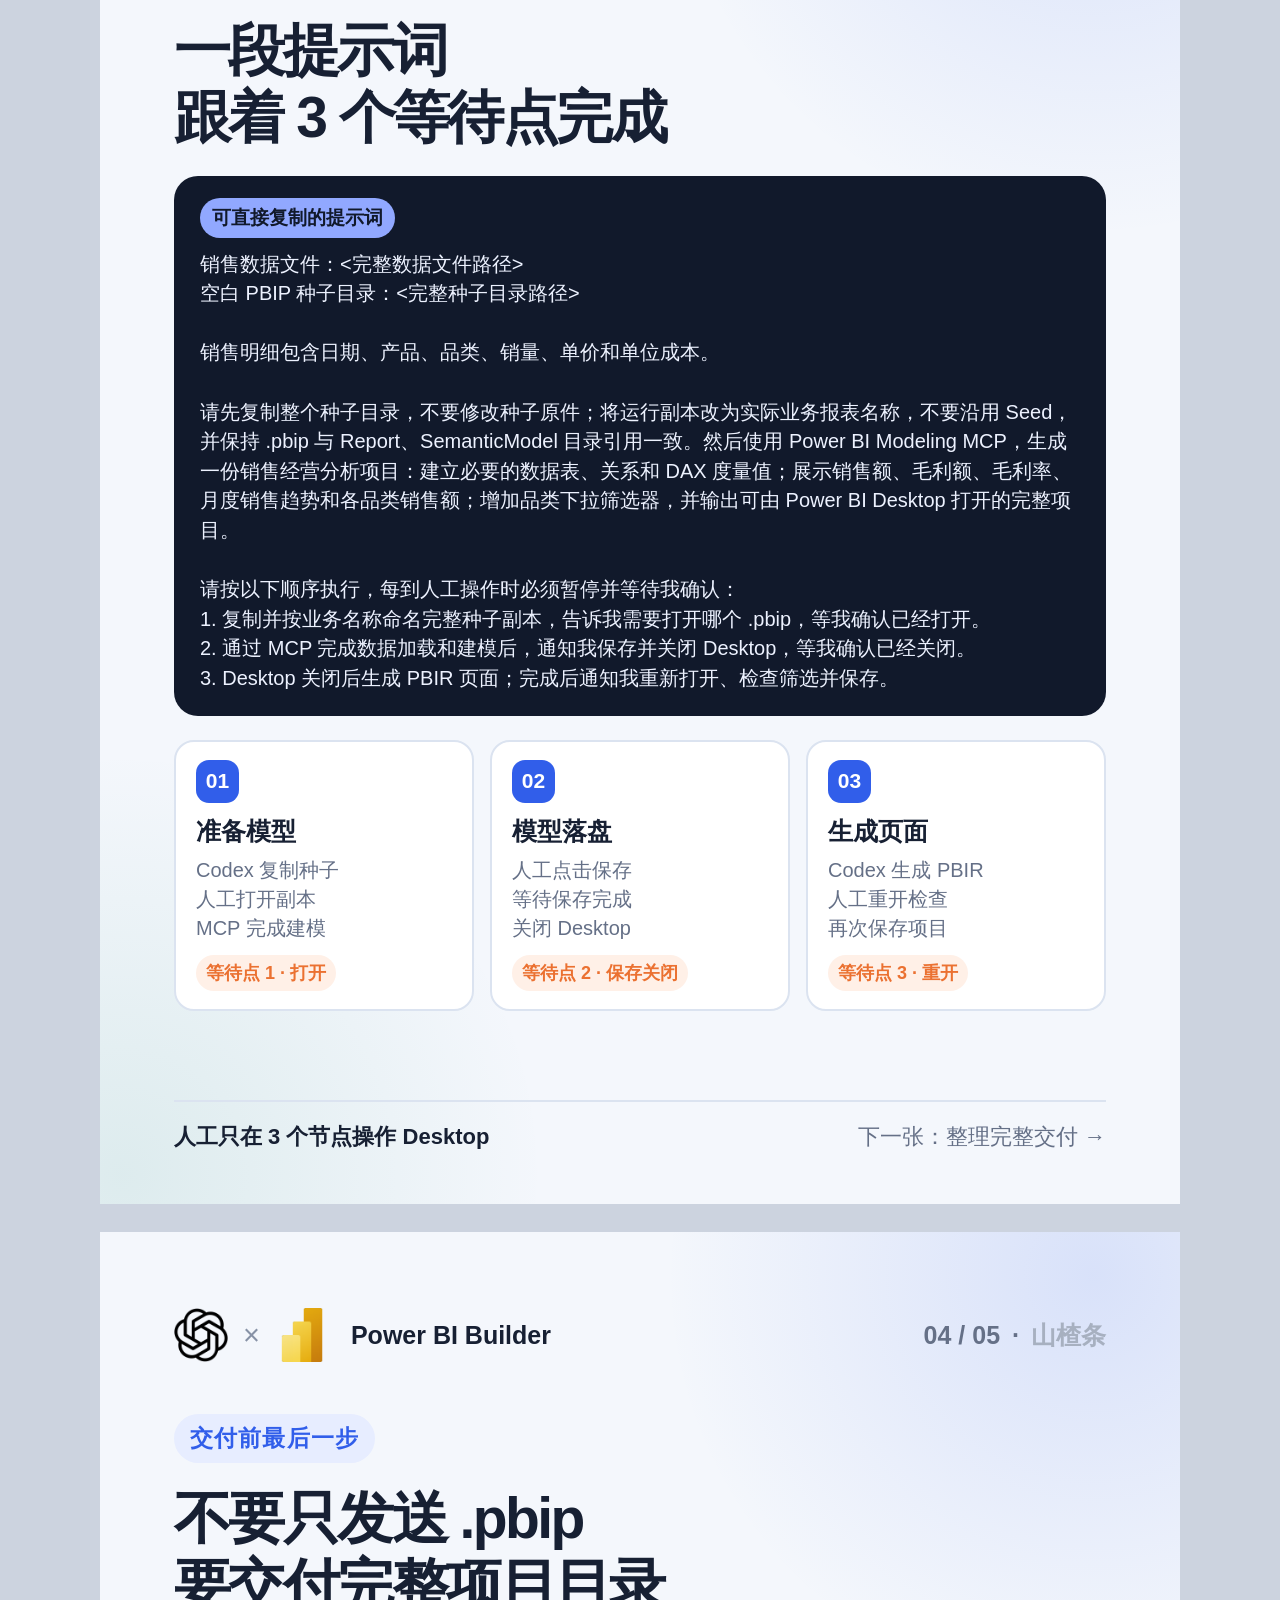
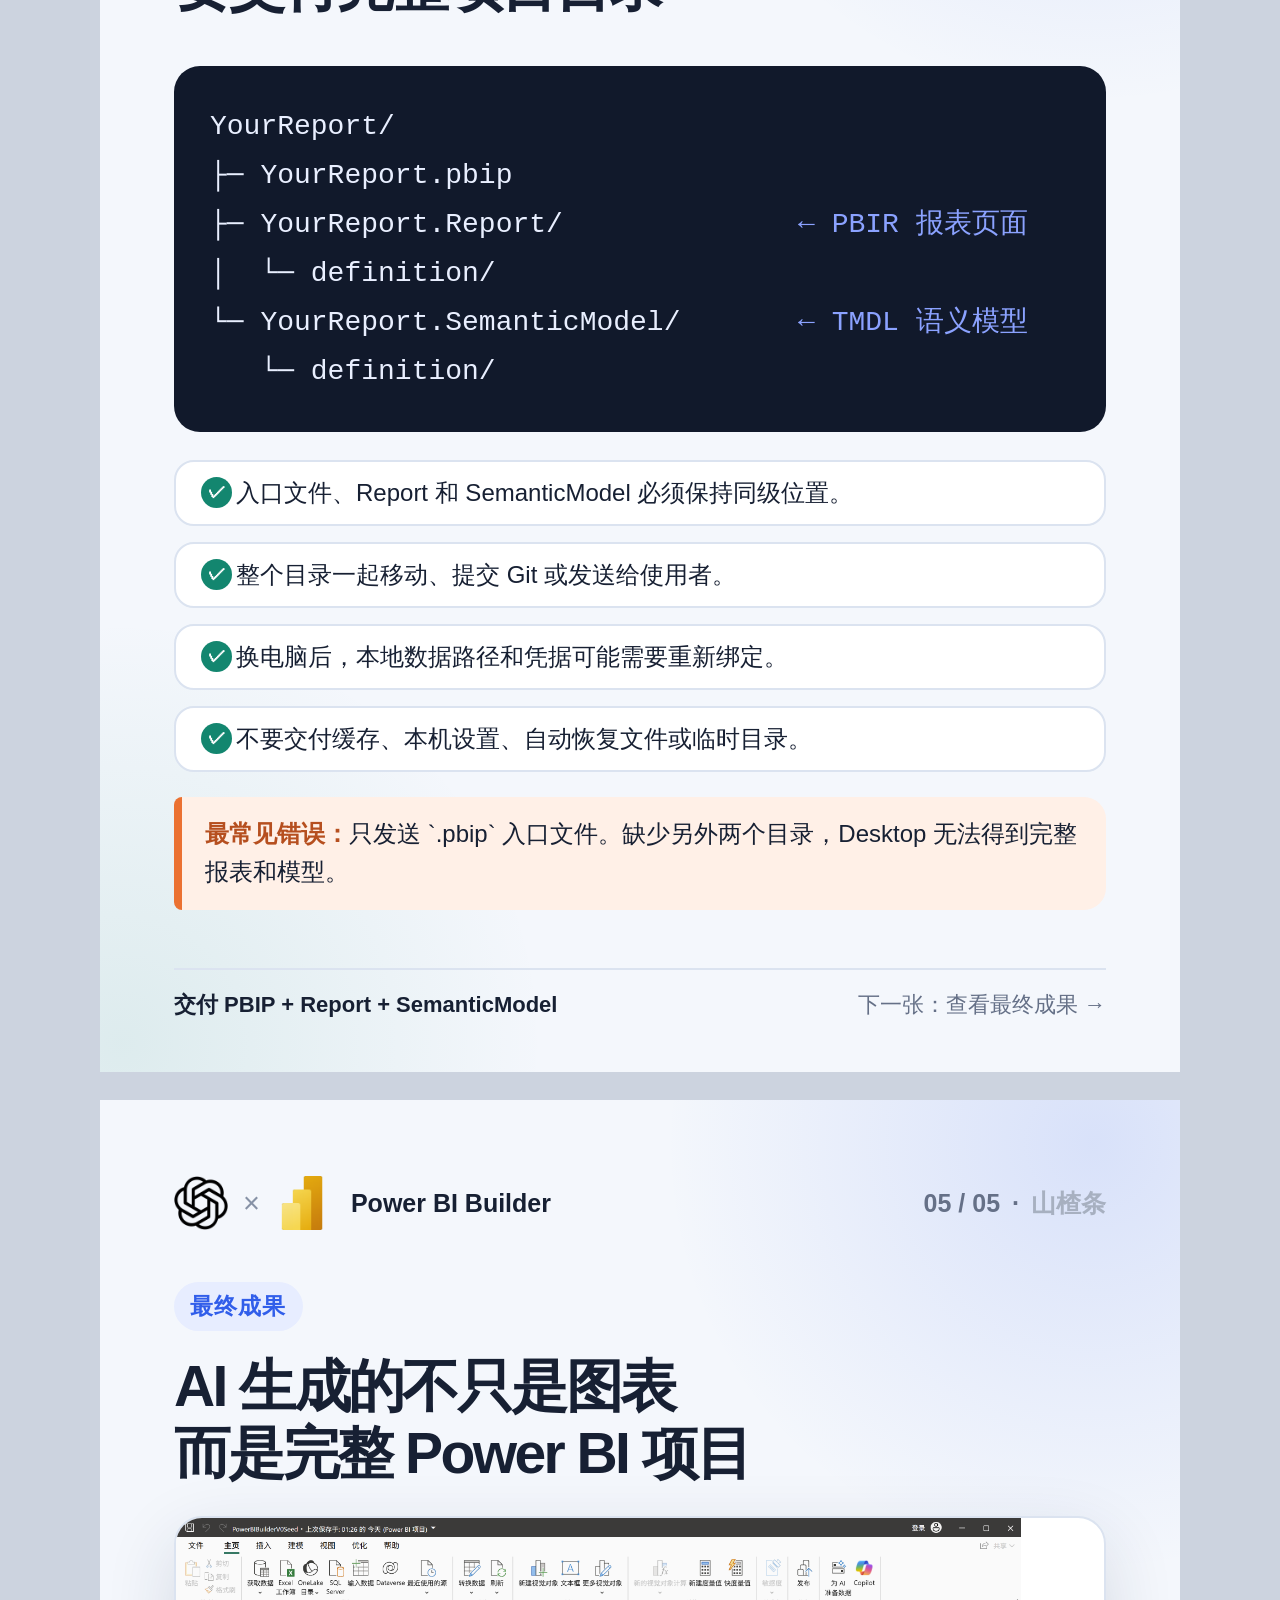
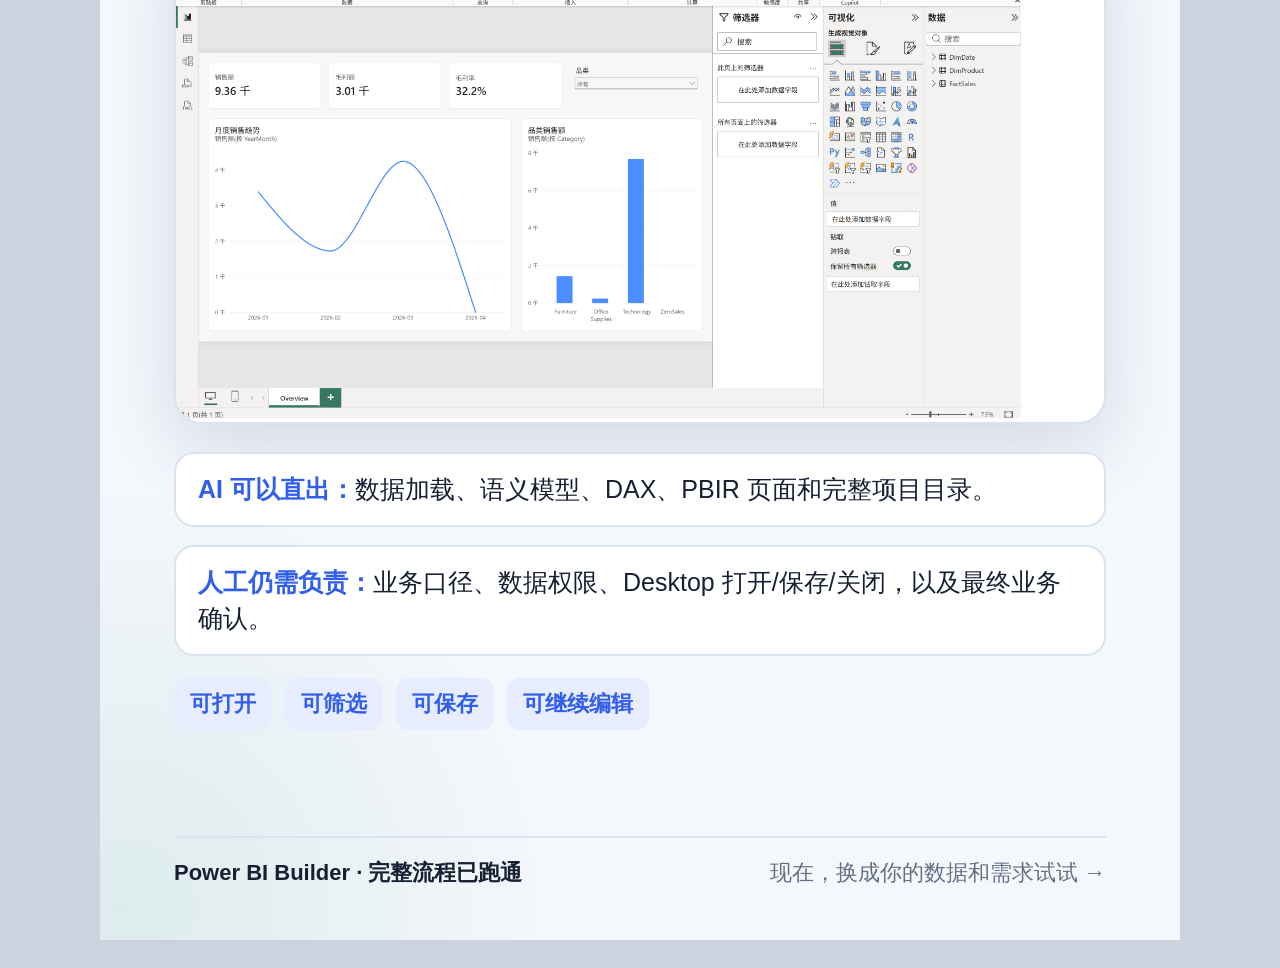
==== commit 8ea54d48: "docs: highlight upgraded tutorial path on cover" ====
--- a/tutorial/xhs/cards.html
+++ b/tutorial/xhs/cards.html
@@ -12,7 +12,7 @@
     .card::before{content:"";position:absolute;inset:0;background:radial-gradient(circle at 92% 3%,rgba(49,94,234,.14),transparent 25%),radial-gradient(circle at 2% 98%,rgba(19,134,111,.10),transparent 24%);pointer-events:none}
     .top{position:relative;display:flex;justify-content:space-between;align-items:center;margin-bottom:52px;font-size:25px;font-weight:800}
     .label{position:relative;display:inline-block;margin-bottom:22px;padding:9px 16px;border-radius:999px;color:var(--blue);background:#e7edff;font-size:23px;font-weight:800;letter-spacing:.05em}
-    .version-label{position:relative;display:inline-block;margin:0 0 22px 10px;padding:9px 16px;border:1px solid #cfdaff;border-radius:999px;color:#536797;background:#f7f9ff;font-size:21px;font-weight:800}
+    .cover-sticker{position:absolute;right:58px;top:168px;z-index:2;width:300px;padding:17px 20px;transform:rotate(7deg);border:5px solid #fff;border-radius:17px;color:#171717;background:#ffcf25;box-shadow:0 9px 0 #ef3a48,0 17px 28px rgba(67,42,8,.22);font-size:27px;font-weight:1000;line-height:1.2;text-align:center}
     h1,h2{position:relative;margin:0;letter-spacing:-.045em}h1{font-size:78px;line-height:1.12}h2{font-size:57px;line-height:1.18}h3{margin:0 0 13px;font-size:34px;line-height:1.3}.accent{color:var(--blue)}
     .footer{position:absolute;left:74px;right:74px;bottom:52px;display:flex;justify-content:space-between;padding-top:20px;border-top:2px solid var(--line);color:var(--muted);font-size:22px}.footer strong{color:var(--ink)}
     .chips{position:relative;display:flex;flex-wrap:wrap;gap:14px;margin-top:36px}.chip{padding:12px 18px;border-radius:14px;background:#fff;border:2px solid var(--line);font-size:25px;font-weight:700}
@@ -35,7 +35,7 @@
 <body>
   <section class="card" data-name="01-cover">
     <div class="top"><div class="tool-lockup" aria-label="Codex 与 Power BI"><img class="tool-icon" src="../assets/codex-app.png" alt="Codex"><span class="tool-x">×</span><img class="tool-icon" src="../assets/power-bi.png" alt="Power BI"><span class="tool-title">Power BI Builder</span></div><div class="author-meta"><span>01 / 05</span><span>·</span><strong>山楂条</strong></div></div>
-    <span class="label">销售经营分析 · 小白跟做</span><span class="version-label">第一版实践记录 · 后续已验证更优方案</span>
+    <span class="label">销售经营分析 · 小白跟做</span><span class="cover-sticker">后续方案已升级</span>
     <h1>用 Codex 生成<br><span class="accent">Power BI 项目</span></h1>
     <p class="cover-subtitle">只需提供数据源和需求，无需从零手工建模和制作图表</p>
     <div class="case-brief">某销售型企业希望把一份销售明细变成经营看板，让业务负责人用一页报表看清<strong>销售业绩、盈利情况、月度走势和各品类贡献</strong>。</div>
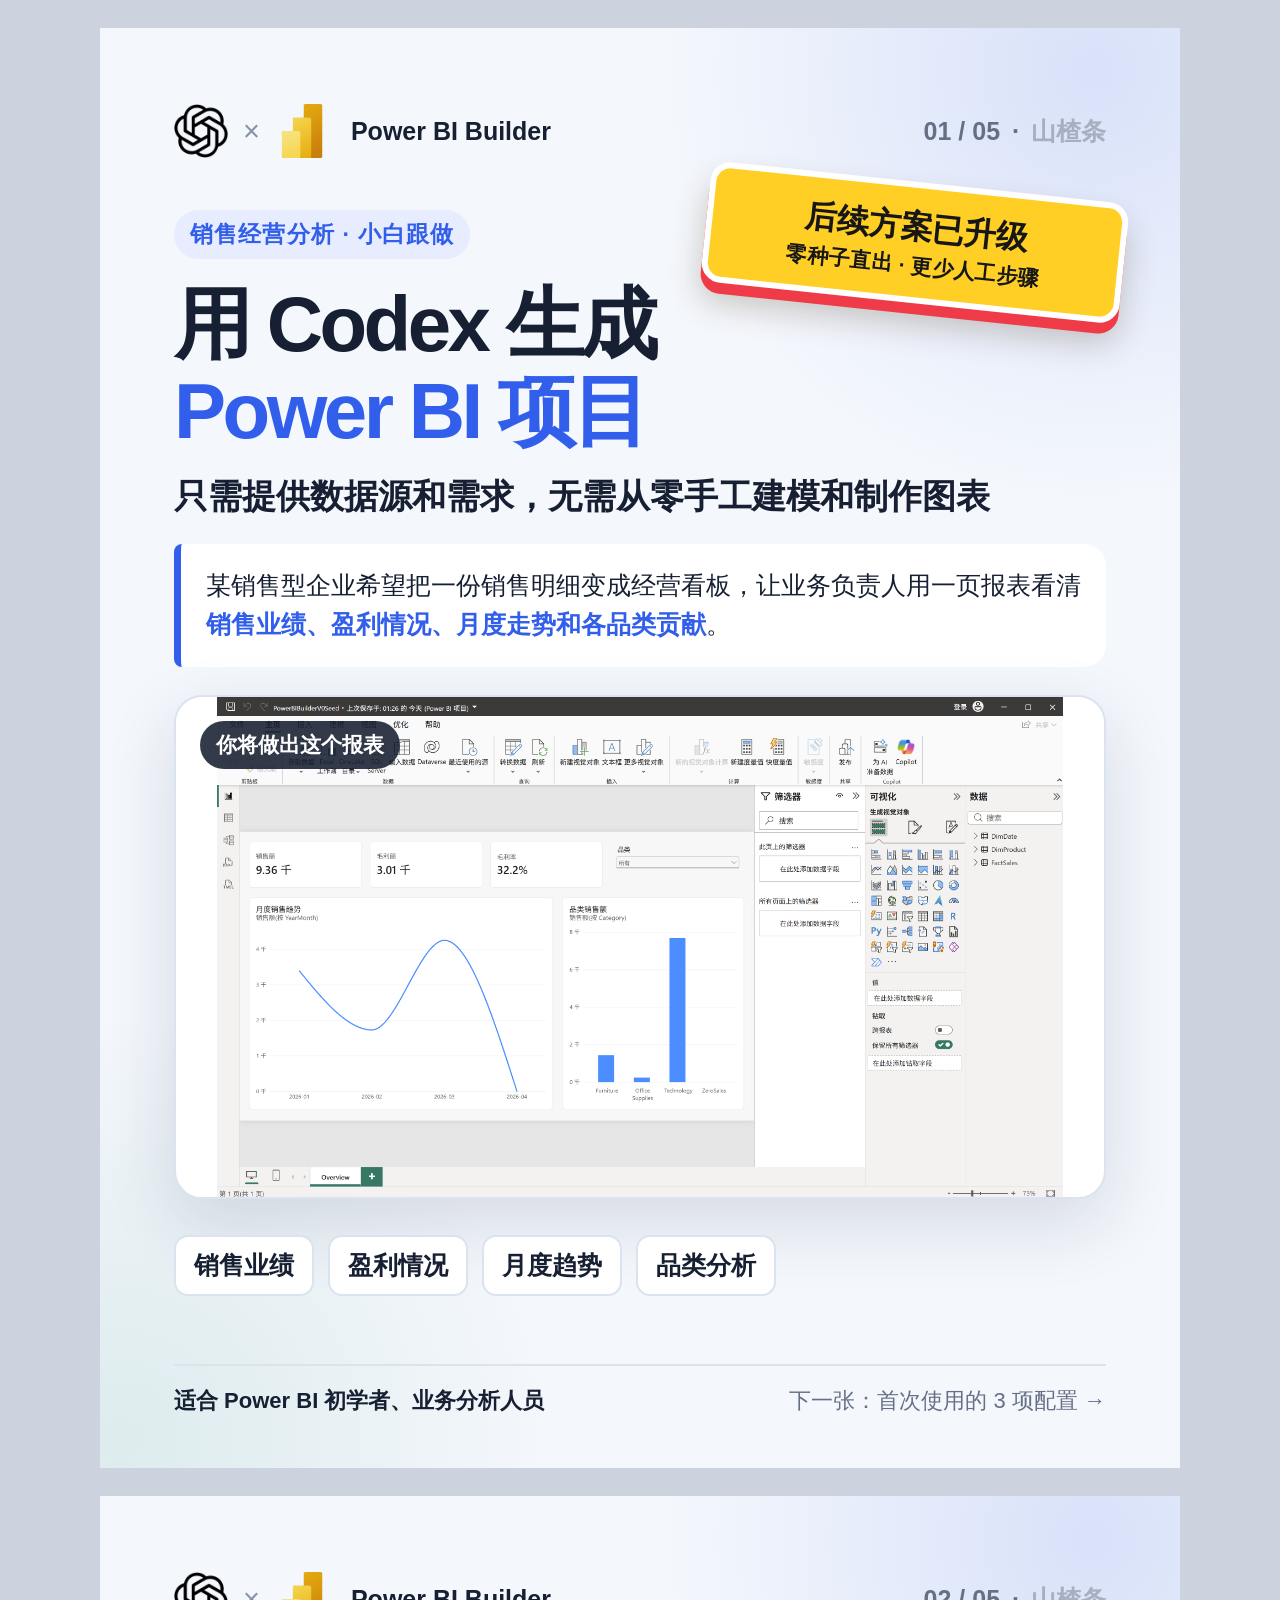
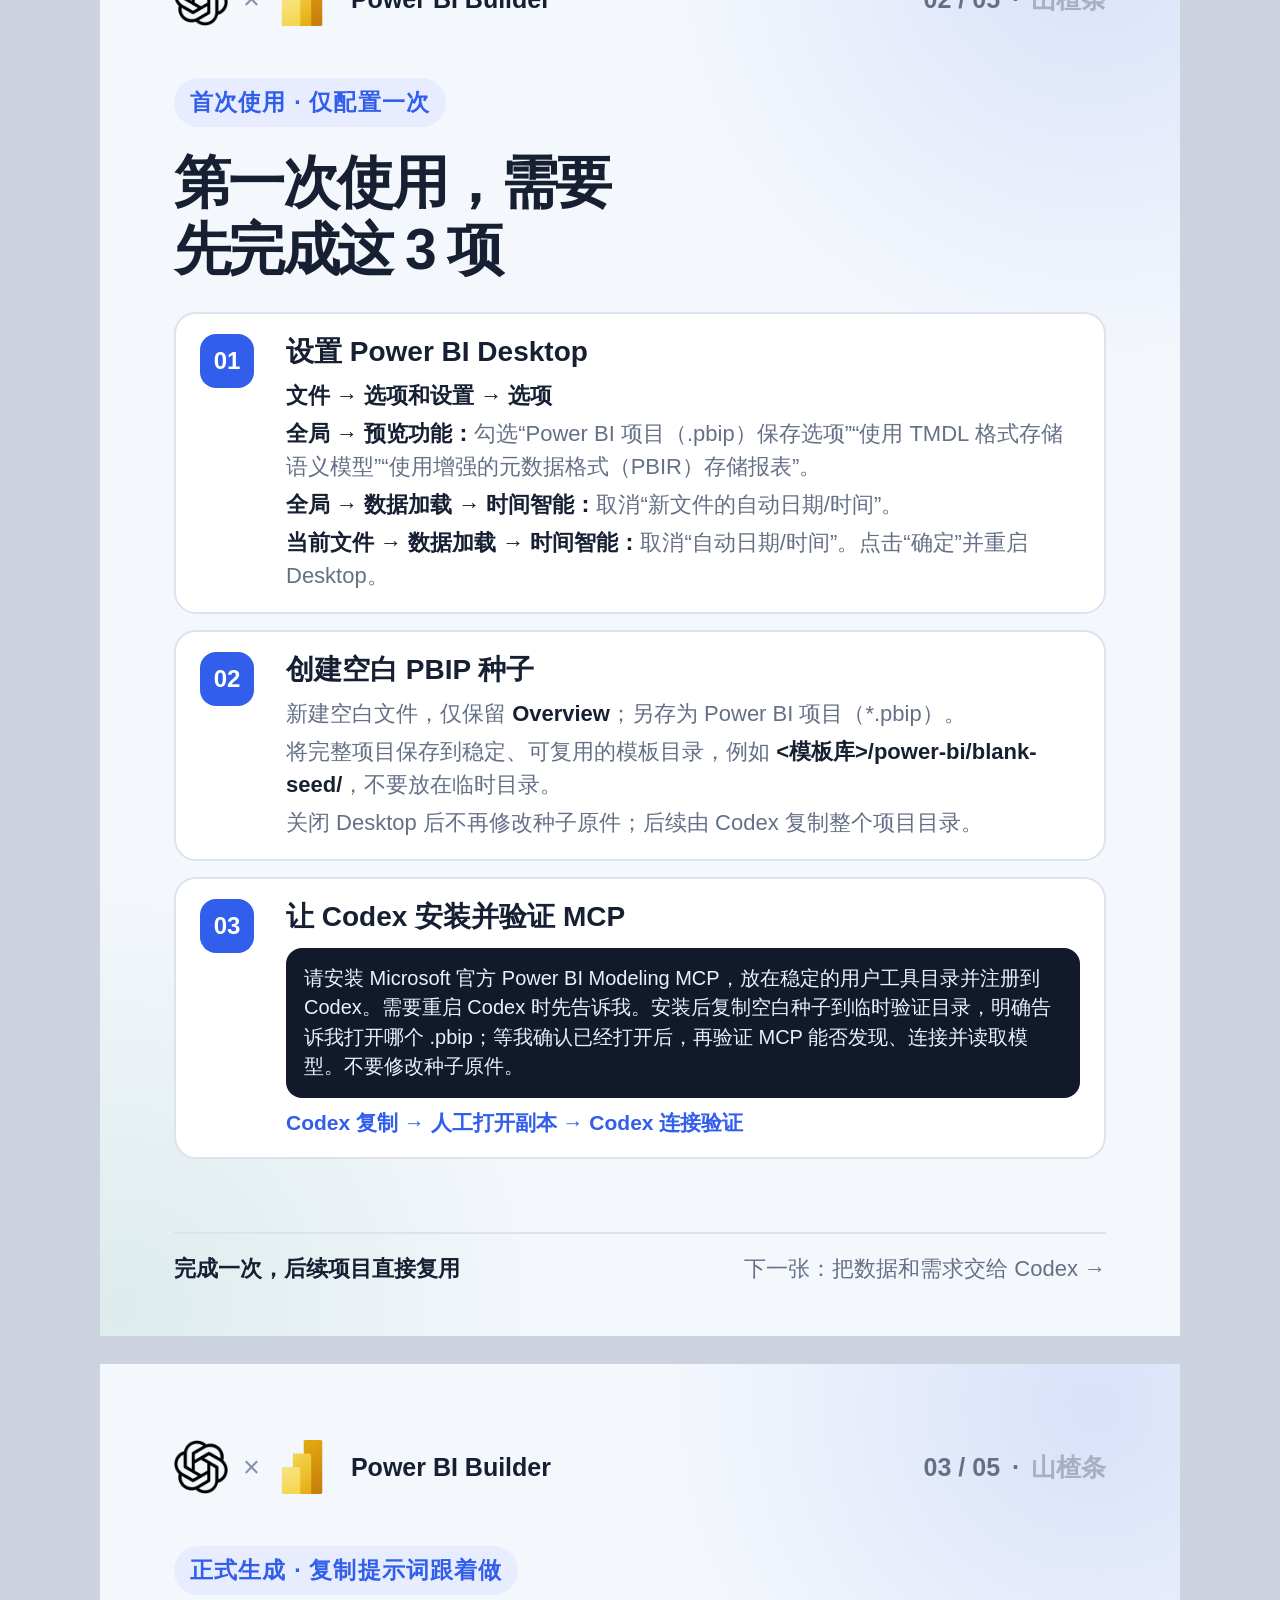
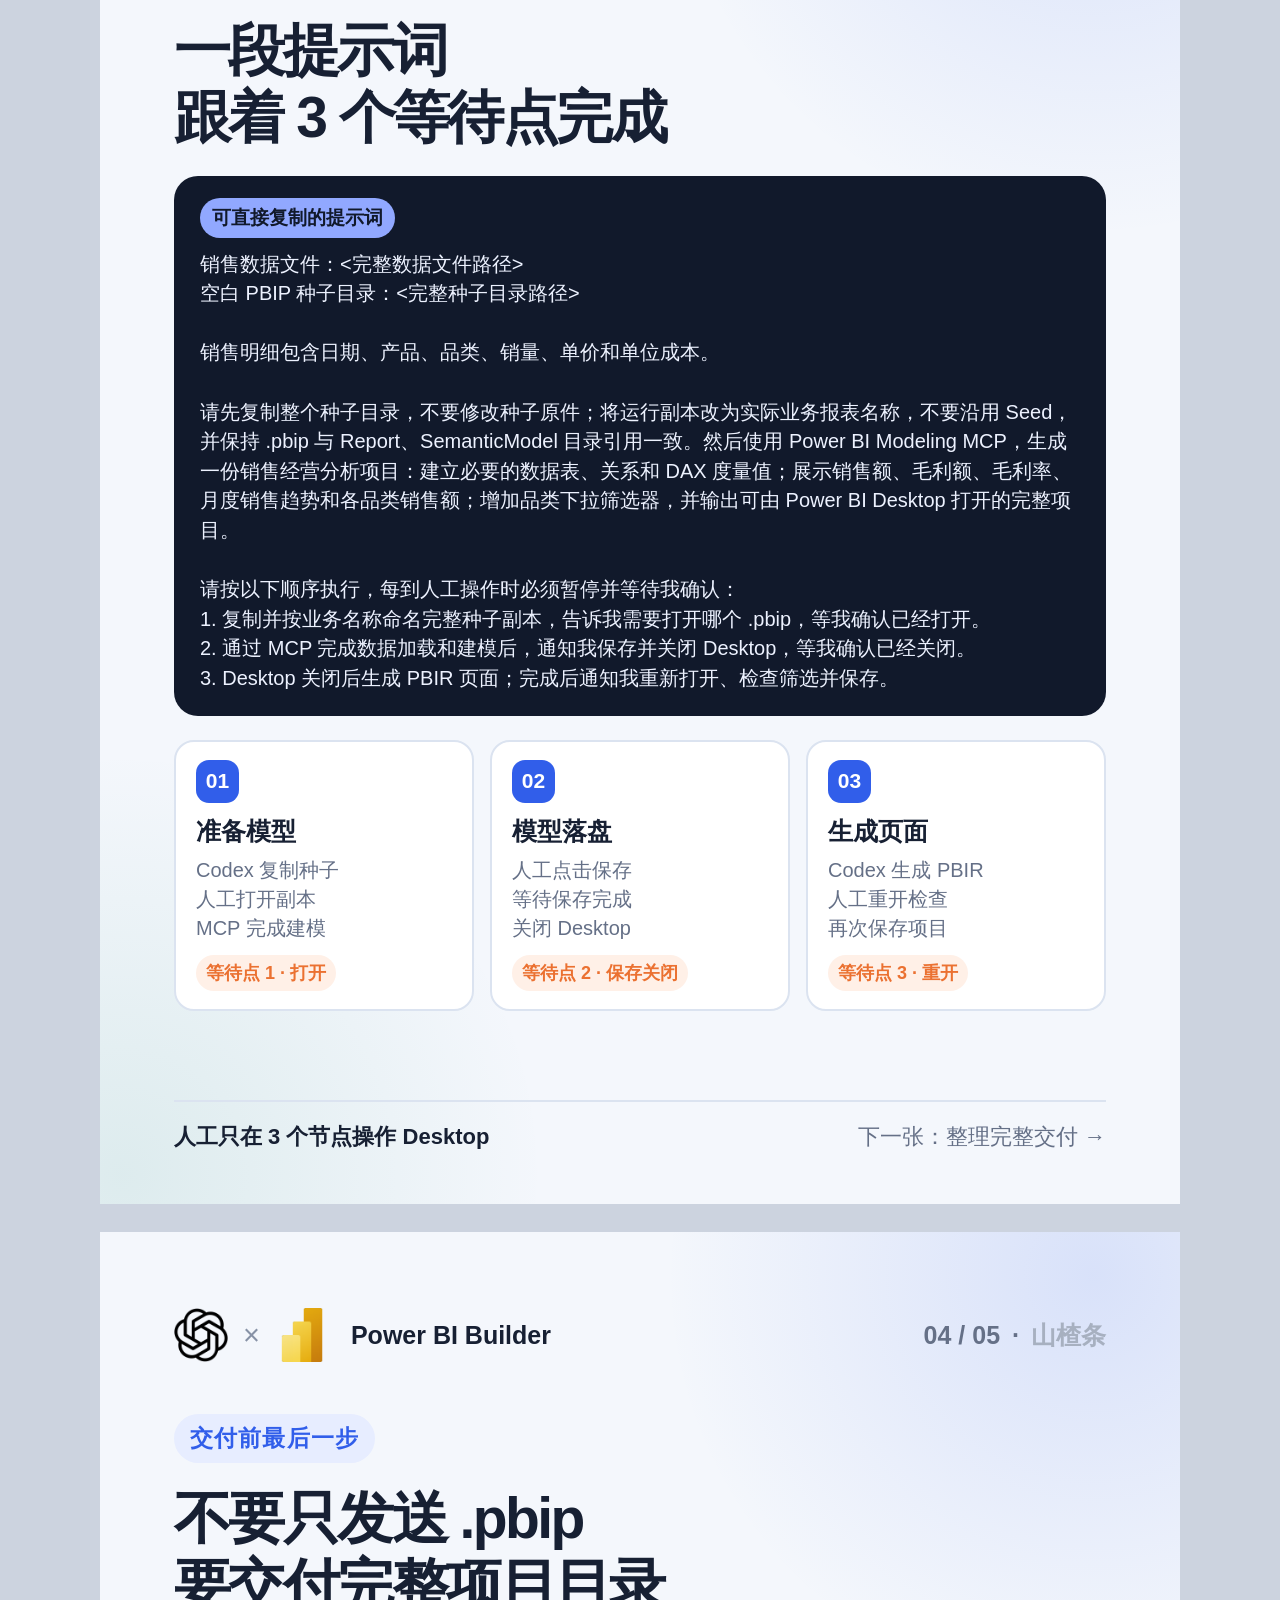
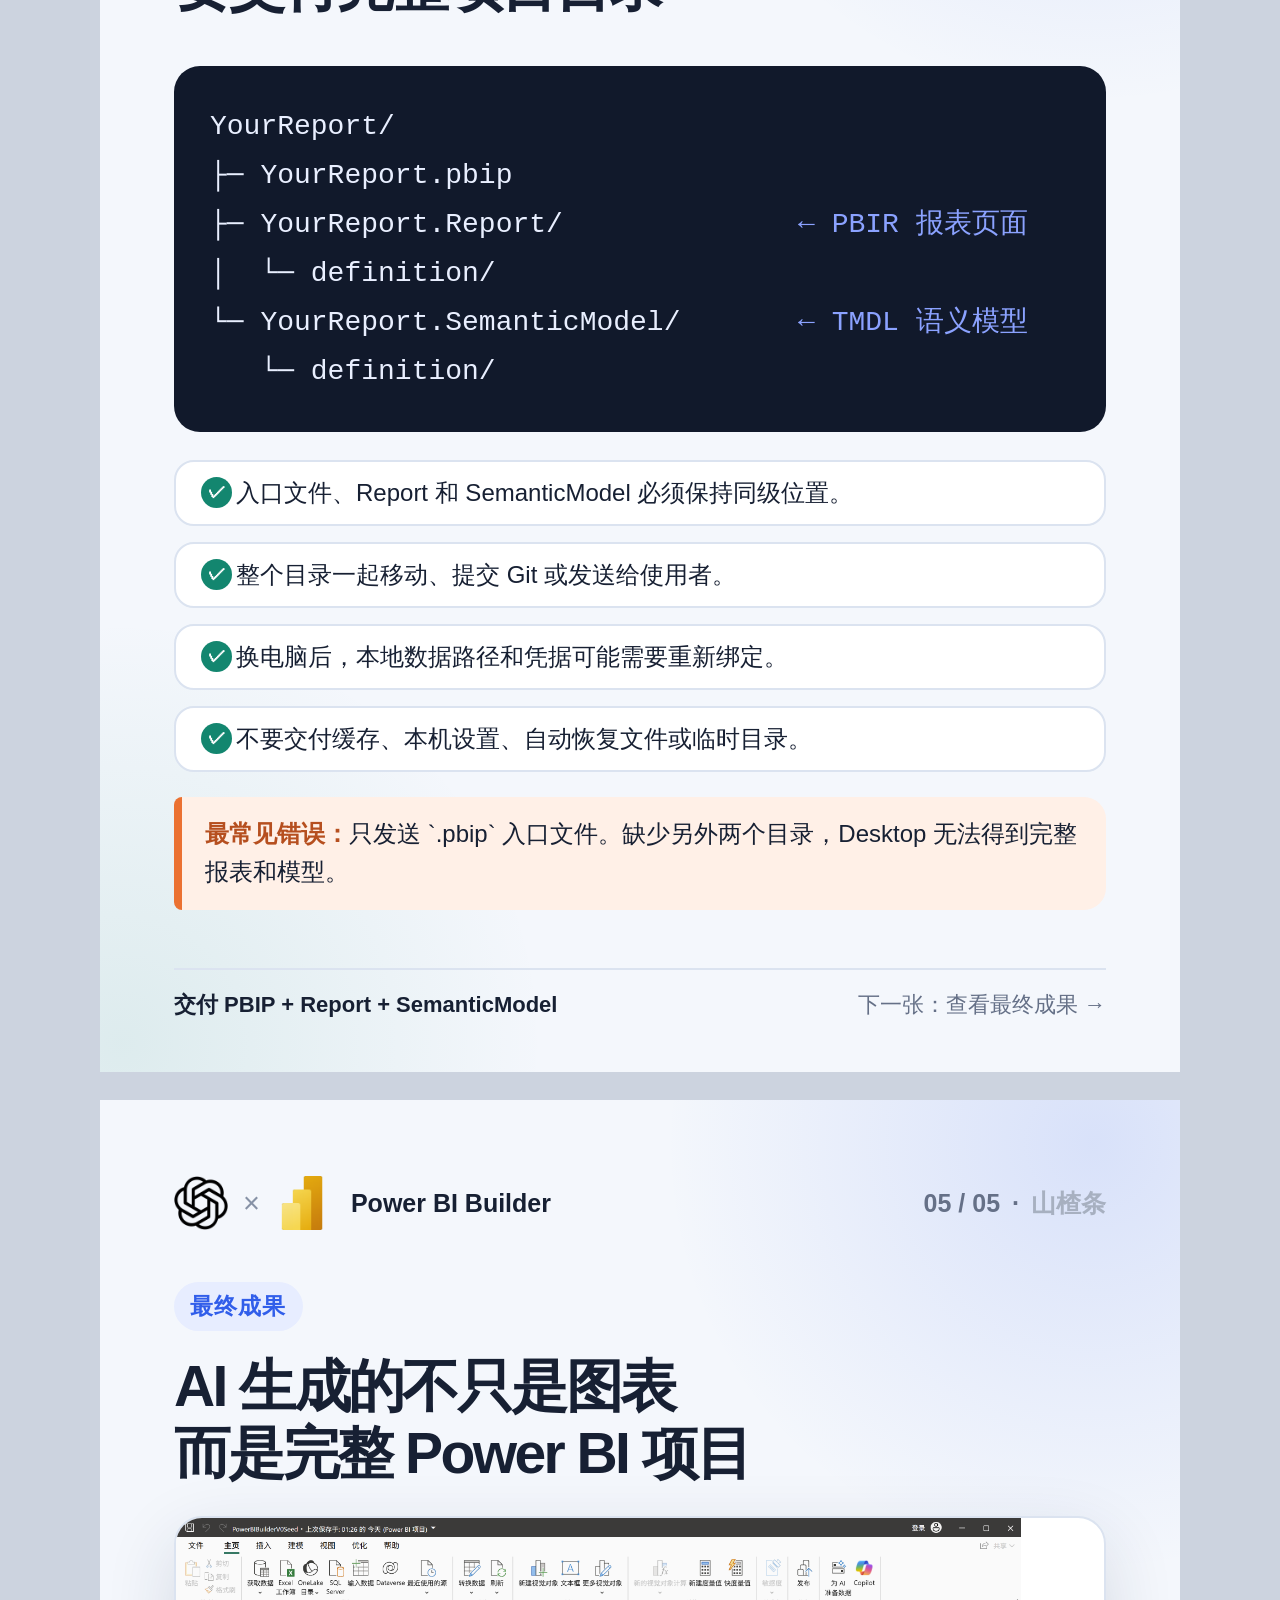
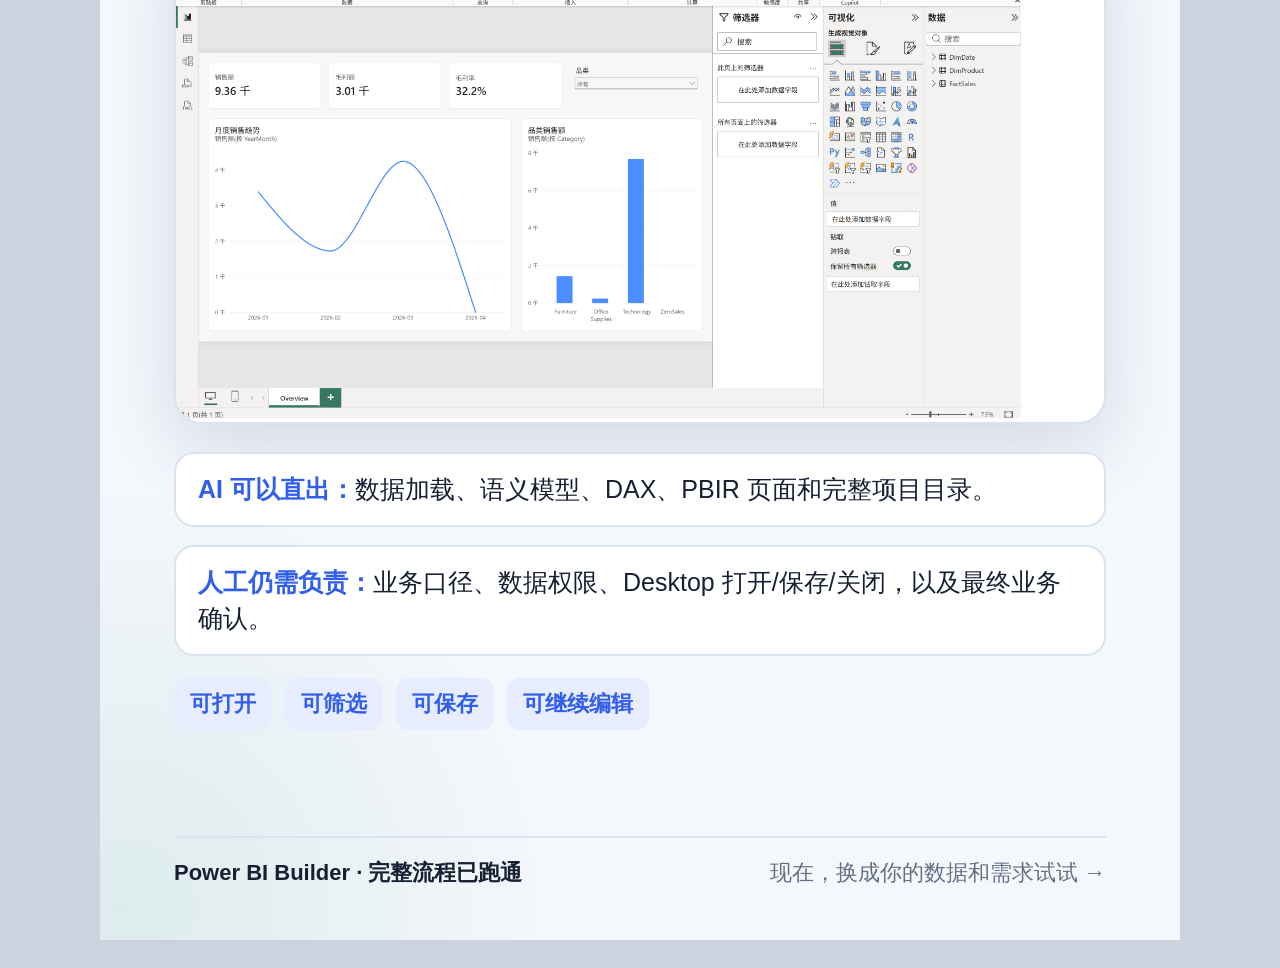
==== commit b2fc5af7: "docs: finalize upgraded-path cover sticker" ====
--- a/tutorial/xhs/cards.html
+++ b/tutorial/xhs/cards.html
@@ -12,7 +12,7 @@
     .card::before{content:"";position:absolute;inset:0;background:radial-gradient(circle at 92% 3%,rgba(49,94,234,.14),transparent 25%),radial-gradient(circle at 2% 98%,rgba(19,134,111,.10),transparent 24%);pointer-events:none}
     .top{position:relative;display:flex;justify-content:space-between;align-items:center;margin-bottom:52px;font-size:25px;font-weight:800}
     .label{position:relative;display:inline-block;margin-bottom:22px;padding:9px 16px;border-radius:999px;color:var(--blue);background:#e7edff;font-size:23px;font-weight:800;letter-spacing:.05em}
-    .cover-sticker{position:absolute;right:58px;top:168px;z-index:2;width:300px;padding:17px 20px;transform:rotate(7deg);border:5px solid #fff;border-radius:17px;color:#171717;background:#ffcf25;box-shadow:0 9px 0 #ef3a48,0 17px 28px rgba(67,42,8,.22);font-size:27px;font-weight:1000;line-height:1.2;text-align:center}
+    .cover-sticker{position:absolute;right:55px;top:154px;z-index:2;width:420px;padding:21px 26px 19px;transform:rotate(6deg);border:6px solid #fff;border-radius:20px;color:#171717;background:#ffcf25;box-shadow:0 11px 0 #ef3a48,0 20px 32px rgba(67,42,8,.24);font-size:32px;font-weight:1000;line-height:1.15;text-align:center}.cover-sticker small{display:block;margin-top:8px;font-size:21px;font-weight:900;letter-spacing:.02em}
     h1,h2{position:relative;margin:0;letter-spacing:-.045em}h1{font-size:78px;line-height:1.12}h2{font-size:57px;line-height:1.18}h3{margin:0 0 13px;font-size:34px;line-height:1.3}.accent{color:var(--blue)}
     .footer{position:absolute;left:74px;right:74px;bottom:52px;display:flex;justify-content:space-between;padding-top:20px;border-top:2px solid var(--line);color:var(--muted);font-size:22px}.footer strong{color:var(--ink)}
     .chips{position:relative;display:flex;flex-wrap:wrap;gap:14px;margin-top:36px}.chip{padding:12px 18px;border-radius:14px;background:#fff;border:2px solid var(--line);font-size:25px;font-weight:700}
@@ -35,7 +35,7 @@
 <body>
   <section class="card" data-name="01-cover">
     <div class="top"><div class="tool-lockup" aria-label="Codex 与 Power BI"><img class="tool-icon" src="../assets/codex-app.png" alt="Codex"><span class="tool-x">×</span><img class="tool-icon" src="../assets/power-bi.png" alt="Power BI"><span class="tool-title">Power BI Builder</span></div><div class="author-meta"><span>01 / 05</span><span>·</span><strong>山楂条</strong></div></div>
-    <span class="label">销售经营分析 · 小白跟做</span><span class="cover-sticker">后续方案已升级</span>
+    <span class="label">销售经营分析 · 小白跟做</span><span class="cover-sticker">后续方案已升级<small>零种子直出 · 更少人工步骤</small></span>
     <h1>用 Codex 生成<br><span class="accent">Power BI 项目</span></h1>
     <p class="cover-subtitle">只需提供数据源和需求，无需从零手工建模和制作图表</p>
     <div class="case-brief">某销售型企业希望把一份销售明细变成经营看板，让业务负责人用一页报表看清<strong>销售业绩、盈利情况、月度走势和各品类贡献</strong>。</div>
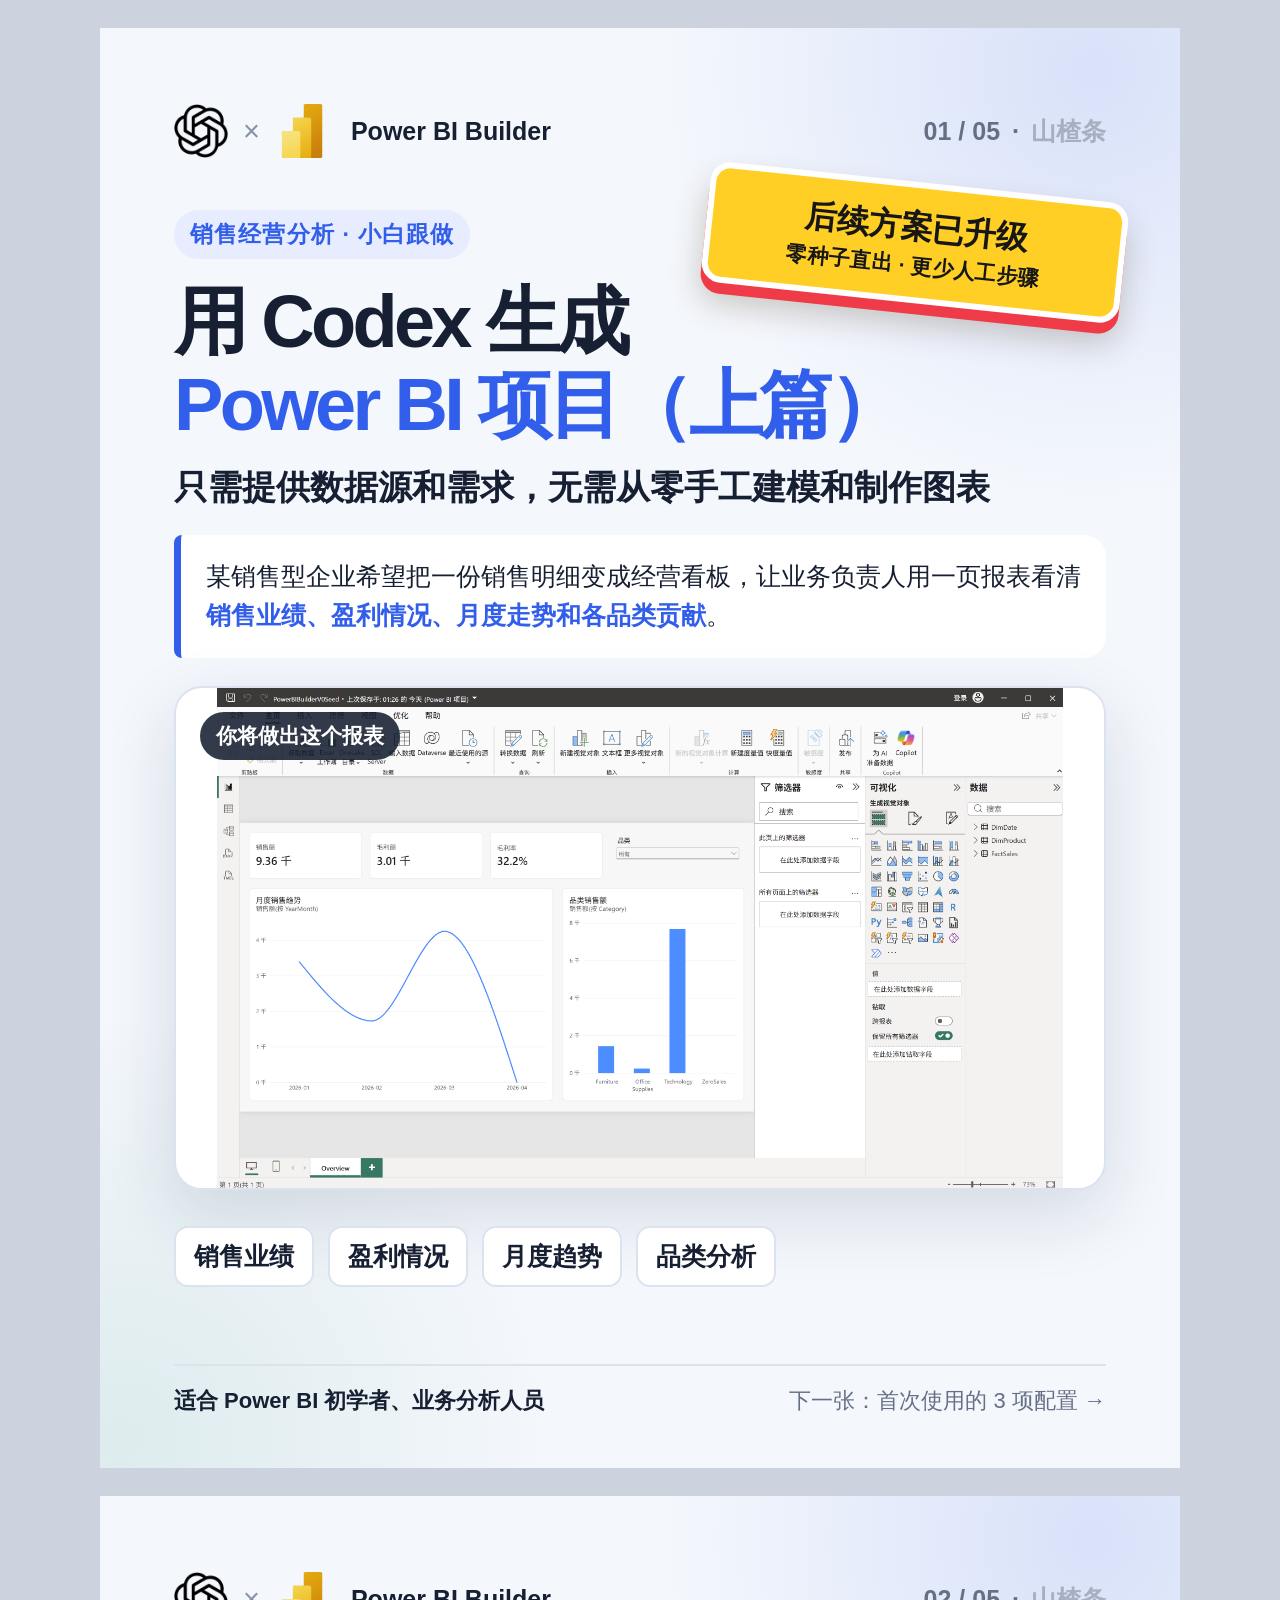
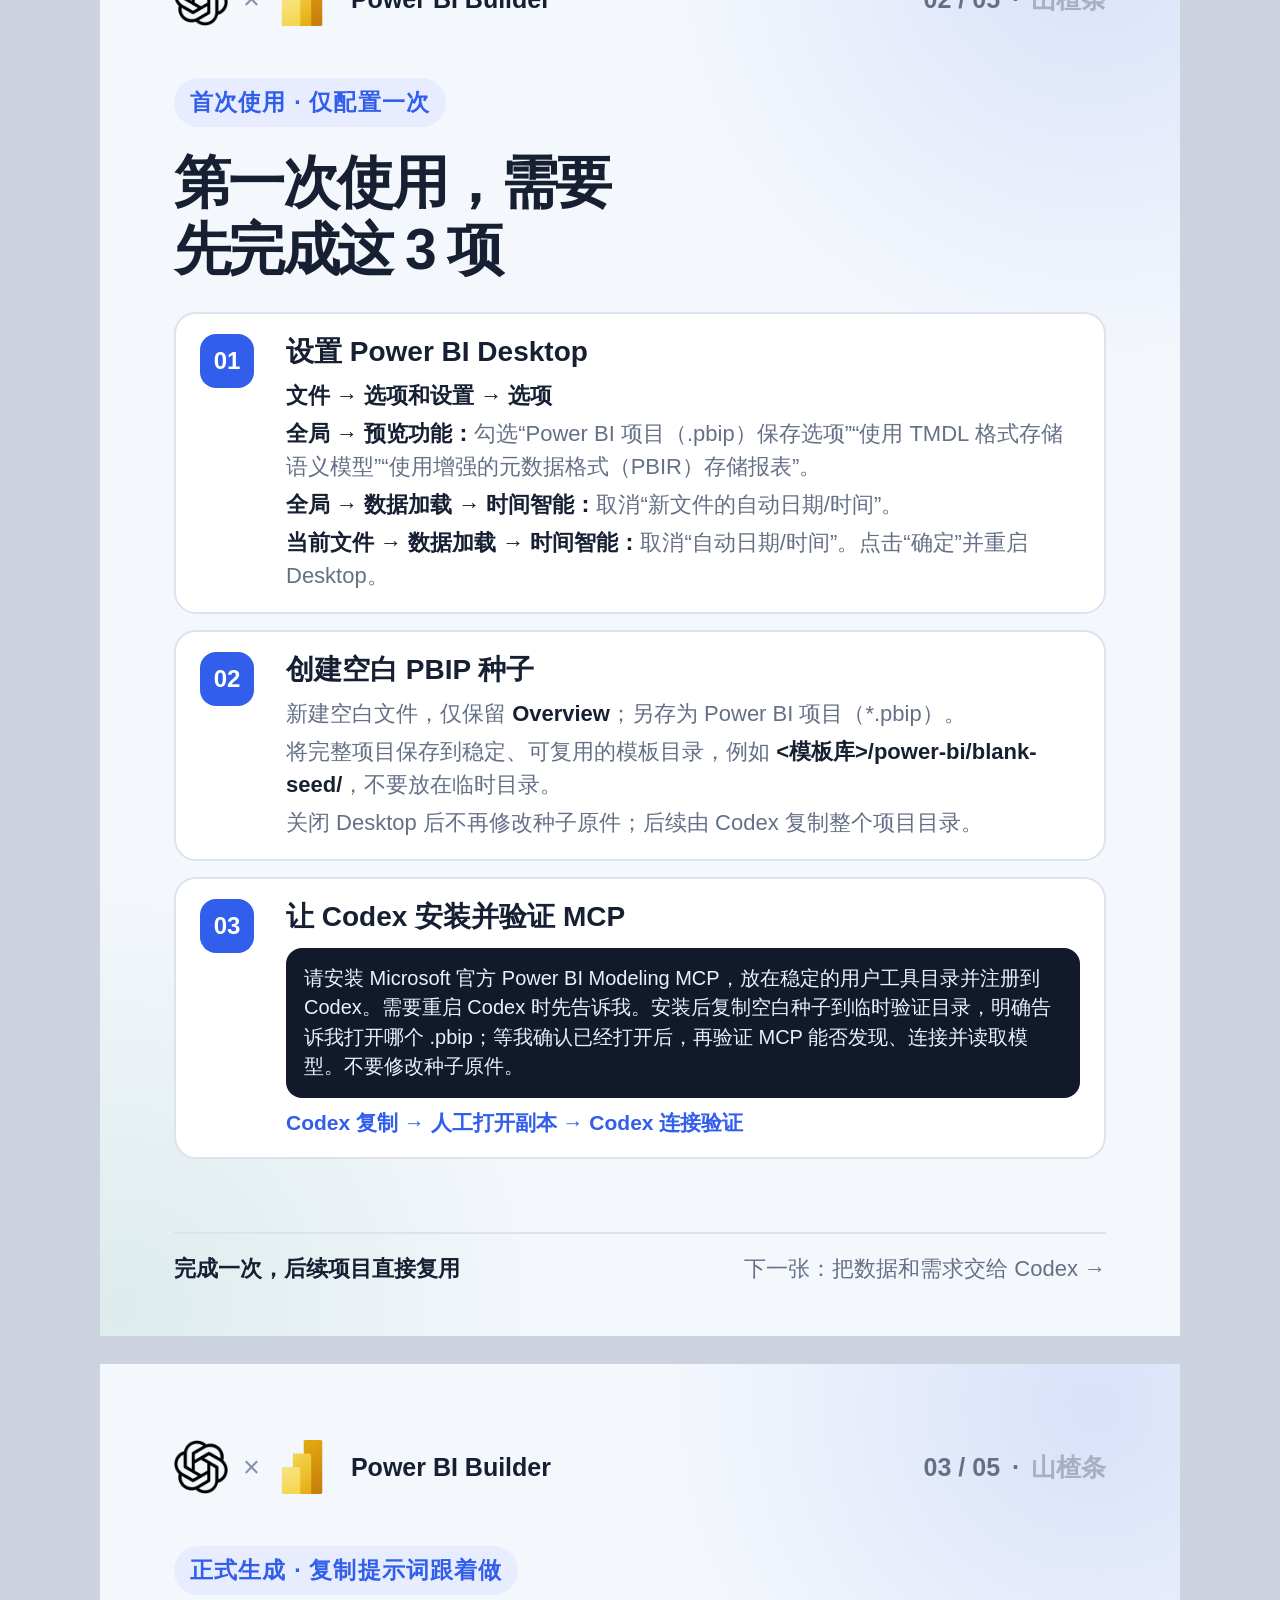
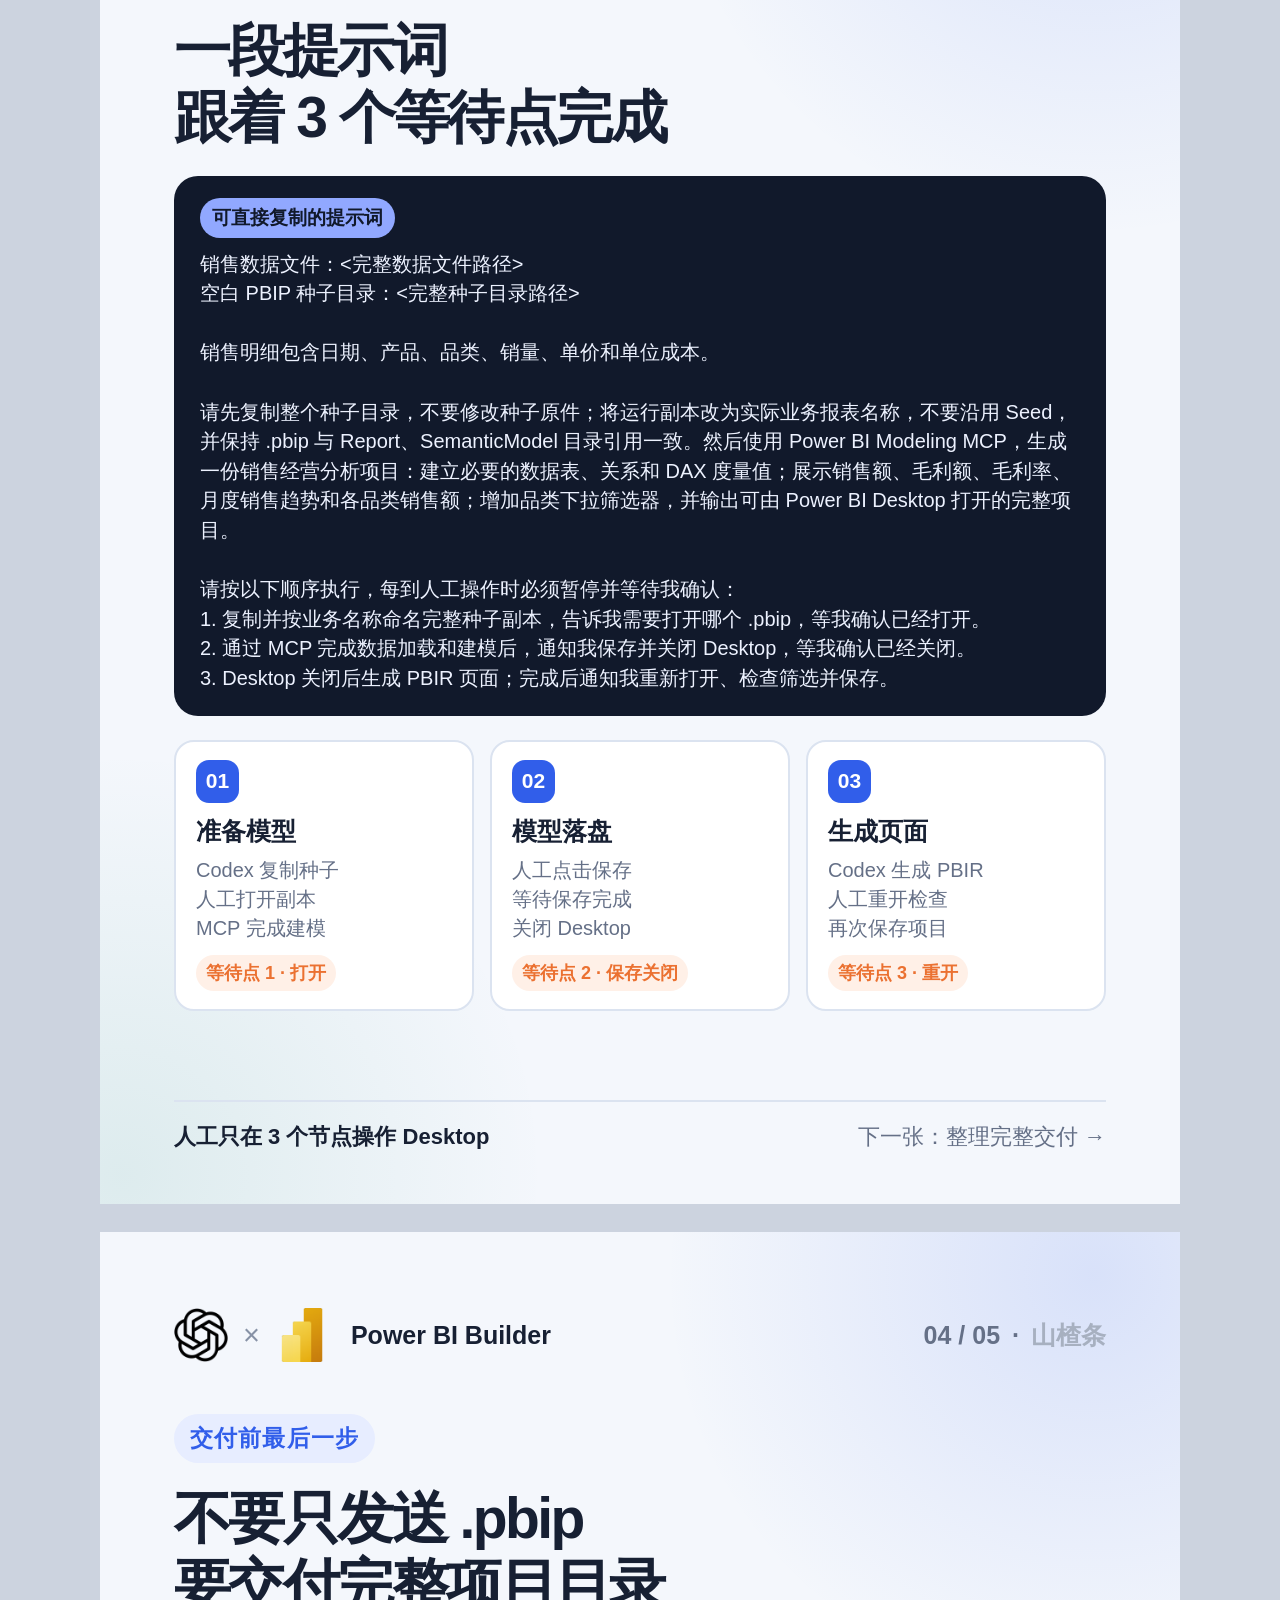
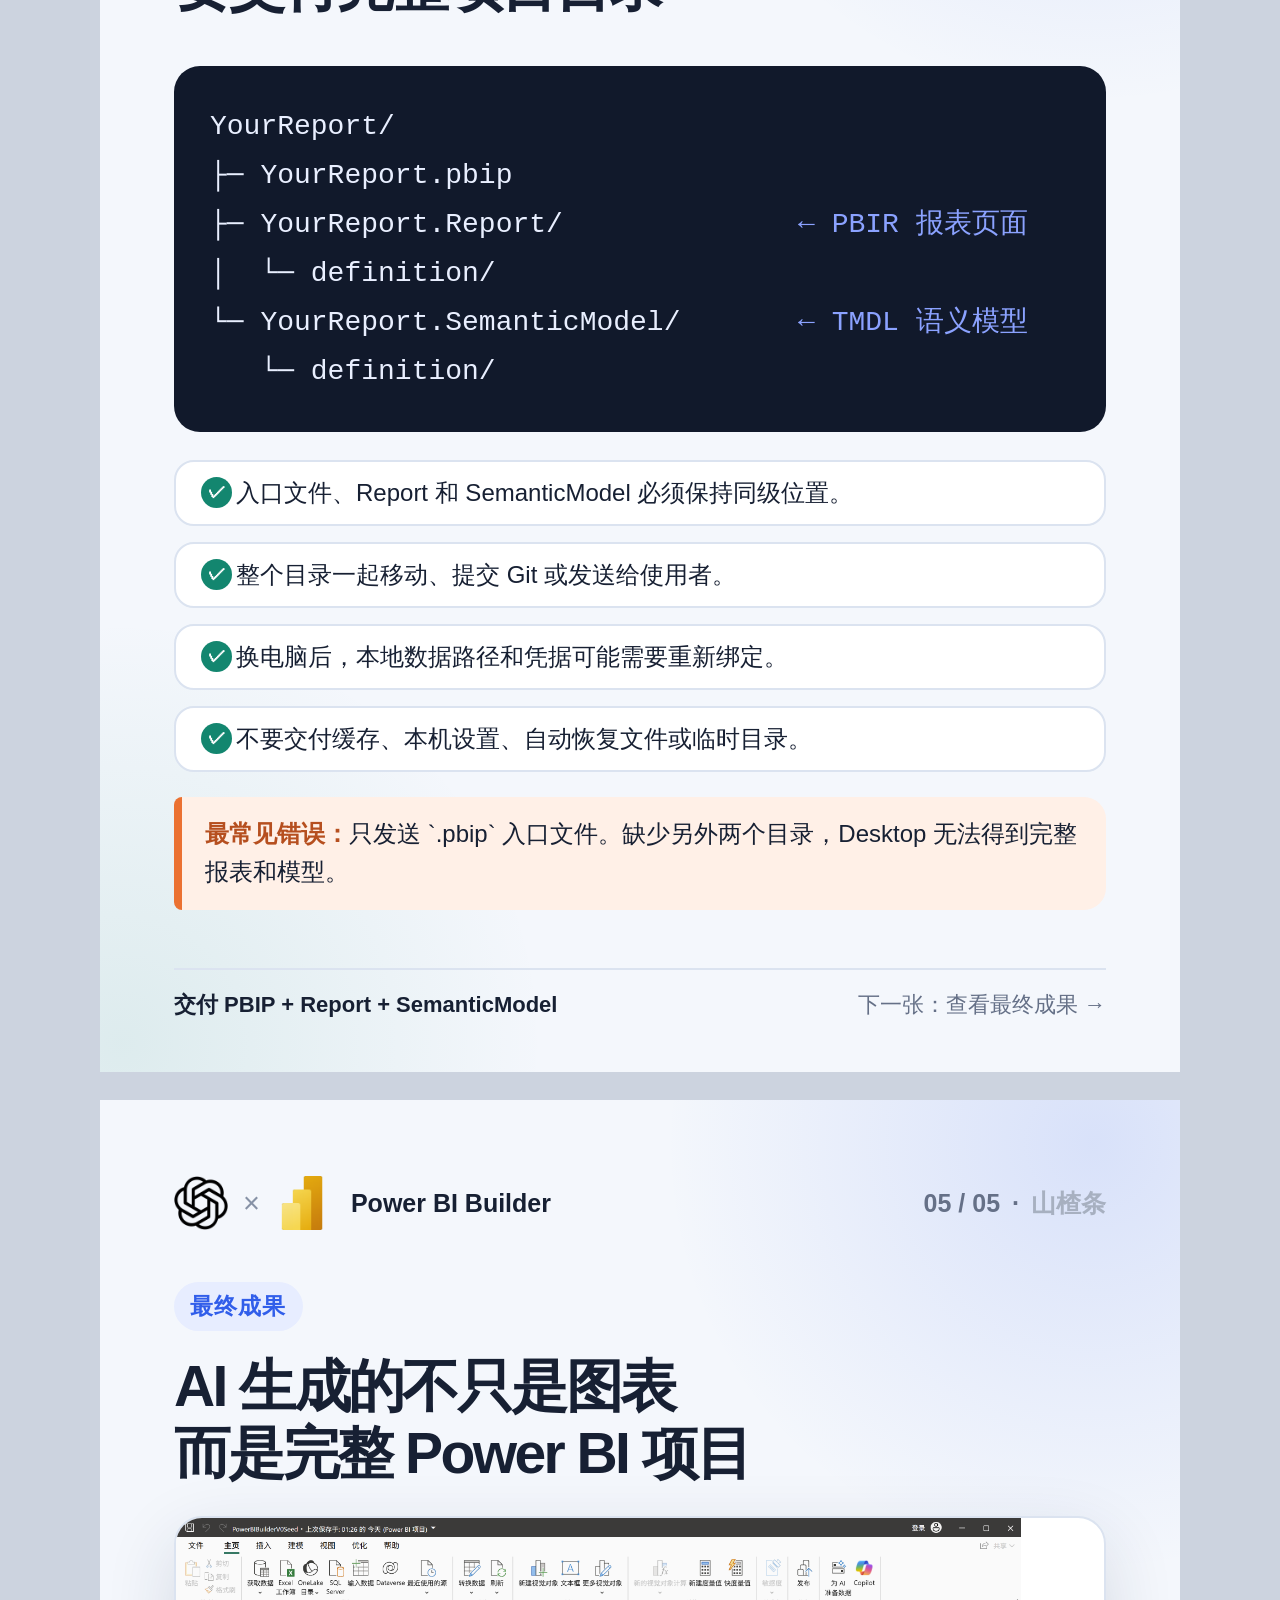
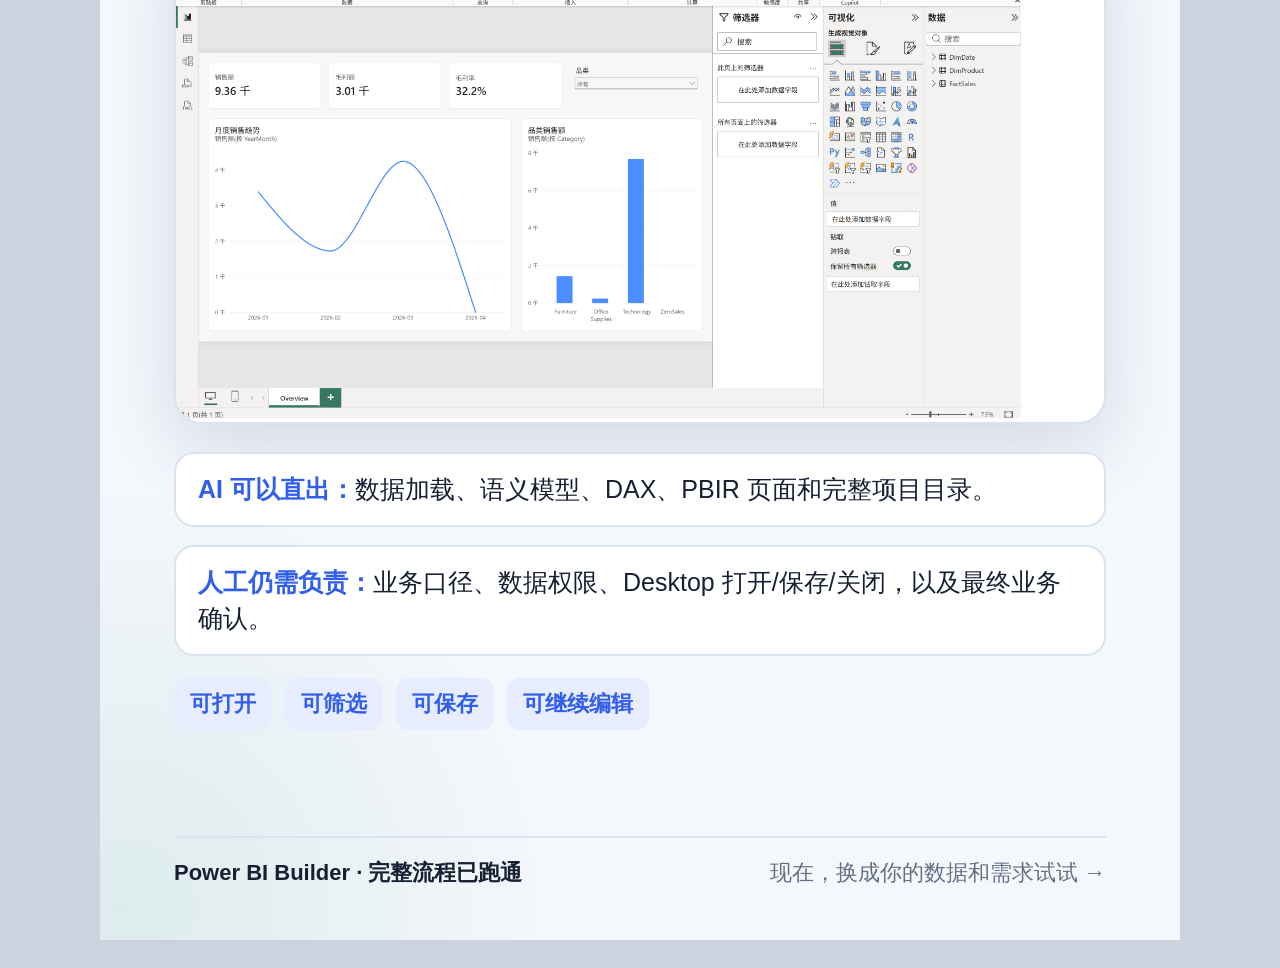
==== commit adbca5c8: "docs: finalize two-part Power BI XHS tutorial" ====
--- a/tutorial/xhs/cards.html
+++ b/tutorial/xhs/cards.html
@@ -13,7 +13,7 @@
     .top{position:relative;display:flex;justify-content:space-between;align-items:center;margin-bottom:52px;font-size:25px;font-weight:800}
     .label{position:relative;display:inline-block;margin-bottom:22px;padding:9px 16px;border-radius:999px;color:var(--blue);background:#e7edff;font-size:23px;font-weight:800;letter-spacing:.05em}
     .cover-sticker{position:absolute;right:55px;top:154px;z-index:2;width:420px;padding:21px 26px 19px;transform:rotate(6deg);border:6px solid #fff;border-radius:20px;color:#171717;background:#ffcf25;box-shadow:0 11px 0 #ef3a48,0 20px 32px rgba(67,42,8,.24);font-size:32px;font-weight:1000;line-height:1.15;text-align:center}.cover-sticker small{display:block;margin-top:8px;font-size:21px;font-weight:900;letter-spacing:.02em}
-    h1,h2{position:relative;margin:0;letter-spacing:-.045em}h1{font-size:78px;line-height:1.12}h2{font-size:57px;line-height:1.18}h3{margin:0 0 13px;font-size:34px;line-height:1.3}.accent{color:var(--blue)}
+    h1,h2{position:relative;margin:0;letter-spacing:-.045em}h1{font-size:78px;line-height:1.12}h2{font-size:57px;line-height:1.18}h3{margin:0 0 13px;font-size:34px;line-height:1.3}.accent{color:var(--blue)}[data-name="01-cover"] h1{font-size:74px;letter-spacing:-.05em}
     .footer{position:absolute;left:74px;right:74px;bottom:52px;display:flex;justify-content:space-between;padding-top:20px;border-top:2px solid var(--line);color:var(--muted);font-size:22px}.footer strong{color:var(--ink)}
     .chips{position:relative;display:flex;flex-wrap:wrap;gap:14px;margin-top:36px}.chip{padding:12px 18px;border-radius:14px;background:#fff;border:2px solid var(--line);font-size:25px;font-weight:700}
     ul.clean{position:relative;display:grid;gap:22px;margin:40px 0 0;padding:0;list-style:none}ul.clean li{position:relative;padding:23px 26px 23px 68px;border-radius:20px;background:#fff;border:2px solid var(--line);font-size:28px;line-height:1.48}ul.clean li::before{content:"✓";position:absolute;left:25px;top:24px;display:grid;place-items:center;width:31px;height:31px;border-radius:50%;color:#fff;background:var(--green);font-size:18px;font-weight:900}
@@ -36,7 +36,7 @@
   <section class="card" data-name="01-cover">
     <div class="top"><div class="tool-lockup" aria-label="Codex 与 Power BI"><img class="tool-icon" src="../assets/codex-app.png" alt="Codex"><span class="tool-x">×</span><img class="tool-icon" src="../assets/power-bi.png" alt="Power BI"><span class="tool-title">Power BI Builder</span></div><div class="author-meta"><span>01 / 05</span><span>·</span><strong>山楂条</strong></div></div>
     <span class="label">销售经营分析 · 小白跟做</span><span class="cover-sticker">后续方案已升级<small>零种子直出 · 更少人工步骤</small></span>
-    <h1>用 Codex 生成<br><span class="accent">Power BI 项目</span></h1>
+    <h1>用 Codex 生成<br><span class="accent">Power BI 项目（上篇）</span></h1>
     <p class="cover-subtitle">只需提供数据源和需求，无需从零手工建模和制作图表</p>
     <div class="case-brief">某销售型企业希望把一份销售明细变成经营看板，让业务负责人用一页报表看清<strong>销售业绩、盈利情况、月度走势和各品类贡献</strong>。</div>
     <div class="cover-preview"><span class="cover-badge">你将做出这个报表</span><img src="../assets/screenshots/05-overview-unfiltered.png" alt="本教程最终生成的 Power BI 销售概览报表"></div>
